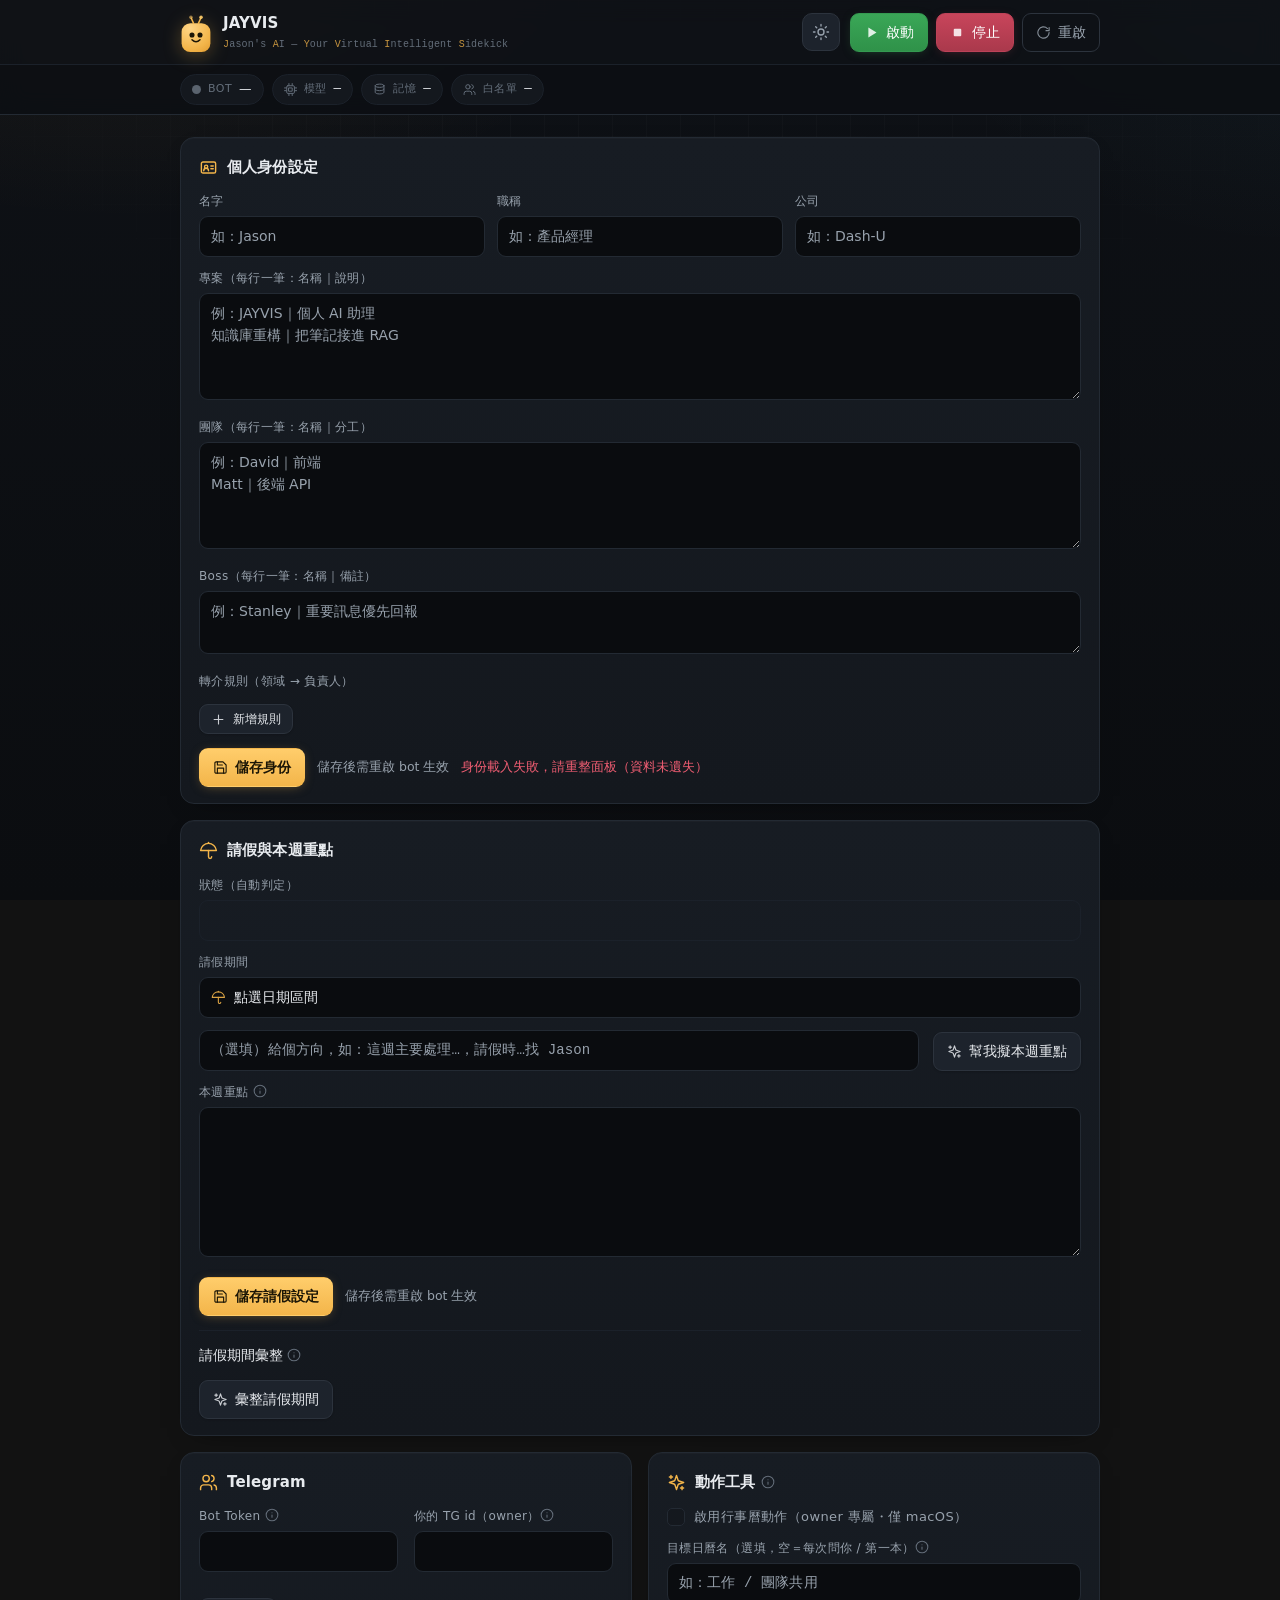
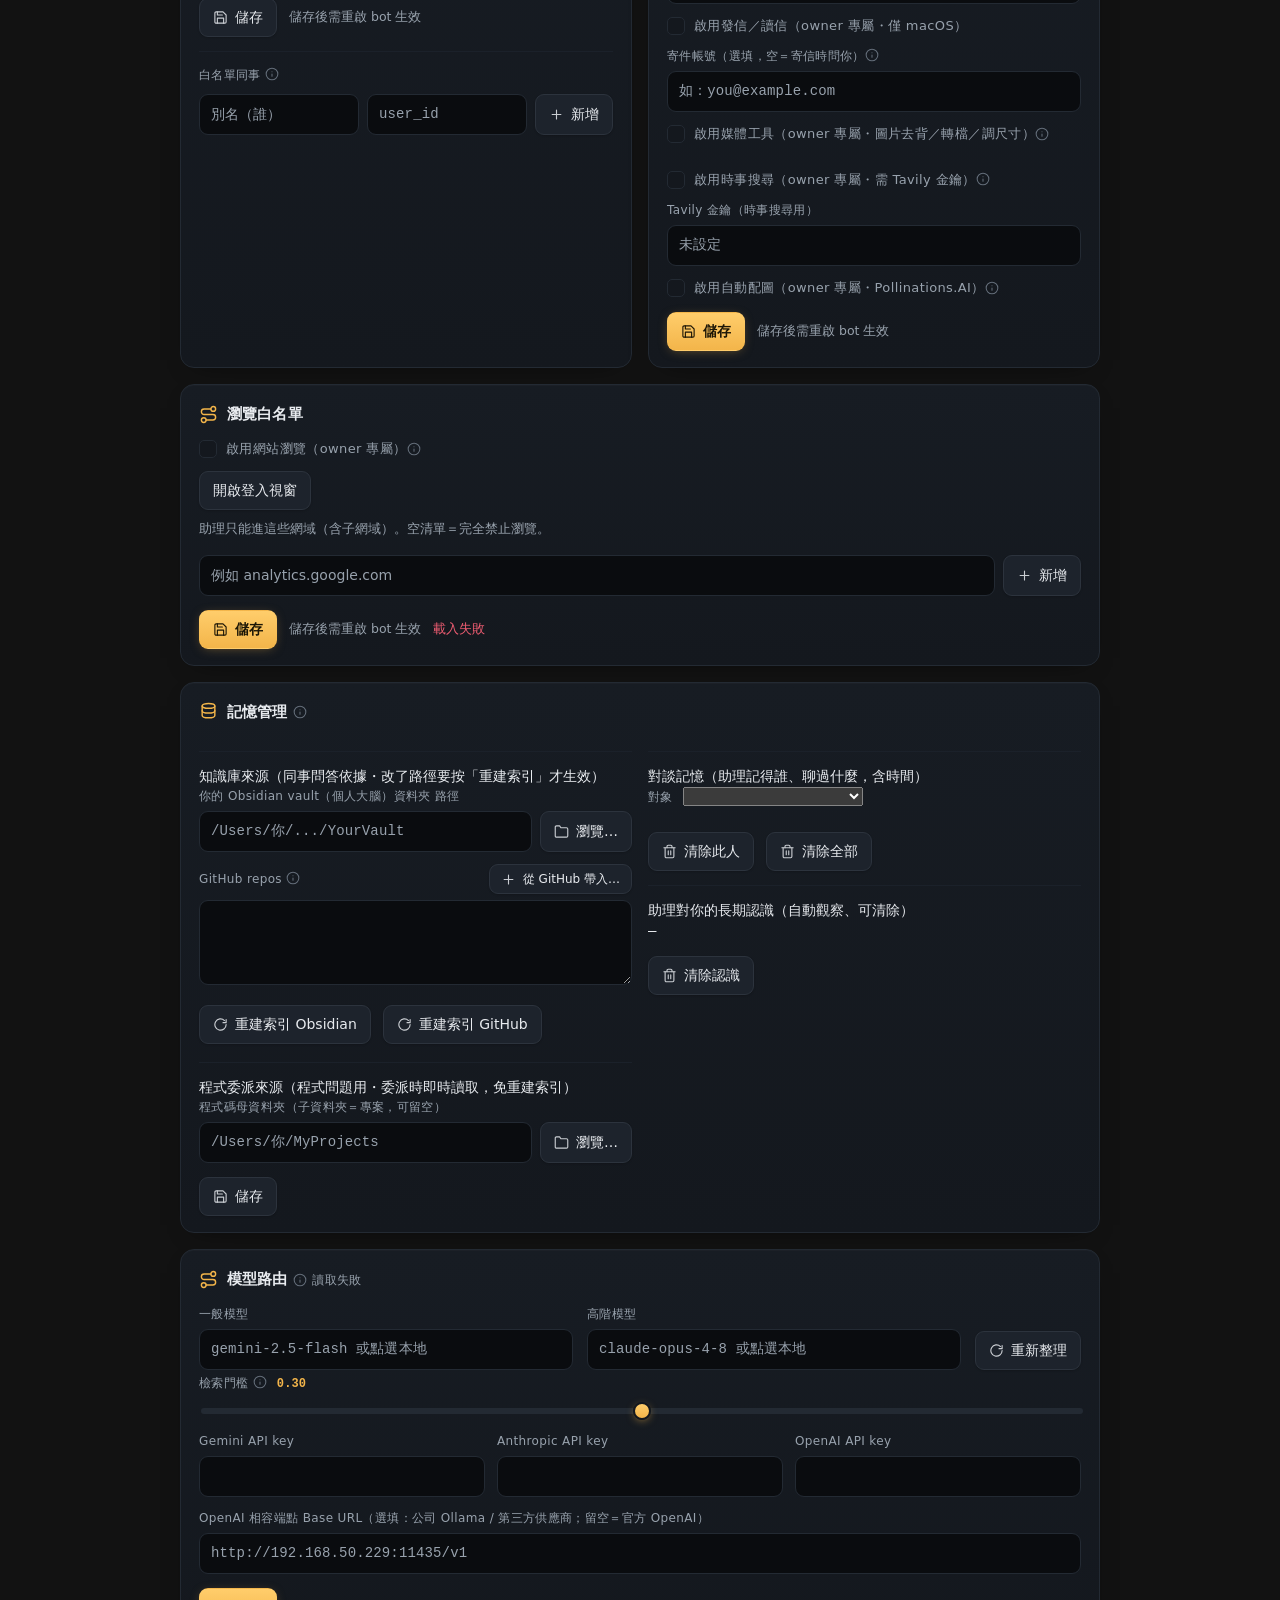
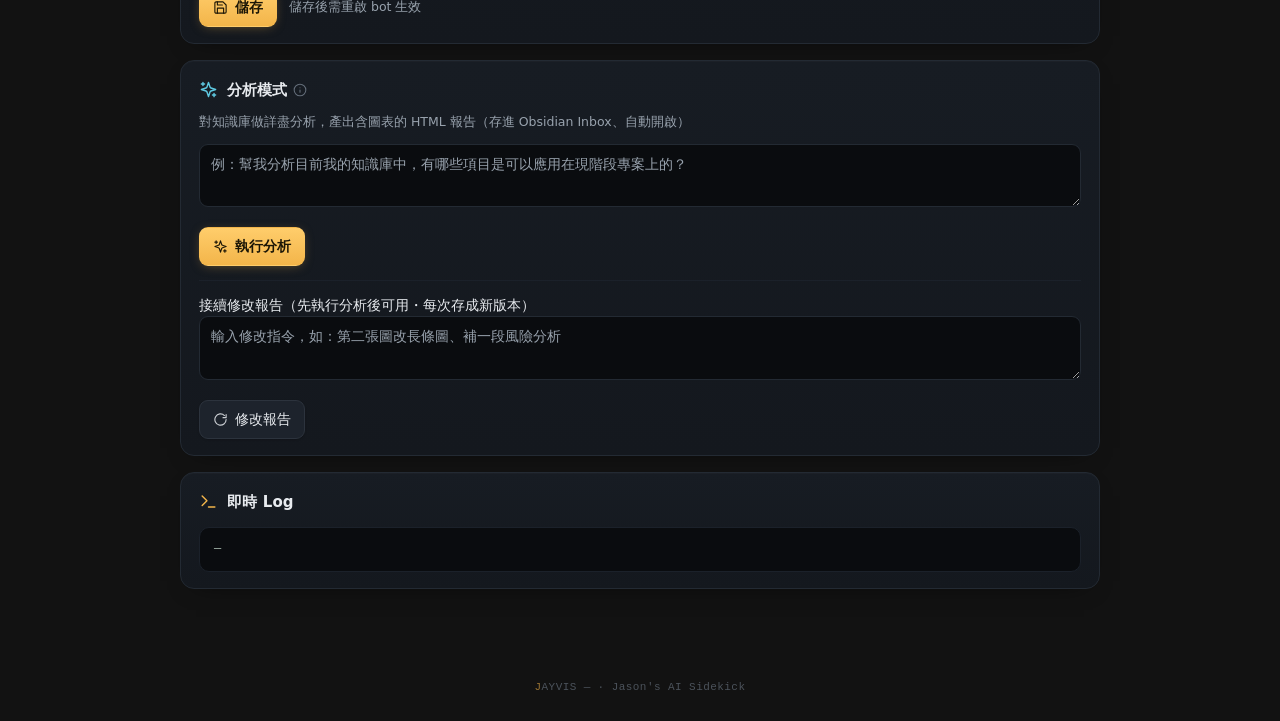
==== panel/static/index.html @ 821cad9e "fix(panel/ui): GitHub repos 括號提示改為 info-tip（ⓘ） label 內「（每行一個 owner/repo，可留空）」改成 ⓘ tooltip（含 owner/re" ====
<!doctype html>
<html lang="zh-Hant" data-theme="dark">
<head>
<meta charset="utf-8">
<meta name="viewport" content="width=device-width, initial-scale=1">
<title>JAYVIS · 控制台</title>
<link rel="stylesheet" href="style.css">
<script>try{var t=localStorage.getItem('panel-theme');if(t)document.documentElement.setAttribute('data-theme',t);}catch(e){}</script>
</head>
<body>

<!-- icon sprite (Lucide-style, inline · offline-safe) -->
<svg xmlns="http://www.w3.org/2000/svg" style="display:none" aria-hidden="true">
  <symbol id="i-activity" viewBox="0 0 24 24"><path d="M22 12h-4l-3 9L9 3l-3 9H2"/></symbol>
  <symbol id="i-cpu" viewBox="0 0 24 24"><rect x="5" y="5" width="14" height="14" rx="2"/><rect x="9" y="9" width="6" height="6"/><path d="M9 1v3M15 1v3M9 20v3M15 20v3M20 9h3M20 14h3M1 9h3M1 14h3"/></symbol>
  <symbol id="i-database" viewBox="0 0 24 24"><ellipse cx="12" cy="5" rx="8" ry="3"/><path d="M4 5v6c0 1.66 3.58 3 8 3s8-1.34 8-3V5"/><path d="M4 11v6c0 1.66 3.58 3 8 3s8-1.34 8-3v-6"/></symbol>
  <symbol id="i-users" viewBox="0 0 24 24"><path d="M16 21v-2a4 4 0 0 0-4-4H6a4 4 0 0 0-4 4v2"/><circle cx="9" cy="7" r="4"/><path d="M22 21v-2a4 4 0 0 0-3-3.87"/><path d="M16 3.13a4 4 0 0 1 0 7.75"/></symbol>
  <symbol id="i-play" viewBox="0 0 24 24"><path d="M7 4v16l13-8z"/></symbol>
  <symbol id="i-square" viewBox="0 0 24 24"><rect x="6" y="6" width="12" height="12" rx="1.5"/></symbol>
  <symbol id="i-rotate" viewBox="0 0 24 24"><path d="M21 12a9 9 0 1 1-2.64-6.36"/><path d="M21 4v5h-5"/></symbol>
  <symbol id="i-umbrella" viewBox="0 0 24 24"><path d="M22 12a10.06 10.06 0 0 0-20 0Z"/><path d="M12 12v8a2 2 0 0 0 4 0"/><path d="M12 2v1"/></symbol>
  <symbol id="i-route" viewBox="0 0 24 24"><circle cx="6" cy="19" r="3"/><path d="M9 19h8.5a3.5 3.5 0 0 0 0-7h-11a3.5 3.5 0 0 1 0-7H15"/><circle cx="18" cy="5" r="3"/></symbol>
  <symbol id="i-sparkles" viewBox="0 0 24 24"><path d="M12 3l1.9 5.8a2 2 0 0 0 1.3 1.3L21 12l-5.8 1.9a2 2 0 0 0-1.3 1.3L12 21l-1.9-5.8a2 2 0 0 0-1.3-1.3L3 12l5.8-1.9a2 2 0 0 0 1.3-1.3z"/><path d="M5 3v4M19 17v4M3 5h4M17 19h4"/></symbol>
  <symbol id="i-terminal" viewBox="0 0 24 24"><path d="M4 17l6-6-6-6"/><path d="M12 19h8"/></symbol>
  <symbol id="i-plus" viewBox="0 0 24 24"><path d="M12 5v14M5 12h14"/></symbol>
  <symbol id="i-save" viewBox="0 0 24 24"><path d="M19 21H5a2 2 0 0 1-2-2V5a2 2 0 0 1 2-2h11l5 5v11a2 2 0 0 1-2 2z"/><path d="M17 21v-8H7v8"/><path d="M7 3v5h8"/></symbol>
  <symbol id="i-trash" viewBox="0 0 24 24"><path d="M3 6h18"/><path d="M8 6V4a2 2 0 0 1 2-2h4a2 2 0 0 1 2 2v2"/><path d="M19 6v14a2 2 0 0 1-2 2H7a2 2 0 0 1-2-2V6"/><path d="M10 11v6M14 11v6"/></symbol>
  <symbol id="i-folder" viewBox="0 0 24 24"><path d="M22 19a2 2 0 0 1-2 2H4a2 2 0 0 1-2-2V5a2 2 0 0 1 2-2h5l2 3h9a2 2 0 0 1 2 2z"/></symbol>
  <symbol id="i-sun" viewBox="0 0 24 24"><circle cx="12" cy="12" r="4"/><path d="M12 2v2M12 20v2M4.9 4.9l1.4 1.4M17.7 17.7l1.4 1.4M2 12h2M20 12h2M4.9 19.1l1.4-1.4M17.7 6.3l1.4-1.4"/></symbol>
  <symbol id="i-moon" viewBox="0 0 24 24"><path d="M21 12.8A9 9 0 1 1 11.2 3a7 7 0 0 0 9.8 9.8z"/></symbol>
  <symbol id="i-info" viewBox="0 0 24 24"><circle cx="12" cy="12" r="10"/><path d="M12 16v-4"/><path d="M12 8h.01"/></symbol>
  <symbol id="i-id" viewBox="0 0 24 24"><rect x="3" y="5" width="18" height="14" rx="2"/><circle cx="9" cy="11" r="2"/><path d="M6 16a3 3 0 0 1 6 0"/><path d="M15 10h3M15 13.5h3"/></symbol>
</svg>

<header class="topbar">
  <div class="topbar-row">
    <div class="brand">
      <svg class="brand-logo" viewBox="0 0 40 50" width="32" height="40" aria-hidden="true">
        <defs>
          <radialGradient id="jvGold" cx="30%" cy="18%" r="115%">
            <stop offset="0" stop-color="#ffd585"/>
            <stop offset="0.62" stop-color="#f3b54a"/>
            <stop offset="1" stop-color="#e0972c"/>
          </radialGradient>
        </defs>
        <!-- 金色方塊（頭）：靜態，在 SVG 下半 -->
        <rect class="bl-head" x="2" y="14" width="36" height="36" rx="11" fill="url(#jvGold)"/>
        <!-- 臉＋天線：在 SVG 上半（天線視覺在頭頂上方，但都在 SVG 內、不溢出容器）。動畫用 SMIL -->
        <g>
          <animateTransform attributeName="transform" type="translate" values="0 0; 0 -1.6; 0 0" keyTimes="0;0.5;1" dur="4s" repeatCount="indefinite"/>
          <line class="bm-ant" x1="17" y1="15.5" x2="14" y2="9"/>
          <circle class="bm-spark" cx="13.7" cy="8" r="2.2">
            <animate attributeName="opacity" values="0.5;1;0.5" keyTimes="0;0.5;1" dur="2.2s" repeatCount="indefinite"/>
          </circle>
          <line class="bm-ant" x1="23" y1="15.5" x2="26" y2="9"/>
          <circle class="bm-spark" cx="26.3" cy="8" r="2.2">
            <animate attributeName="opacity" values="0.5;1;0.5" keyTimes="0;0.5;1" dur="2.2s" begin="-1.1s" repeatCount="indefinite"/>
          </circle>
          <ellipse class="bm-eye" cx="15" cy="30" rx="3.2" ry="3.2">
            <animate attributeName="ry" values="3.2;3.2;0.4;3.2" keyTimes="0;0.9;0.96;1" dur="4.6s" repeatCount="indefinite"/>
          </ellipse>
          <ellipse class="bm-eye" cx="25" cy="30" rx="3.2" ry="3.2">
            <animate attributeName="ry" values="3.2;3.2;0.4;3.2" keyTimes="0;0.9;0.96;1" dur="4.6s" repeatCount="indefinite"/>
          </ellipse>
          <path class="bm-smile" d="M15 36Q20 41 25 36"/>
        </g>
      </svg>
      <div class="brand-txt">
        <span class="brand-name">JAYVIS</span>
        <span class="brand-sub"><span class="jv">J</span>ason's <span class="jv">A</span>I — <span class="jv">Y</span>our <span class="jv">V</span>irtual <span class="jv">I</span>ntelligent <span class="jv">S</span>idekick</span>
      </div>
    </div>
    <div class="top-actions">
      <button id="theme-toggle" class="icon-btn lg" title="切換亮 / 暗主題" aria-label="切換亮 / 暗主題">
        <svg class="ic theme-sun"><use href="#i-sun"></use></svg>
        <svg class="ic theme-moon"><use href="#i-moon"></use></svg>
      </button>
      <div class="botbtns">
        <button data-act="start" class="btn ok"><svg class="ic fill"><use href="#i-play"></use></svg>啟動</button>
        <button data-act="stop" class="btn danger"><svg class="ic fill"><use href="#i-square"></use></svg>停止</button>
        <button data-act="restart" class="btn ghost"><svg class="ic"><use href="#i-rotate"></use></svg>重啟</button>
      </div>
    </div>
  </div>
  <div class="statusbar">
    <div class="statusbar-row">
      <span class="badge"><span id="dot" class="dot off"></span><span class="badge-k">BOT</span><span id="botstate" class="badge-v">—</span></span>
      <span class="badge"><svg class="ic"><use href="#i-cpu"></use></svg><span class="badge-k">模型</span><span id="models" class="badge-v mono">—</span></span>
      <span class="badge"><svg class="ic"><use href="#i-database"></use></svg><span class="badge-k">記憶</span><span id="mem" class="badge-v mono">—</span></span>
      <span class="badge"><svg class="ic"><use href="#i-users"></use></svg><span class="badge-k">白名單</span><span id="allowcount" class="badge-v mono">—</span></span>
    </div>
    <div id="start-alert" class="start-alert" hidden></div>
  </div>
</header>

<main>
  <section class="card" style="--d:0">
    <div class="card-head"><span class="card-ic"><svg class="ic"><use href="#i-id"></use></svg></span><h2>個人身份設定</h2></div>
    <div class="grid-3 eq">
      <div class="field"><label for="pf-name">名字</label><input id="pf-name" placeholder="如：Jason"></div>
      <div class="field"><label for="pf-title">職稱</label><input id="pf-title" placeholder="如：產品經理"></div>
      <div class="field"><label for="pf-company">公司</label><input id="pf-company" placeholder="如：Dash-U"></div>
    </div>
    <div class="field"><label for="pf-projects">專案（每行一筆：名稱｜說明）</label><textarea id="pf-projects" rows="4" placeholder="例：JAYVIS｜個人 AI 助理&#10;知識庫重構｜把筆記接進 RAG"></textarea></div>
    <div class="field"><label for="pf-team">團隊（每行一筆：名稱｜分工）</label><textarea id="pf-team" rows="4" placeholder="例：David｜前端&#10;Matt｜後端 API"></textarea></div>
    <div class="field"><label for="pf-bosses">Boss（每行一筆：名稱｜備註）</label><textarea id="pf-bosses" rows="2" placeholder="例：Stanley｜重要訊息優先回報"></textarea></div>
    <div class="field"><label>轉介規則（領域 → 負責人）</label>
      <div id="pf-routing-rows" class="routing-rows"></div>
      <button id="pf-routing-add" class="btn sm" type="button"><svg class="ic"><use href="#i-plus"></use></svg>新增規則</button>
    </div>
    <div class="actions"><button id="pf-save" class="btn primary"><svg class="ic"><use href="#i-save"></use></svg>儲存身份</button><span class="hint">儲存後需重啟 bot 生效</span><span id="pf-msg" class="msg"></span></div>
  </section>

  <section class="card" style="--d:1">
    <div class="card-head"><span class="card-ic"><svg class="ic"><use href="#i-umbrella"></use></svg></span><h2>請假與本週重點</h2></div>
    <div class="field"><label for="lv-status">狀態（自動判定）</label><input id="lv-status" readonly></div>
    <div class="field"><label>請假期間</label>
      <button id="lv-range" class="range-btn" type="button"><svg class="ic"><use href="#i-umbrella"></use></svg><span id="lv-range-txt">點選日期區間</span></button>
      <div id="cal" class="cal" hidden></div>
    </div>
    <div class="model-row"><div class="field"><input id="lv-focus-brief" class="mono" autocomplete="off" placeholder="（選填）給個方向，如：這週主要處理…，請假時…找 Jason"></div><button id="lv-focus-draft" class="btn" type="button"><svg class="ic"><use href="#i-sparkles"></use></svg>幫我擬本週重點</button></div>
    <div id="lv-focus-draft-msg" class="msg" style="margin:4px 0 12px"></div>
    <div class="field"><label for="lv-focus">本週重點 <span class="info-tip" tabindex="0"><svg class="ic"><use href="#i-info"></use></svg><span class="info-text">這段會「一直」餵給助理當作目前重點／背景（不限請假時，平常同事問答也會參考）。若內含請假時程，也是助理判斷你是否請假、何時回來的依據。改後需重啟 bot。</span></span></label><textarea id="lv-focus" rows="6"></textarea></div>
    <div class="actions">
      <button id="lv-save" class="btn primary"><svg class="ic"><use href="#i-save"></use></svg>儲存請假設定</button>
      <span class="hint">儲存後需重啟 bot 生效</span>
      <span id="lv-msg" class="msg"></span>
    </div>
    <div class="section-label">請假期間彙整 <span class="info-tip" tabindex="0"><svg class="ic"><use href="#i-info"></use></svg><span class="info-text">用高階模型把請假區間內「同事與助理的對話」整理成「已處理的項目」＋「待辦／需你決定」。按下會在面板顯示，並一併發到你的 TG。請假結束後 bot 也會自動把這份彙整 DM 給你一次。需先在請假設定填好日期區間才會觸發（沒設不會動用模型）。</span></span></div>
    <div class="actions">
      <button id="lv-digest" class="btn" type="button"><svg class="ic"><use href="#i-sparkles"></use></svg>彙整請假期間</button>
      <span id="lv-digest-msg" class="msg"></span>
    </div>
    <div id="lv-digest-out" class="answer"></div>
  </section>

  <div class="grid-2">
    <section class="card" style="--d:2">
      <div class="card-head"><span class="card-ic"><svg class="ic"><use href="#i-users"></use></svg></span><h2>Telegram</h2></div>
      <div class="grid-2">
        <div class="field"><label for="bot-token">Bot Token <span class="info-tip" tabindex="0"><svg class="ic"><use href="#i-info"></use></svg><span class="info-text">跟 @BotFather 建立 bot 後取得的 token，等同 bot 的完整控制權。改後需重啟 bot 才生效；留空＝不變更，要清除請編輯 .env。</span></span></label><input id="bot-token" type="password" class="mono" autocomplete="off"></div>
        <div class="field"><label for="owner-id">你的 TG id（owner）<span class="info-tip" tabindex="0"><svg class="ic"><use href="#i-info"></use></svg><span class="info-text">你本人的 TG 數字 id（@userinfobot 取得）。設了之後：你免加白名單就能用 bot，也是行事曆動作的唯一觸發者。改後需重啟 bot。</span></span></label><input id="owner-id" class="mono" inputmode="numeric" autocomplete="off"></div>
      </div>
      <div class="actions"><button id="tg-save" class="btn"><svg class="ic"><use href="#i-save"></use></svg>儲存</button><span class="hint">儲存後需重啟 bot 生效</span><span id="bot-token-msg" class="msg"></span></div>
      <label class="section-label">白名單同事 <span class="info-tip" tabindex="0"><svg class="ic"><use href="#i-info"></use></svg><span class="info-text">只有名單內的 TG 使用者，bot 才會回應（私訊、或群組裡 @ bot）。用 @userinfobot 取得對方的數字 id；別名僅顯示用，bot 回覆時可自然稱呼對方。改後即時生效，不必重啟。你本人（owner，上方那欄）免加進名單 —— bot 自動回應你。</span></span></label>
      <ul id="allowlist" class="chips"></ul>
      <div class="inline">
        <input id="allow-new-alias" placeholder="別名（誰）">
        <input id="allow-new-id" inputmode="numeric" class="mono" placeholder="user_id">
        <button id="allow-add" class="btn"><svg class="ic"><use href="#i-plus"></use></svg>新增</button>
      </div>
      <span id="allow-msg" class="msg"></span>
    </section>

    <section class="card" style="--d:3">
      <div class="card-head"><span class="card-ic"><svg class="ic"><use href="#i-sparkles"></use></svg></span>
        <h2>動作工具 <span class="info-tip" tabindex="0"><svg class="ic"><use href="#i-info"></use></svg><span class="info-text">讓你本人私訊 JAYVIS 直接管行事曆（新增/查詢/改/刪）。只有「你的 TG id」能觸發、寫入前都會先問你 yes；同事永遠唯讀。預設關閉。首次會跳 macOS「允許控制 Calendar」，請按允許。改後需重啟 bot。</span></span></h2>
      </div>
      <div class="field"><label class="switch"><input id="ac-enabled" type="checkbox"><span>啟用行事曆動作（owner 專屬・僅 macOS）</span></label></div>
      <div class="field"><label for="ac-cal">目標日曆名（選填，空＝每次問你 / 第一本）<span class="info-tip" tabindex="0"><svg class="ic"><use href="#i-info"></use></svg><span class="info-text">填一本常用日曆（如 工作 / 團隊共用），新增行程就直接進那本。留空＝新增時 JAYVIS 會列清單問你要哪一本。owner（你的 TG id）在上方「Telegram」卡設定。</span></span></label><input id="ac-cal" class="mono" placeholder="如：工作 / 團隊共用"></div>
      <div class="field"><label class="switch"><input id="ac-email" type="checkbox"><span>啟用發信／讀信（owner 專屬・僅 macOS）</span></label></div>
      <div class="field"><label for="ac-mail-acct">寄件帳號（選填，空＝寄信時問你）<span class="info-tip" tabindex="0"><svg class="ic"><use href="#i-info"></use></svg><span class="info-text">寄信用哪個 Mail 帳號（email 位址）；留空＝每次寄信列帳號問你。首次會跳 macOS「允許控制 Mail」。讀信摘要時該封內容會送進當前模型。改後需重啟 bot。</span></span></label><input id="ac-mail-acct" class="mono" placeholder="如：you@example.com"></div>
      <div class="field"><label class="switch"><input id="ac-media" type="checkbox"><span>啟用媒體工具（owner 專屬・圖片去背／轉檔／調尺寸）<span class="info-tip" tabindex="0"><svg class="ic"><use href="#i-info"></use></svg><span class="info-text">你本人私訊傳圖片/文件 + 一句話（如「幫我去背」「轉成 pdf」「縮到 1080 寬」），JAYVIS 處理後以檔案回傳。圖片用 Pillow + rembg（跨平台，HEIC 需 pillow-heif）；文件(Word/PDF)需另裝 LibreOffice。改後需重啟 bot。</span></span></span></label></div>
      <div class="field model-row"><span id="lo-status" class="hint" style="flex:1;min-width:0"></span><button id="lo-install" class="btn" type="button" style="display:none"><svg class="ic"><use href="#i-play"></use></svg>安裝 LibreOffice</button></div>
      <div class="field"><label class="switch"><input id="ac-search" type="checkbox"><span>啟用時事搜尋（owner 專屬・需 Tavily 金鑰）<span class="info-tip" tabindex="0"><svg class="ic"><use href="#i-info"></use></svg><span class="info-text">你本人私訊問「最新／今天／股價／匯率／天氣…」等時事時，先打 Tavily 搜尋再用搜到的資料回你並標來源。金鑰填在下方。同事不會觸發。改後需重啟 bot。</span></span></span></label></div>
      <div class="field"><label for="key-tavily">Tavily 金鑰（時事搜尋用）</label><input id="key-tavily" type="password" class="mono" autocomplete="off" placeholder="未設定"></div>
      <div class="field"><label class="switch"><input id="ig-enabled" type="checkbox"><span>啟用自動配圖（owner 專屬・Pollinations.AI）<span class="info-tip" tabindex="0"><svg class="ic"><use href="#i-info"></use></svg><span class="info-text">你本人私訊時，助理覺得配圖更清楚就會自動用 Pollinations.AI 生一張圖一起回你（免金鑰、生圖約數十秒）。只有你本人會自動配圖、同事不會。改後需重啟 bot。</span></span></span></label></div>
      <div class="actions"><button id="ac-save" class="btn primary"><svg class="ic"><use href="#i-save"></use></svg>儲存</button><span class="hint">儲存後需重啟 bot 生效</span><span id="ac-msg" class="msg"></span></div>
    </section>
  </div>

  <section class="card" style="--d:4">
    <div class="card-head"><span class="card-ic"><svg class="ic"><use href="#i-route"></use></svg></span><h2>瀏覽白名單</h2></div>
    <div class="field"><label class="switch"><input id="browse-enabled" type="checkbox"><span>啟用網站瀏覽（owner 專屬）<span class="info-tip" tabindex="0"><svg class="ic"><use href="#i-info"></use></svg><span class="info-text">讓你本人私訊 JAYVIS「幫我看 &lt;網址&gt;」可瀏覽網頁並操作（送出/發布等會先問你確認）。第一次打開會提示下載「專用瀏覽器元件」(~150MB，用 Playwright 自帶、版本相容的 Chromium，與個人 Chrome 隔離)，確定後安裝；裝好會自動開一個專用視窗，請在裡面登入要讓助理瀏覽的網站（如 ka2ka），cookie 會記住。關閉開關會一併關掉該專用瀏覽器。僅白名單網域、僅你本人能觸發。改後需重啟 bot。</span></span></span></label></div>
    <div class="field"><button id="browse-login-btn" class="btn" type="button">開啟登入視窗</button> <span id="browse-login-status" class="hint"></span></div>
    <p class="hint">助理只能進這些網域（含子網域）。空清單＝完全禁止瀏覽。</p>
    <ul id="browse-list" class="chips"></ul>
    <div class="inline">
      <input id="browse-input" type="text" placeholder="例如 analytics.google.com" autocomplete="off">
      <button id="browse-add" class="btn"><svg class="ic"><use href="#i-plus"></use></svg>新增</button>
    </div>
    <div class="actions">
      <button id="browse-save" class="btn primary"><svg class="ic"><use href="#i-save"></use></svg>儲存</button>
      <span class="hint">儲存後需重啟 bot 生效</span>
      <span id="browse-msg" class="msg"></span>
    </div>
  </section>

  <section class="card" style="--d:5">
    <div class="card-head"><span class="card-ic"><svg class="ic"><use href="#i-database"></use></svg></span><h2>記憶管理 <span class="info-tip" tabindex="0"><svg class="ic"><use href="#i-info"></use></svg><span class="info-text">兩個層次：上半「知識來源」把 Obsidian 筆記與 GitHub commit 灌進向量知識庫（bot 回答同事問題的依據）；下半「對談記憶」是助理記得的每次對談與動作（含時間），可依對象檢視、清除。</span></span></h2></div>
    <div class="grid-2">
      <div>
        <div class="section-label">知識庫來源（同事問答依據・改了路徑要按「重建索引」才生效）</div>
        <div class="field"><label for="src-obsidian">你的 Obsidian vault（個人大腦）資料夾 路徑</label>
          <div class="inline">
            <input id="src-obsidian" class="mono" placeholder="/Users/你/.../YourVault">
            <button id="src-browse" class="btn" type="button" title="開啟資料夾選擇視窗"><svg class="ic"><use href="#i-folder"></use></svg>瀏覽…</button>
          </div>
        </div>
        <div class="field">
          <div class="field-head">
            <label for="src-repos">GitHub repos <span class="info-tip" tabindex="0"><svg class="ic"><use href="#i-info"></use></svg><span class="info-text">每行一個 owner/repo（如 Jasonli1991/Another_Me_Architecture）；留空＝不追蹤 GitHub。需先 gh auth login，可按右側「從 GitHub 帶入」直接選你帳號的 repo。改後按「重建索引 GitHub」。</span></span></label>
            <button id="src-repos-pick" class="btn sm" type="button"><svg class="ic"><use href="#i-plus"></use></svg>從 GitHub 帶入…</button>
          </div>
          <textarea id="src-repos" rows="3" class="mono"></textarea>
          <span id="src-repos-msg" class="msg" style="display:block;margin-top:4px"></span>
          <div id="src-repos-menu" class="model-menu" hidden></div>
        </div>
        <div class="actions wrap">
          <button data-bf="obsidian" class="btn"><svg class="ic"><use href="#i-rotate"></use></svg>重建索引 Obsidian</button>
          <button data-bf="github" class="btn"><svg class="ic"><use href="#i-rotate"></use></svg>重建索引 GitHub</button>
        </div>
        <div id="bf-msg" class="msg"></div>

        <div class="section-label" style="margin-top:18px">程式委派來源（程式問題用・委派時即時讀取，免重建索引）</div>
        <div class="field"><label for="src-code">程式碼母資料夾（子資料夾＝專案，可留空）</label>
          <div class="inline">
            <input id="src-code" class="mono" placeholder="/Users/你/MyProjects">
            <button id="src-code-browse" class="btn" type="button" title="開啟資料夾選擇視窗"><svg class="ic"><use href="#i-folder"></use></svg>瀏覽…</button>
          </div>
        </div>
        <div class="actions wrap">
          <button id="src-code-save" class="btn" type="button"><svg class="ic"><use href="#i-save"></use></svg>儲存</button>
          <span id="src-code-msg" class="msg"></span>
        </div>
      </div>
      <div>
        <div class="section-label">對談記憶（助理記得誰、聊過什麼，含時間）</div>
        <div class="row-inline"><label for="mem-person">對象</label>
          <select id="mem-person" class="mono"></select></div>
        <ul id="mem-timeline" class="chips" style="max-height:200px"></ul>
        <div class="actions wrap">
          <button id="mem-clear-one" class="btn"><svg class="ic"><use href="#i-trash"></use></svg>清除此人</button>
          <button id="mem-clear-all" class="btn"><svg class="ic"><use href="#i-trash"></use></svg>清除全部</button>
          <span id="mem-msg" class="msg"></span>
        </div>
        <div class="section-label">助理對你的長期認識（自動觀察、可清除）</div>
        <pre id="mem-profile" class="mono" style="max-height:160px;overflow:auto;white-space:pre-wrap;margin:0">—</pre>
        <div class="actions wrap">
          <button id="mem-profile-clear" class="btn"><svg class="ic"><use href="#i-trash"></use></svg>清除認識</button>
          <span id="mem-profile-msg" class="msg"></span>
        </div>
      </div>
    </div>
  </section>

  <section class="card" style="--d:6">
    <div class="card-head"><span class="card-ic"><svg class="ic"><use href="#i-route"></use></svg></span><h2>模型路由 <span class="info-tip" tabindex="0"><svg class="ic"><use href="#i-info"></use></svg><span class="info-text">模型名開頭決定供應商：gemini-*→Google、claude-*→Anthropic、gpt-*/o*→OpenAI 金鑰所指端點。設了相容端點後，其他任意模型名（gemma4:12b、qwen3:8b 等）都走該端點；本地 Ollama 金鑰可留空。金鑰留空＝不變更，要清除請編輯 .env。</span></span> <span id="md-models-hint" class="hint head-hint"></span></h2></div>
    <div class="model-row">
      <div class="field"><label for="md-general">一般模型</label><input id="md-general" class="mono" autocomplete="off" placeholder="gemini-2.5-flash 或點選本地"></div>
      <div class="field"><label for="md-code">高階模型</label><input id="md-code" class="mono" autocomplete="off" placeholder="claude-opus-4-8 或點選本地"></div>
      <button id="md-refresh-models" class="btn" type="button" title="重新整理可用模型（雲端＋本地）"><svg class="ic"><use href="#i-rotate"></use></svg>重新整理</button>
    </div>
    <div class="field">
      <label for="md-threshold">檢索門檻
        <span class="info-tip" tabindex="0"><svg class="ic"><use href="#i-info"></use></svg>
          <span class="info-text">回答前先看知識庫有沒有夠相關的內容：相關度低於此值就回「資料不足」而不硬答（不會呼叫模型）。<br><b>調高</b>＝更嚴格、少幻覺、較常婉拒；<b>調低</b>＝更願意回答，但根據弱時可能亂掰。本地小模型較易幻覺，建議別調太低（0.3 起跳）。</span>
        </span>
        <span id="md-threshold-val" class="thresh-val mono">0.30</span>
      </label>
      <input id="md-threshold" type="range" min="0" max="0.9" step="0.05" class="range-slider">
    </div>
    <div class="grid-3 eq">
      <div class="field"><label for="key-gemini">Gemini API key</label><input id="key-gemini" type="password" class="mono" autocomplete="off"></div>
      <div class="field"><label for="key-anthropic">Anthropic API key</label><input id="key-anthropic" type="password" class="mono" autocomplete="off"></div>
      <div class="field"><label for="key-openai">OpenAI API key</label><input id="key-openai" type="password" class="mono" autocomplete="off"></div>
    </div>
    <div class="field"><label for="md-baseurl">OpenAI 相容端點 Base URL（選填：公司 Ollama / 第三方供應商；留空＝官方 OpenAI）</label><input id="md-baseurl" class="mono" placeholder="http://192.168.50.229:11435/v1"></div>
    <div class="actions">
      <button id="md-save" class="btn primary"><svg class="ic"><use href="#i-save"></use></svg>儲存</button>
      <span class="hint">儲存後需重啟 bot 生效</span>
      <span id="md-msg" class="msg"></span>
    </div>
  </section>

  <section class="card accent-card" style="--d:7">
    <div class="card-head"><span class="card-ic"><svg class="ic"><use href="#i-sparkles"></use></svg></span><h2>分析模式 <span class="info-tip" tabindex="0"><svg class="ic"><use href="#i-info"></use></svg><span class="info-text">用你在「模型路由」設的「高階模型」，對知識庫做非常詳盡的分析，直接產出一份含圖表的 HTML 報告，存進 Obsidian 的 00_Raw/Inbox 並自動用瀏覽器開啟。報告產生後，可在下方輸入修改指令接續迭代（存成 v2、v3…）。注意：要先在「知識庫來源」按「重建索引 Obsidian」把筆記灌進庫，分析才看得到；報告品質取決於「高階模型」要夠強。</span></span></h2></div>
    <p class="hint">對知識庫做詳盡分析，產出含圖表的 HTML 報告（存進 Obsidian Inbox、自動開啟）</p>
    <textarea id="an-q" rows="2" placeholder="例：幫我分析目前我的知識庫中，有哪些項目是可以應用在現階段專案上的？"></textarea>
    <div class="actions">
      <button id="an-run" class="btn primary"><svg class="ic"><use href="#i-sparkles"></use></svg>執行分析</button>
      <span id="an-msg" class="msg"></span>
    </div>
    <div class="section-label">接續修改報告（先執行分析後可用・每次存成新版本）</div>
    <textarea id="an-refine" rows="2" placeholder="輸入修改指令，如：第二張圖改長條圖、補一段風險分析"></textarea>
    <div class="actions">
      <button id="an-refine-run" class="btn"><svg class="ic"><use href="#i-rotate"></use></svg>修改報告</button>
      <span id="an-refine-msg" class="msg"></span>
    </div>
  </section>

  <section class="card" style="--d:8">
    <div class="card-head"><span class="card-ic"><svg class="ic"><use href="#i-terminal"></use></svg></span><h2>即時 Log</h2></div>
    <pre id="log" class="log">—</pre>
  </section>
</main>

<footer class="appfoot"><span class="jv">J</span>AYVIS <span id="ver" class="mono">—</span> · Jason's AI Sidekick</footer>

<script src="app.js"></script>
</body>
</html>
---- panel/static/style.css ----
/* 字體走系統 mono stack（--mono），不外連 Google Fonts → 離線可用、不洩 telemetry */

/* ============ theme tokens ============ */
:root{
  color-scheme:dark;
  --bg:#0b0d10; --bg-2:#0e1116;
  --panel:#14181e; --panel-2:#171c23; --inset:#0a0c0f;
  --border:#232a33; --border-soft:#1b212a;
  --text:#e8ebef; --text-dim:#98a2ad; --text-faint:#646e7a;
  --accent:#f3b54a; --accent-2:#ffcd6b; --accent-ink:#1c1606;
  --accent-soft:rgba(243,181,74,.12); --accent-line:rgba(243,181,74,.45);
  --accent-text:var(--accent); --warn:#e0b84a;   /* 文字用琥珀（暗色已夠對比）；warn 黃 */
  --ok:#4cc66a; --ok-soft:rgba(76,198,106,.16);
  --danger:#ef5d72; --danger-soft:rgba(239,93,114,.14);
  --info:#5ec8e0; --info-soft:rgba(94,200,224,.10); --info-line:rgba(94,200,224,.35);
  --btn-bg:#1d232c; --btn-border:#2c333d; --btn-bg-hover:#252c36; --btn-border-hover:#3a424d;
  --grid:rgba(255,255,255,.02);
  --glow-1:rgba(243,181,74,.07); --glow-2:rgba(94,200,224,.05);
  --topbar:rgba(15,18,23,.82); --statusbar:rgba(10,12,16,.45);
  --dot-off:#5a636e; --log-text:#9fb0a6; --card-shadow:0 8px 24px -16px rgba(0,0,0,.8);
  --radius:14px;
  --mono:"IBM Plex Mono", ui-monospace, "SF Mono", Menlo, monospace;
  --sans:-apple-system, BlinkMacSystemFont, "SF Pro Text", "PingFang TC", "Helvetica Neue", system-ui, sans-serif;
}
[data-theme="light"]{
  color-scheme:light;
  --bg:#e9e6db; --bg-2:#f5f2ea;
  --panel:#ffffff; --panel-2:#fffdf8; --inset:#f4f1e9;
  --border:#e3ddce; --border-soft:#ece7da;
  --text:#2a2620; --text-dim:#6c6557; --text-faint:#9c9486;
  --accent:#d4880f; --accent-2:#ecaa3a; --accent-ink:#2a1d02;
  --accent-soft:rgba(212,136,15,.12); --accent-line:rgba(212,136,15,.4);
  --accent-text:#a8660a; --warn:#9a6a00;   /* 淺色：文字用更深琥珀達 AA；warn 深黃 */
  --ok:#1f9d52; --ok-soft:rgba(31,157,82,.14);
  --danger:#d23b54; --danger-soft:rgba(210,59,84,.12);
  --info:#1c8aab; --info-soft:rgba(28,138,171,.10); --info-line:rgba(28,138,171,.35);
  --btn-bg:#ffffff; --btn-border:#ded7c7; --btn-bg-hover:#f6f2e8; --btn-border-hover:#cdc5b3;
  --grid:rgba(60,50,20,.045);
  --glow-1:rgba(212,136,15,.10); --glow-2:rgba(28,138,171,.07);
  --topbar:rgba(255,253,247,.82); --statusbar:rgba(255,255,255,.45);
  --dot-off:#bcb4a3; --log-text:#54605a; --card-shadow:0 10px 26px -18px rgba(80,70,40,.5);
}

/* ============ base ============ */
*{box-sizing:border-box}
/* 切主題的瞬間關掉所有過渡/動畫 → 不跑 0.25s 顏色動畫、不卡頓 */
html.theme-switching, html.theme-switching *{transition:none !important;animation:none !important}
html{scroll-behavior:smooth}
body{
  margin:0; min-height:100vh; font-family:var(--sans); color:var(--text);
  font-size:14px; line-height:1.5; -webkit-font-smoothing:antialiased;
  background:
    radial-gradient(900px 520px at 10% -10%, var(--glow-1), transparent 60%),
    radial-gradient(720px 520px at 102% -4%, var(--glow-2), transparent 55%),
    linear-gradient(180deg, var(--bg-2), var(--bg));
  background-attachment:fixed;
}
body::before{
  content:""; position:fixed; inset:0; pointer-events:none; z-index:0;
  background-image:linear-gradient(var(--grid) 1px, transparent 1px),
                   linear-gradient(90deg, var(--grid) 1px, transparent 1px);
  background-size:34px 34px;
  -webkit-mask-image:radial-gradient(ellipse 82% 60% at 50% 0%, #000 28%, transparent 80%);
          mask-image:radial-gradient(ellipse 82% 60% at 50% 0%, #000 28%, transparent 80%);
}
body,.topbar,.statusbar,.card,.btn,.badge,input,textarea,.log,.answer,.icon-btn,.card-ic{
  transition:background-color .25s ease, border-color .25s ease, color .25s ease;
}

.ic{width:1.05em;height:1.05em;flex:none;fill:none;stroke:currentColor;stroke-width:1.8;
  stroke-linecap:round;stroke-linejoin:round;vertical-align:-.16em}
.ic.fill{fill:currentColor;stroke:none}
.mono{font-family:var(--mono);font-feature-settings:"tnum";letter-spacing:.01em}

/* ============ top command bar ============ */
.topbar{position:sticky;top:0;z-index:60;-webkit-backdrop-filter:blur(12px);backdrop-filter:blur(12px);
  background:var(--topbar);border-bottom:1px solid var(--border)}
.topbar-row{display:flex;align-items:center;justify-content:space-between;gap:14px;
  max-width:960px;margin:0 auto;padding:12px 20px}
.brand{display:flex;align-items:center;gap:11px}
/* logo：單一自含 SVG（金頭 rect + 冒出上方的天線 + 臉）。動畫用 SVG 內 SMIL（見 index.html）。
   不用 CSS 動畫/絕對定位/溢出 —— 機器人反覆消失之真因是 SVG 以 top:-10px 溢出 .brand-mark，
   WebKit 在 sticky 頂欄捲動重繪時會把溢出邊界的圖層丟掉。整個 logo 收進一個「不溢出」的 SVG 即根治。 */
.brand-logo{flex:none;width:32px;height:40px;overflow:visible;
  filter:drop-shadow(0 3px 9px rgba(243,181,74,.30));transition:transform .2s ease}
.bm-eye{fill:var(--accent-ink)}
.bm-smile{fill:none;stroke:var(--accent-ink);stroke-width:1.9;stroke-linecap:round}
.bm-ant{stroke:var(--accent);stroke-width:1.9;stroke-linecap:round}
.bm-spark{fill:var(--accent-2)}
.brand:hover .brand-logo{transform:translateY(-1px) scale(1.06)}
@media (prefers-reduced-motion:reduce){.bm-bot,.bm-eyes,.bm-spark{animation:none}}
.brand-name{font-weight:600;font-size:15px;letter-spacing:.01em}
.brand-sub{display:block;font-family:var(--mono);font-size:10px;letter-spacing:.02em;
  color:var(--text-faint);text-transform:none;margin-top:2px;white-space:nowrap}
.brand-sub .jv{color:var(--accent);font-weight:500;opacity:.8}   /* 首字母拼 JAYVIS：低調區別、不搶眼 */

/* 開關列 */
.switch{display:flex;align-items:center;gap:9px;cursor:pointer;font-size:13px;color:var(--text-dim)}
.switch input{appearance:none;-webkit-appearance:none;width:18px;height:18px;flex:none;margin:0;padding:0;cursor:pointer;
  border:1.5px solid var(--border);border-radius:5px;background:var(--panel);transition:border-color .12s,background-color .12s}
.switch input:checked{background-color:var(--accent);border-color:var(--accent);
  background-image:url("data:image/svg+xml,%3Csvg xmlns='http://www.w3.org/2000/svg' viewBox='0 0 24 24' fill='none' stroke='white' stroke-width='3.5' stroke-linecap='round' stroke-linejoin='round'%3E%3Cpath d='M5 13l4 4L19 7'/%3E%3C/svg%3E");
  background-size:13px;background-repeat:no-repeat;background-position:center}

/* footer 版本列 */
.appfoot{text-align:center;font-family:var(--mono);font-size:11px;letter-spacing:.04em;
  color:var(--text-faint);opacity:.7;padding:14px 0 26px}
.appfoot .jv{color:var(--accent);opacity:.85}
.top-actions{display:flex;align-items:center;gap:10px}
.botbtns{display:flex;gap:8px}

.statusbar{border-top:1px solid var(--border-soft);background:var(--statusbar)}
.statusbar-row{display:flex;flex-wrap:wrap;gap:8px;max-width:960px;margin:0 auto;padding:9px 20px}
.start-alert{max-width:960px;margin:0 auto;padding:0 20px 10px}
.start-alert .sa-box{background:var(--danger-soft);border:1px solid var(--danger);border-radius:9px;
  padding:9px 13px;color:var(--text);font-size:13px;line-height:1.55}
.start-alert .sa-head{font-weight:600;color:var(--danger);margin-bottom:3px}
.start-alert ul{margin:0;padding-left:18px}
.badge{display:inline-flex;align-items:center;gap:7px;padding:5px 11px;border-radius:999px;
  background:var(--panel);border:1px solid var(--border-soft);color:var(--text-dim);font-size:12.5px}
.badge .ic{color:var(--text-faint)}
.badge-k{color:var(--text-faint);font-size:11px;letter-spacing:.04em}
.badge-v{color:var(--text);font-weight:500}
.dot{width:9px;height:9px;border-radius:50%;background:var(--dot-off)}
.dot.off{background:var(--dot-off)}
.dot.on{background:var(--ok);box-shadow:0 0 0 3px var(--ok-soft);animation:pulse 2.4s ease-in-out infinite}
@keyframes pulse{
  0%,100%{box-shadow:0 0 0 3px var(--ok-soft),0 0 7px rgba(76,198,106,.45)}
  50%{box-shadow:0 0 0 5px transparent,0 0 12px rgba(76,198,106,.7)}
}

/* ============ layout ============ */
main{position:relative;z-index:1;max-width:960px;margin:0 auto;padding:22px 20px 60px}
.grid-2{display:grid;grid-template-columns:1fr 1fr;gap:16px}
.grid-3{display:grid;grid-template-columns:1fr 1fr 96px;gap:12px}
.grid-3.eq{grid-template-columns:repeat(3,minmax(0,1fr))}
@media(max-width:760px){.grid-2,.grid-3{grid-template-columns:1fr}}

/* ============ card ============ */
.card{position:relative;background:linear-gradient(180deg,var(--panel-2),var(--panel));
  border:1px solid var(--border);border-radius:var(--radius);padding:18px 18px 16px;margin-bottom:16px;
  box-shadow:0 1px 0 rgba(255,255,255,.02) inset, var(--card-shadow);
  animation:rise .5s cubic-bezier(.2,.7,.2,1) backwards;animation-delay:calc(var(--d,0)*70ms)}
/* fill:backwards — 動畫結束後不再作用，卡片不殘留 stacking context（否則內部 popover 會被後面的卡蓋住） */
@keyframes rise{from{opacity:0;transform:translateY(10px)}}
.card:hover{border-color:var(--btn-border-hover)}
.card-head{display:flex;align-items:center;gap:9px;margin:0 0 14px}
.card-ic{display:grid;place-items:center;flex:none;color:var(--accent)}
.card-ic .ic{width:19px;height:19px}
.card h2{font-size:15px;font-weight:600;margin:0;letter-spacing:.01em;color:var(--text)}
.card .hint{margin:-2px 0 12px;color:var(--text-dim);font-size:12.5px}
.actions + .hint{margin:10px 0 0}
.actions .hint{margin:0;white-space:nowrap}

/* ============ fields ============ */
.field{margin:0 0 12px;position:relative}
.field:last-child{margin-bottom:0}
label{display:block;margin:0 0 6px;color:var(--text-dim);font-size:12px;font-weight:500;letter-spacing:.03em}
/* 標籤列：label 在左、操作按鈕靠右（如「GitHub repos … 從 GitHub 帶入」） */
.field-head{display:flex;align-items:center;justify-content:space-between;gap:8px;margin:0 0 6px}
.field-head label{margin:0}
input,textarea{width:100%;font:inherit;color:var(--text);background:var(--inset);
  border:1px solid var(--border);border-radius:9px;padding:9px 11px;
  transition:border-color .15s, box-shadow .15s, background .15s, color .25s}
input::placeholder,textarea::placeholder{color:var(--text-dim);opacity:1}
input:focus-visible,textarea:focus-visible{outline:none;border-color:var(--accent);box-shadow:0 0 0 3px var(--accent-line)}
input[readonly]{background:transparent;border-color:var(--border-soft);color:var(--text-dim);cursor:default}
input[readonly]:focus-visible{box-shadow:none;border-color:var(--border-soft)}
textarea{resize:vertical;line-height:1.55}
input.mono{font-family:var(--mono)}
.inline{display:flex;gap:8px;margin-top:4px}.inline input{flex:1}
.row-inline{display:flex;align-items:center;gap:10px;margin:0 0 12px}.row-inline label{margin:0;flex:0 0 auto}.row-inline select{flex:0 0 auto;min-width:180px;max-width:100%}

/* i hover 說明 */
.info-tip{position:relative;display:inline-flex;align-items:center;color:var(--text-faint);cursor:help;vertical-align:-.18em}
.info-tip .ic{width:14px;height:14px}
.info-tip:hover{color:var(--accent-text)}
.info-text{display:none;position:absolute;top:calc(100% + 6px);left:-8px;width:280px;z-index:60;
  font-weight:400;font-size:12px;line-height:1.65;color:var(--text-dim);
  background:var(--panel-2);border:1px solid var(--border);border-radius:9px;padding:9px 11px;
  box-shadow:0 14px 34px -12px rgba(0,0,0,.5)}
.info-tip:hover .info-text,.info-tip:focus .info-text{display:block}
.thresh-val{color:var(--accent-text);font-weight:600;margin-left:6px}

/* 拉桿 (range) */
.range-slider{-webkit-appearance:none;appearance:none;width:100%;height:6px;border:none;border-radius:999px;
  background:var(--border);outline:none;padding:0;margin-top:8px;cursor:pointer}
.range-slider::-webkit-slider-thumb{-webkit-appearance:none;appearance:none;width:18px;height:18px;border-radius:50%;
  background:linear-gradient(180deg,var(--accent-2),var(--accent));border:2px solid var(--panel);
  box-shadow:0 2px 8px -2px rgba(243,181,74,.6);cursor:pointer}
.range-slider:focus{box-shadow:0 0 0 3px var(--accent-soft)}

/* 卡片內分組分隔線（如 Telegram：Token/owner 與 白名單 分兩組） */
.section-label{display:block;margin-top:14px;padding-top:14px;border-top:1px solid var(--border-soft)}

/* 提示移到標題列（接在 ⓘ 右邊）：正常字重、小字、不繼承 h2 粗體 */
.card-head .head-hint{font-weight:400;font-size:12px}

/* 模型路由：一般/程式 + 重新整理鈕同列（鈕對齊輸入框底） */
.model-row{display:flex;gap:14px;align-items:flex-end;margin-bottom:4px}
.model-row .field{flex:1;min-width:0;margin:0}
.model-row .btn{flex:0 0 auto;white-space:nowrap}

/* 轉介規則互動列 */
.routing-rows{display:flex;flex-direction:column;gap:8px;margin-bottom:8px}
.routing-row{display:flex;align-items:center;gap:8px}
.routing-row .r-area{flex:1;min-width:0}
.routing-row .r-arrow{flex:0 0 auto;color:var(--text-faint);font-weight:700}
.routing-row .r-person-wrap{position:relative;flex:1;min-width:0}
.routing-row .r-person{width:100%}
.r-del{flex:0 0 auto;display:grid;place-items:center;width:28px;height:28px;border-radius:7px;
  background:transparent;border:1px solid transparent;color:var(--text-faint);cursor:pointer;
  transition:color .15s, background-color .15s, border-color .15s}
.r-del:hover{color:var(--danger);background:var(--danger-soft);border-color:var(--danger-line,transparent)}
.r-del .ic{width:15px;height:15px}
.btn.sm{padding:5px 11px;font-size:12px}

/* 本地模型自繪下拉（貼欄位下方） */
.model-menu{position:absolute;top:calc(100% + 4px);left:0;right:0;z-index:50;max-height:220px;overflow:auto;
  background:var(--panel-2);border:1px solid var(--border);border-radius:9px;padding:4px;
  box-shadow:0 14px 34px -12px rgba(0,0,0,.55)}
.model-opt{display:block;width:100%;text-align:left;font:inherit;font-family:var(--mono);font-size:13px;color:var(--text);
  background:transparent;border:0;border-radius:6px;padding:7px 9px;cursor:pointer}
.model-opt:hover{background:var(--accent-soft);color:var(--accent-text)}

/* ============ buttons ============ */
.btn{display:inline-flex;align-items:center;gap:7px;font:inherit;font-weight:500;cursor:pointer;
  color:var(--text);background:var(--btn-bg);border:1px solid var(--btn-border);border-radius:9px;
  padding:8px 13px;white-space:nowrap;box-shadow:0 1px 2px rgba(0,0,0,.18);
  transition:transform .22s cubic-bezier(.2,.7,.2,1), box-shadow .22s ease, filter .2s ease, background-color .2s ease, border-color .2s ease}
.btn:hover{background:var(--btn-bg-hover);border-color:var(--btn-border-hover);transform:translateY(-2px);box-shadow:0 9px 22px -10px rgba(0,0,0,.6)}
.btn:active{transform:translateY(0);box-shadow:0 1px 2px rgba(0,0,0,.22);transition-duration:.06s}
.btn .ic{width:15px;height:15px;opacity:.85}
.btn.primary{color:var(--accent-ink);background:linear-gradient(180deg,var(--accent-2),var(--accent));
  border-color:transparent;font-weight:600;box-shadow:0 2px 12px -4px rgba(243,181,74,.5)}
.btn.primary:hover{filter:brightness(1.05);box-shadow:0 12px 26px -8px rgba(243,181,74,.6), 0 2px 8px -4px rgba(243,181,74,.5)}
.btn.primary .ic{opacity:1}
.btn.ok{color:#fff;background:linear-gradient(180deg,#3aa757,#2f9249);border-color:#359a51;box-shadow:0 2px 12px -5px rgba(58,167,87,.55)}
.btn.ok:hover{filter:brightness(1.07);box-shadow:0 11px 24px -8px rgba(58,167,87,.6)}
.btn.danger{color:#fff;background:linear-gradient(180deg,#c8455b,#aa394c);border-color:#bd4258;box-shadow:0 2px 12px -5px rgba(200,69,91,.5)}
.btn.danger:hover{filter:brightness(1.07);box-shadow:0 11px 24px -8px rgba(200,69,91,.6)}
.btn.ghost{background:transparent;color:var(--text-dim);box-shadow:none}
.btn.ghost:hover{color:var(--text);background:var(--btn-bg-hover);box-shadow:0 7px 18px -10px rgba(0,0,0,.5)}
.actions{display:flex;align-items:center;gap:12px;margin-top:14px}
.actions.wrap{flex-wrap:wrap}
.btn:disabled,.btn[aria-busy="true"]{opacity:.55;cursor:not-allowed;transform:none;box-shadow:none;pointer-events:none;filter:none}
.ic.spin{animation:spin .8s linear infinite}
@keyframes spin{to{transform:rotate(360deg)}}

/* 鍵盤焦點環：補上原本沒有 focus 樣式的互動元素（輸入框已自帶 box-shadow ring）*/
.btn:focus-visible,.icon-btn:focus-visible,.range-btn:focus-visible,.info-tip:focus-visible,
.cal-d:focus-visible,.cal-head button:focus-visible,.cal-presets button:focus-visible,
.model-opt:focus-visible,.r-del:focus-visible,.switch input:focus-visible,
.botbtns button:focus-visible,#pf-routing-add:focus-visible,#lv-range:focus-visible{
  outline:2px solid var(--accent);outline-offset:2px;border-radius:8px}

/* ============ icon button ============ */
.icon-btn{display:grid;place-items:center;width:28px;height:28px;border-radius:7px;cursor:pointer;
  background:transparent;border:1px solid transparent;color:var(--text-faint);
  transition:color .15s, background-color .15s, border-color .15s}
.icon-btn:hover{color:var(--danger);background:var(--danger-soft);border-color:var(--danger-line,transparent)}
.icon-btn .ic{width:15px;height:15px}
.icon-btn.lg{width:38px;height:38px;border-radius:10px;background:var(--btn-bg);
  border-color:var(--btn-border);color:var(--text-dim)}
.icon-btn.lg:hover{color:var(--accent);background:var(--accent-soft);border-color:var(--accent-line)}
.icon-btn.lg .ic{width:18px;height:18px;transition:transform .35s cubic-bezier(.2,.7,.2,1)}
.icon-btn.lg:hover .ic{transform:rotate(40deg)}
.theme-moon{display:none}
[data-theme="light"] .theme-sun{display:none}
[data-theme="light"] .theme-moon{display:inline-block}

/* ============ allowlist chips ============ */
ul.chips{list-style:none;padding:0;margin:0 0 4px;display:flex;flex-direction:column;gap:7px;
  max-height:285px;overflow:hidden auto;scrollbar-gutter:stable}   /* ≤5 筆不出捲軸，第 6 筆起捲動 */
ul.chips li.chip{display:flex;align-items:center;justify-content:space-between;gap:10px;
  background:var(--inset);border:1px solid var(--border-soft);border-radius:9px;padding:7px 9px 7px 12px}
ul.chips li.chip .mono{font-size:13.5px;color:var(--text)}
.chip-row{display:flex;gap:8px;align-items:center;flex:1;min-width:0}
.alias-in{flex:1;max-width:180px;padding:6px 9px}
.id-tag{color:var(--text-faint);font-size:12.5px;flex:none}

/* ============ date-range calendar ============ */
.range-btn{display:flex;align-items:center;gap:8px;width:100%;justify-content:flex-start;
  background:var(--inset);border:1px solid var(--border);border-radius:9px;padding:9px 11px;
  color:var(--text);cursor:pointer;font:inherit;transition:border-color .15s}
.range-btn:hover{border-color:var(--accent-line)}
.range-btn .ic{color:var(--accent);opacity:.9}
.cal{position:absolute;top:calc(100% + 6px);left:0;width:340px;max-width:100%;z-index:40;
  background:var(--panel-2);border:1px solid var(--border);border-radius:12px;
  padding:12px;box-shadow:0 18px 44px -14px rgba(0,0,0,.5)}
.cal-presets{display:flex;flex-wrap:wrap;gap:6px;margin-bottom:10px}
.cal-presets button{font:inherit;font-size:12px;color:var(--text-dim);background:var(--inset);
  border:1px solid var(--border-soft);border-radius:999px;padding:4px 10px;cursor:pointer;transition:color .12s,border-color .12s}
.cal-presets button:hover{color:var(--accent);border-color:var(--accent-line)}
.cal-head{display:flex;align-items:center;justify-content:space-between;margin:4px 0 10px;font-size:14px}
.cal-head button{width:28px;height:28px;border-radius:7px;background:var(--inset);border:1px solid var(--border-soft);
  color:var(--text);cursor:pointer;font-size:16px;line-height:1}
.cal-head button:hover{border-color:var(--accent-line);color:var(--accent)}
.cal-dow{display:grid;grid-template-columns:repeat(7,minmax(0,1fr));gap:3px;color:var(--text-faint);font-size:11px;margin-bottom:4px}
.cal-dow span{text-align:center}
.cal-grid{display:grid;grid-template-columns:repeat(7,minmax(0,1fr));gap:3px}
.cal-d{height:40px;padding:0;min-width:0;border:1px solid transparent;border-radius:8px;background:transparent;color:var(--text);
  cursor:pointer;font:inherit;font-size:13px;transition:background-color .12s,color .12s}
.cal-d:hover{background:var(--accent-soft)}
.cal-d.in{background:var(--accent-soft);border-radius:0}
.cal-d.sel{background:linear-gradient(180deg,var(--accent-2),var(--accent));color:var(--accent-ink);font-weight:600}
.cal-foot{display:flex;justify-content:space-between;margin-top:12px}

/* ============ messages ============ */
.msg{color:var(--text-faint);font-size:12.5px;transition:color .2s}
.msg.ok{color:var(--ok)}
.msg.warn{color:var(--danger)}

/* ============ analysis ============ */
.accent-card .card-ic{color:var(--info)}
.answer{white-space:pre-wrap;margin-top:14px;padding:14px 15px;background:var(--inset);
  border:1px solid var(--border-soft);border-left:2px solid var(--info);border-radius:10px;
  line-height:1.7;color:var(--text)}
.answer:empty{display:none}
.sources{color:var(--text-faint);font-size:12px;margin-top:9px;font-family:var(--mono)}
.sources:empty{display:none}

/* ============ log ============ */
.log{font-family:var(--mono);font-size:12px;line-height:1.6;color:var(--log-text);
  background:var(--inset);border:1px solid var(--border-soft);border-radius:10px;
  padding:12px 14px;max-height:260px;overflow:auto;white-space:pre-wrap;margin:0}
.log .ll{display:block;padding:1px 0}
.log .log-dim{color:var(--text-faint)}
.log .log-llm{color:var(--accent-text);font-weight:500}
.log .log-ok{color:var(--ok)}
.log .log-warn{color:var(--warn)}
.log .log-err{color:var(--danger);font-weight:500}

/* ============ scrollbars ============ */
*::-webkit-scrollbar{width:10px;height:10px}
*::-webkit-scrollbar-thumb{background:var(--btn-border);border-radius:6px;border:2px solid transparent;background-clip:padding-box}
*::-webkit-scrollbar-thumb:hover{background:var(--btn-border-hover);background-clip:padding-box}
*::-webkit-scrollbar-track{background:transparent}

/* ============ reduced motion ============ */
@media (prefers-reduced-motion: reduce){
  *,*::before,*::after{animation-duration:.001ms !important;animation-iteration-count:1 !important;
    transition-duration:.001ms !important;scroll-behavior:auto !important}
  .card{animation:none}
  .dot.on{animation:none}
  .btn:hover{transform:none}
}
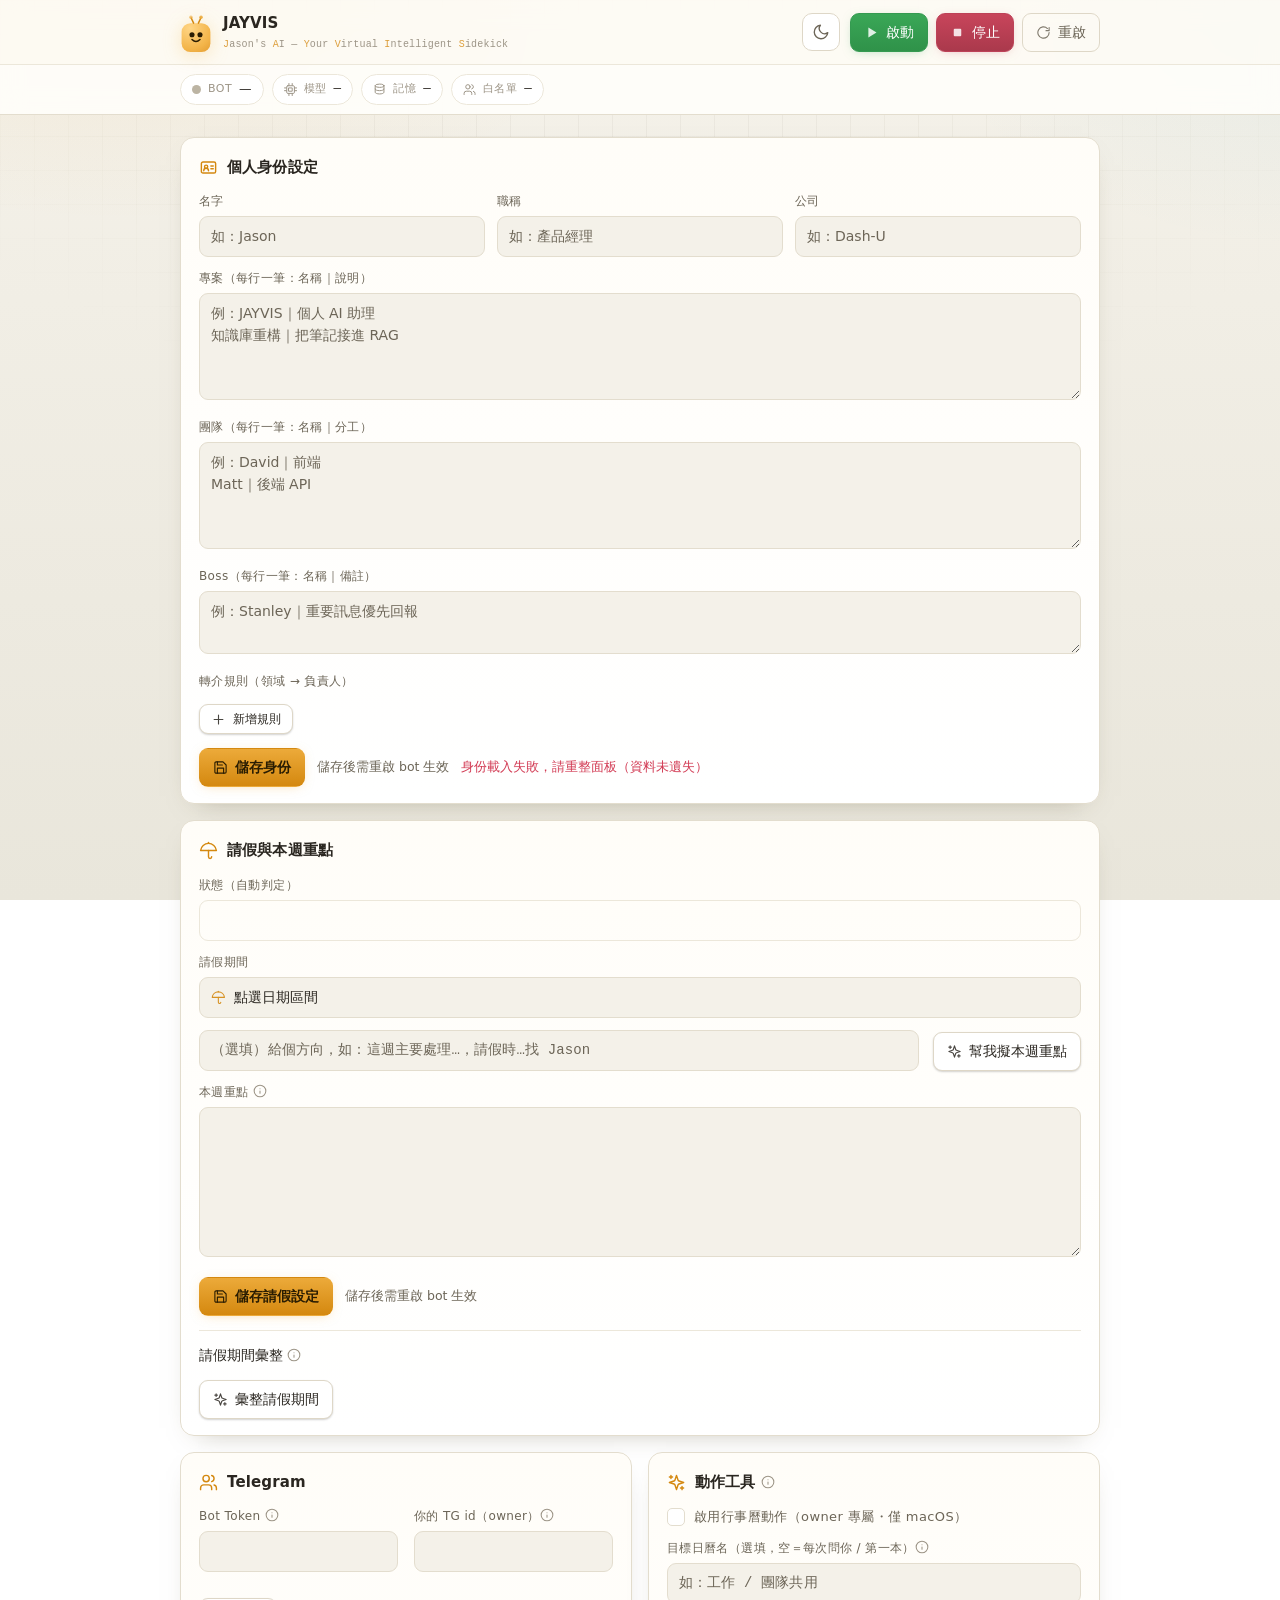
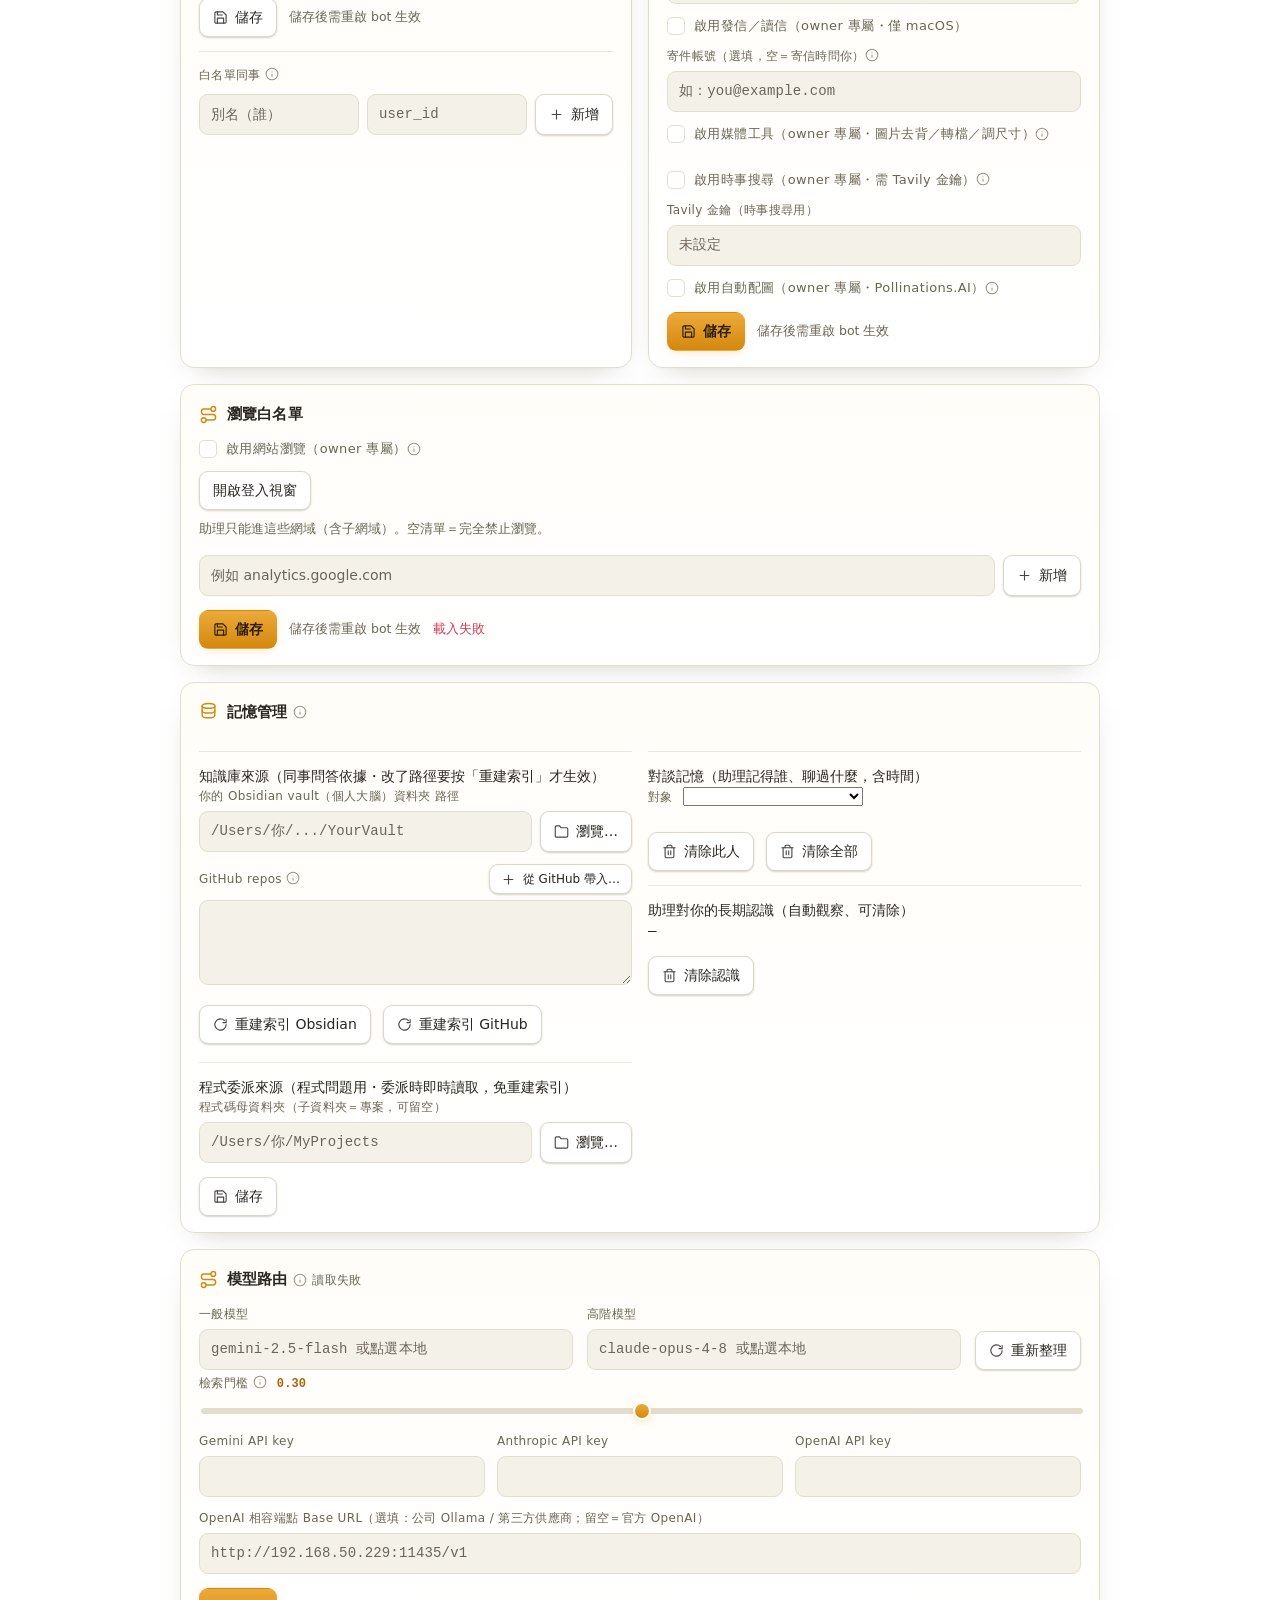
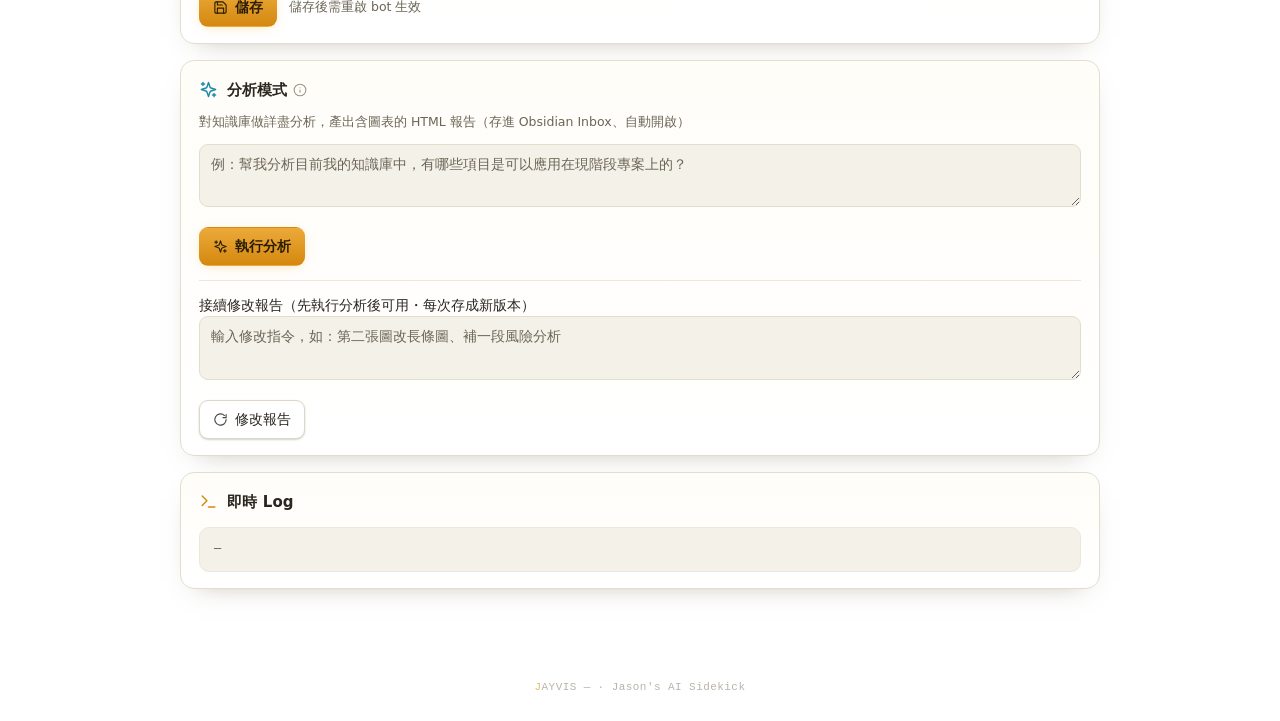
==== commit 697f6624: "fix(panel/ui): 預設改亮色主題＋安裝 LibreOffice 按鈕 btn sm data-theme 預設改 light；lo-install 按鈕改 btn sm，與「從 GitHu" ====
--- a/panel/static/index.html
+++ b/panel/static/index.html
@@ -1,5 +1,5 @@
 <!doctype html>
-<html lang="zh-Hant" data-theme="dark">
+<html lang="zh-Hant" data-theme="light">
 <head>
 <meta charset="utf-8">
 <meta name="viewport" content="width=device-width, initial-scale=1">
@@ -161,7 +161,7 @@
       <div class="field"><label class="switch"><input id="ac-email" type="checkbox"><span>啟用發信／讀信（owner 專屬・僅 macOS）</span></label></div>
       <div class="field"><label for="ac-mail-acct">寄件帳號（選填，空＝寄信時問你）<span class="info-tip" tabindex="0"><svg class="ic"><use href="#i-info"></use></svg><span class="info-text">寄信用哪個 Mail 帳號（email 位址）；留空＝每次寄信列帳號問你。首次會跳 macOS「允許控制 Mail」。讀信摘要時該封內容會送進當前模型。改後需重啟 bot。</span></span></label><input id="ac-mail-acct" class="mono" placeholder="如：you@example.com"></div>
       <div class="field"><label class="switch"><input id="ac-media" type="checkbox"><span>啟用媒體工具（owner 專屬・圖片去背／轉檔／調尺寸）<span class="info-tip" tabindex="0"><svg class="ic"><use href="#i-info"></use></svg><span class="info-text">你本人私訊傳圖片/文件 + 一句話（如「幫我去背」「轉成 pdf」「縮到 1080 寬」），JAYVIS 處理後以檔案回傳。圖片用 Pillow + rembg（跨平台，HEIC 需 pillow-heif）；文件(Word/PDF)需另裝 LibreOffice。改後需重啟 bot。</span></span></span></label></div>
-      <div class="field model-row"><span id="lo-status" class="hint" style="flex:1;min-width:0"></span><button id="lo-install" class="btn" type="button" style="display:none"><svg class="ic"><use href="#i-play"></use></svg>安裝 LibreOffice</button></div>
+      <div class="field model-row"><span id="lo-status" class="hint" style="flex:1;min-width:0"></span><button id="lo-install" class="btn sm" type="button" style="display:none"><svg class="ic"><use href="#i-play"></use></svg>安裝 LibreOffice</button></div>
       <div class="field"><label class="switch"><input id="ac-search" type="checkbox"><span>啟用時事搜尋（owner 專屬・需 Tavily 金鑰）<span class="info-tip" tabindex="0"><svg class="ic"><use href="#i-info"></use></svg><span class="info-text">你本人私訊問「最新／今天／股價／匯率／天氣…」等時事時，先打 Tavily 搜尋再用搜到的資料回你並標來源。金鑰填在下方。同事不會觸發。改後需重啟 bot。</span></span></span></label></div>
       <div class="field"><label for="key-tavily">Tavily 金鑰（時事搜尋用）</label><input id="key-tavily" type="password" class="mono" autocomplete="off" placeholder="未設定"></div>
       <div class="field"><label class="switch"><input id="ig-enabled" type="checkbox"><span>啟用自動配圖（owner 專屬・Pollinations.AI）<span class="info-tip" tabindex="0"><svg class="ic"><use href="#i-info"></use></svg><span class="info-text">你本人私訊時，助理覺得配圖更清楚就會自動用 Pollinations.AI 生一張圖一起回你（免金鑰、生圖約數十秒）。只有你本人會自動配圖、同事不會。改後需重啟 bot。</span></span></span></label></div>
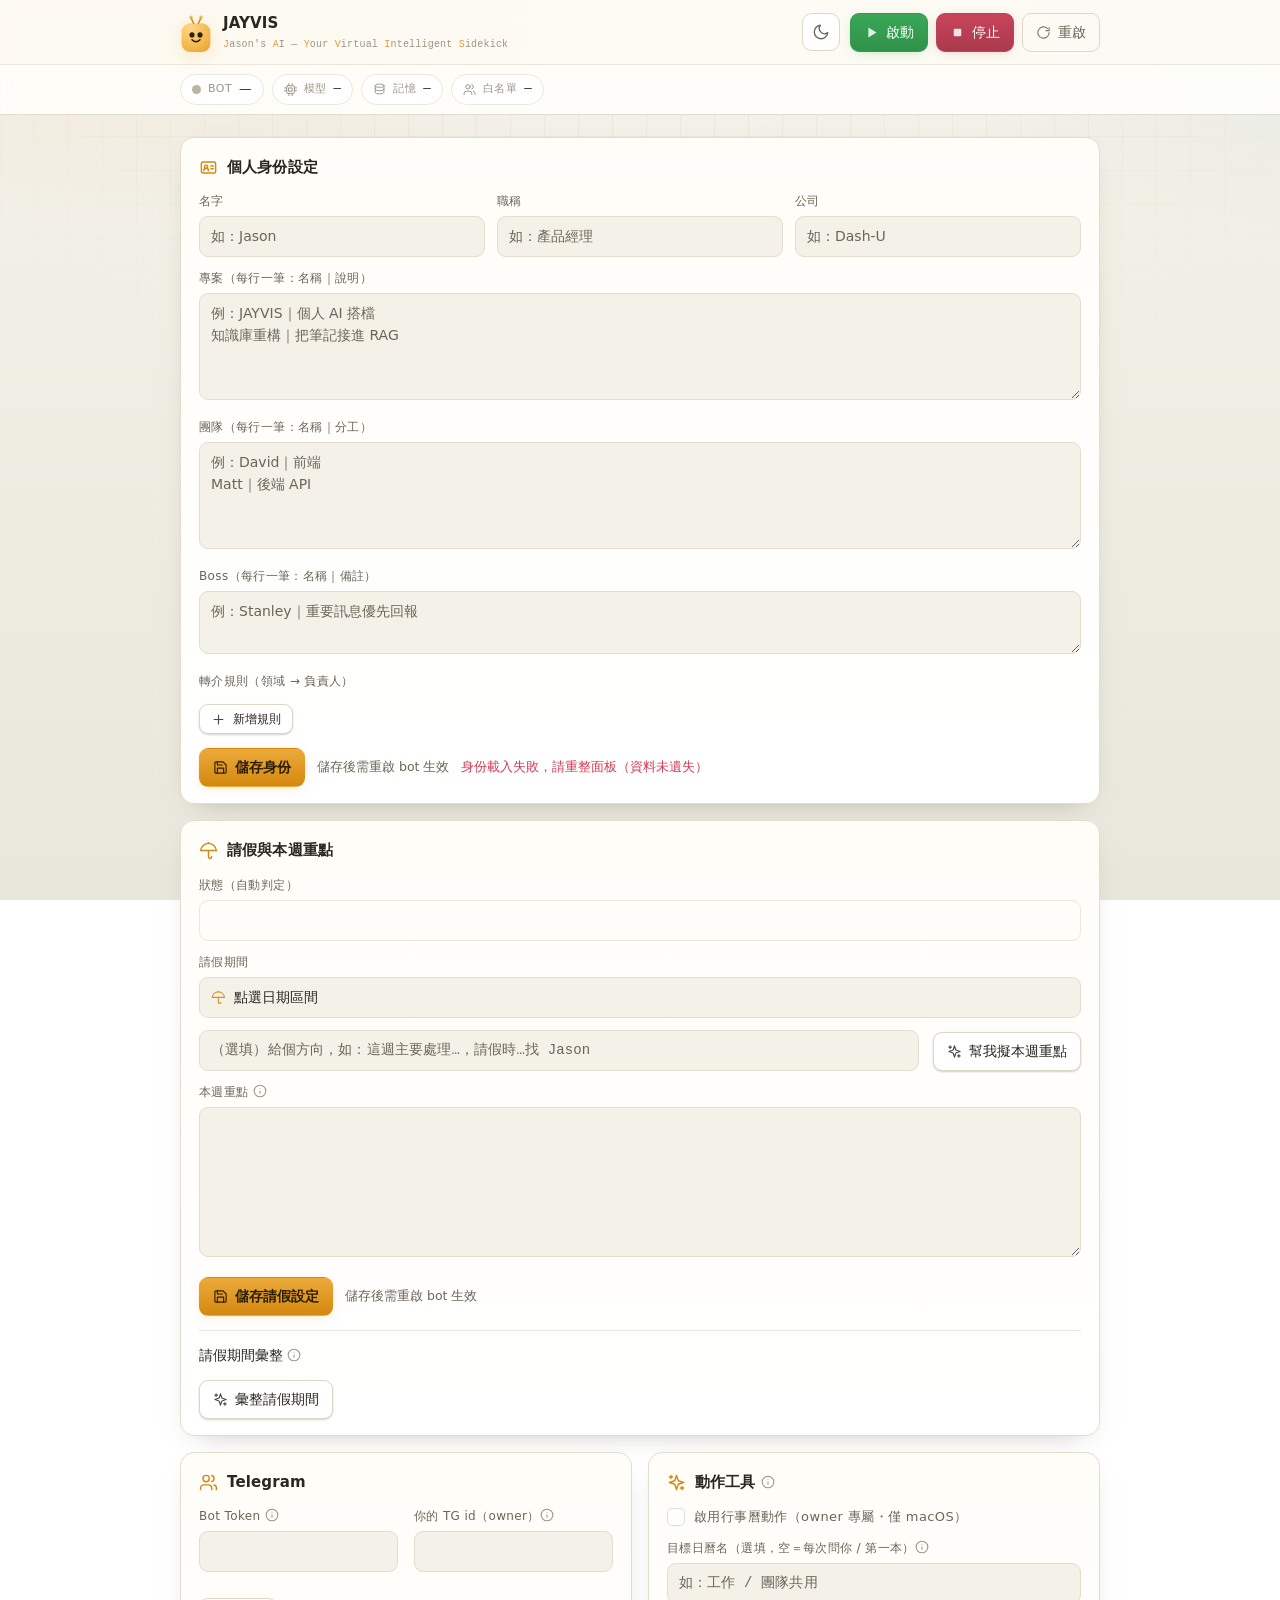
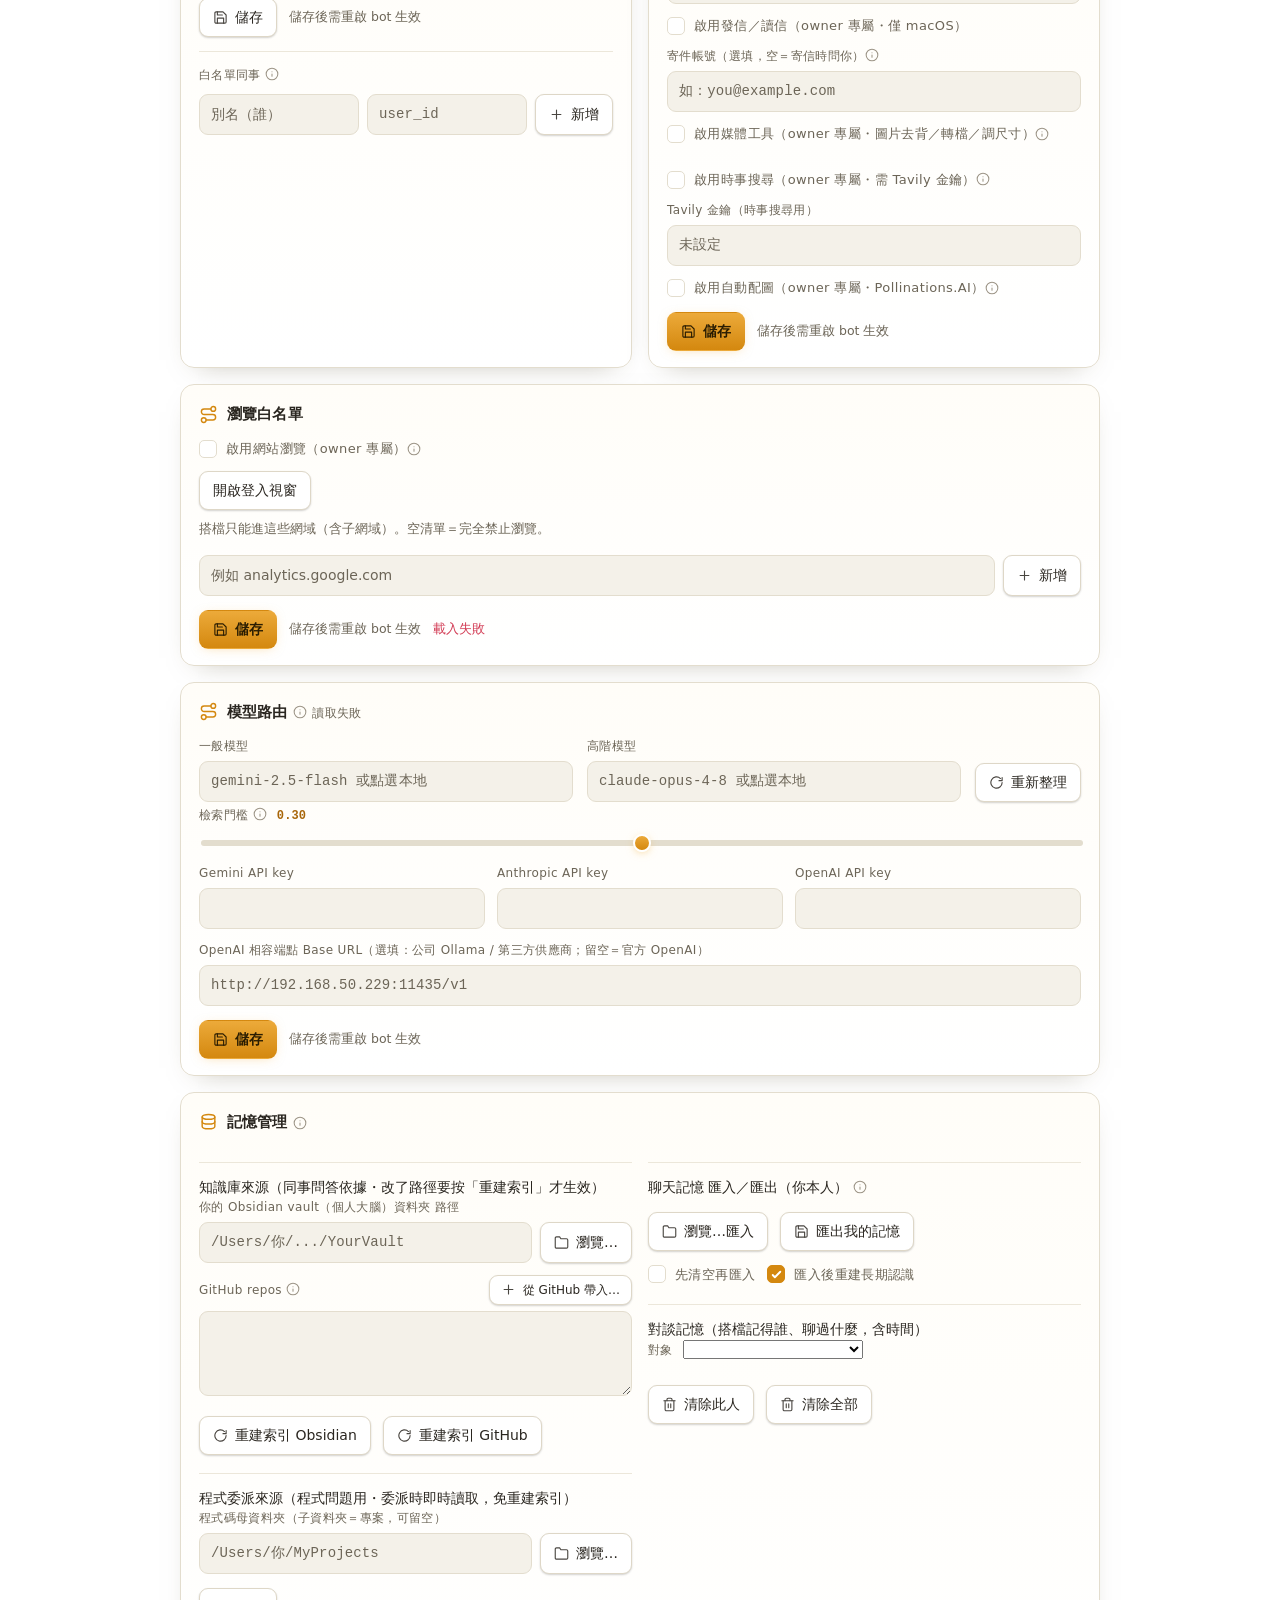
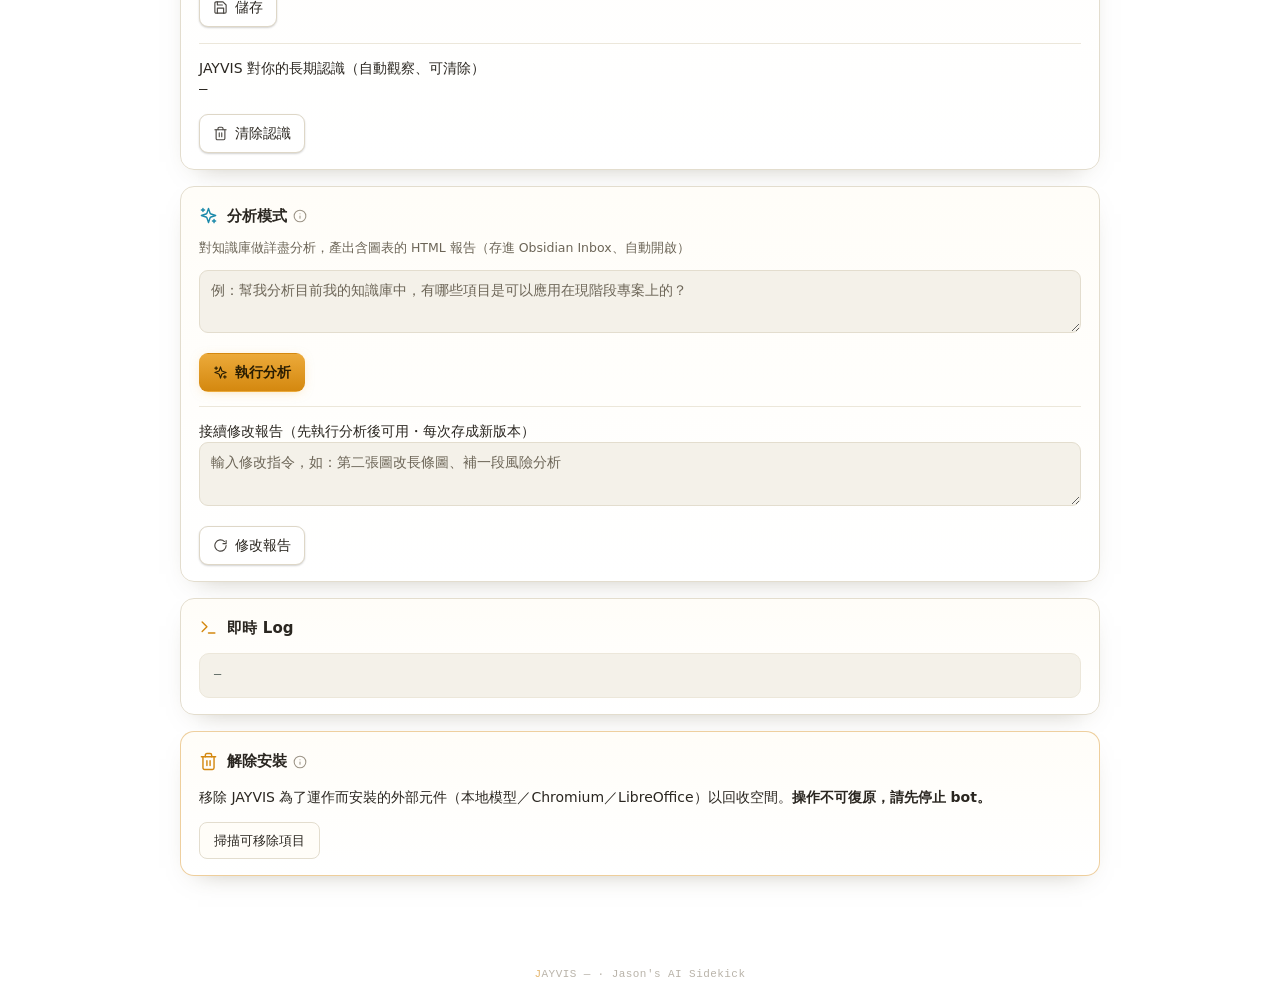
==== commit 9989125a: "feat(panel): logo 動畫、一鍵解除安裝、聊天記憶匯入匯出、卡片重排、即時 log 時間戳 - logo：開場落下→打招呼→醒/睡(😴)交叉淡入、重啟暈眩(😵‍💫)，操作進行中與狀態文字" ====
--- a/panel/static/index.html
+++ b/panel/static/index.html
@@ -35,7 +35,7 @@
 <header class="topbar">
   <div class="topbar-row">
     <div class="brand">
-      <svg class="brand-logo" viewBox="0 0 40 50" width="32" height="40" aria-hidden="true">
+      <svg class="brand-logo logo-arming" viewBox="0 0 40 50" width="32" height="40" aria-hidden="true">
         <defs>
           <radialGradient id="jvGold" cx="30%" cy="18%" r="115%">
             <stop offset="0" stop-color="#ffd585"/>
@@ -56,13 +56,54 @@
           <circle class="bm-spark" cx="26.3" cy="8" r="2.2">
             <animate attributeName="opacity" values="0.5;1;0.5" keyTimes="0;0.5;1" dur="2.2s" begin="-1.1s" repeatCount="indefinite"/>
           </circle>
-          <ellipse class="bm-eye" cx="15" cy="30" rx="3.2" ry="3.2">
-            <animate attributeName="ry" values="3.2;3.2;0.4;3.2" keyTimes="0;0.9;0.96;1" dur="4.6s" repeatCount="indefinite"/>
-          </ellipse>
-          <ellipse class="bm-eye" cx="25" cy="30" rx="3.2" ry="3.2">
-            <animate attributeName="ry" values="3.2;3.2;0.4;3.2" keyTimes="0;0.9;0.96;1" dur="4.6s" repeatCount="indefinite"/>
-          </ellipse>
-          <path class="bm-smile" d="M15 36Q20 41 25 36"/>
+          <!-- 臉（眼＋笑）整組週期性瞄向左/右＝轉頭看別處（SMIL translate） -->
+          <g class="bm-look">
+            <animateTransform attributeName="transform" type="translate"
+              values="0 0; 0 0; -3 0; -3 0; 0 0; 0 0; 3 0; 3 0; 0 0"
+              keyTimes="0; 0.32; 0.38; 0.5; 0.56; 0.76; 0.82; 0.93; 1"
+              dur="7s" repeatCount="indefinite"/>
+            <ellipse class="bm-eye" cx="15" cy="30" rx="3.2" ry="3.2">
+              <animate attributeName="ry" values="3.2;3.2;0.4;3.2" keyTimes="0;0.9;0.96;1" dur="4.6s" repeatCount="indefinite"/>
+            </ellipse>
+            <ellipse class="bm-eye" cx="25" cy="30" rx="3.2" ry="3.2">
+              <animate attributeName="ry" values="3.2;3.2;0.4;3.2" keyTimes="0;0.9;0.96;1" dur="4.6s" repeatCount="indefinite"/>
+            </ellipse>
+            <path class="bm-smile" d="M15 36Q20 41 25 36"/>
+          </g>
+          <!-- 睡眠臉（😴：閉眼弧＋微張的嘴會呼吸＋Zzz）；bot 停止時由 .asleep 顯示，醒臉藏起 -->
+          <g class="bm-sleep">
+            <path class="bm-eye-closed" d="M11.8 30 Q15 32.6 18.2 30"/>
+            <path class="bm-eye-closed" d="M21.8 30 Q25 32.6 28.2 30"/>
+            <ellipse class="bm-mouth-sleep" cx="20" cy="38" rx="2.4" ry="1.9">
+              <animate attributeName="rx" values="2.2;3.4;2.2" keyTimes="0;0.5;1" dur="2.6s" repeatCount="indefinite"/>
+            </ellipse>
+            <text class="bm-zzz" x="28" y="13">z
+              <animate attributeName="opacity" values="0;0.85;0" keyTimes="0;0.3;1" dur="2.6s" repeatCount="indefinite"/>
+              <animateTransform attributeName="transform" type="translate" values="0 0; 4 -9" keyTimes="0;1" dur="2.6s" repeatCount="indefinite"/>
+            </text>
+          </g>
+          <!-- 暈眩臉（重啟時由 .restarting 顯示）：😵‍💫 大漩渦眼（靜止不轉）＋波浪嘴；星星沿頭頂橢圓軌道環繞 -->
+          <g class="bm-dizzy">
+            <g transform="translate(15,30)">
+              <path class="bm-swirl" d="M0,0 a0.75,0.75 0 0,1 1.5,0 a1.5,1.5 0 0,1 -3,0 a2.25,2.25 0 0,1 4.5,0 a3,3 0 0,1 -6,0"/>
+            </g>
+            <g transform="translate(25,30)">
+              <path class="bm-swirl" d="M0,0 a0.75,0.75 0 0,1 1.5,0 a1.5,1.5 0 0,1 -3,0 a2.25,2.25 0 0,1 4.5,0 a3,3 0 0,1 -6,0"/>
+            </g>
+            <path class="bm-mouth-dizzy" d="M14 39.5 q2 -1.3 4 0 t4 0 t4 0"/>
+            <!-- 頭頂暈眩光環：扁橢圓用 pathLength=100 切成兩條長弧(36)＋兩缺口(14)，dashoffset 讓兩弧 360° 沿軌道繞行；外加兩顆星星 -->
+            <g class="bm-stars">
+              <ellipse class="bm-orbit" cx="20" cy="7" rx="10" ry="3" pathLength="100" stroke-dasharray="36 14">
+                <animate attributeName="stroke-dashoffset" values="0;-100" dur="2s" repeatCount="indefinite"/>
+              </ellipse>
+              <path class="bm-star" d="M0,-1.7 L0.4,-0.55 L1.62,-0.53 L0.65,0.21 L1,1.38 L0,0.68 L-1,1.38 L-0.65,0.21 L-1.62,-0.53 L-0.4,-0.55 Z">
+                <animateMotion dur="1.5s" repeatCount="indefinite" path="M30,7 a10,3 0 1,0 -20,0 a10,3 0 1,0 20,0"/>
+              </path>
+              <path class="bm-star" d="M0,-1.7 L0.4,-0.55 L1.62,-0.53 L0.65,0.21 L1,1.38 L0,0.68 L-1,1.38 L-0.65,0.21 L-1.62,-0.53 L-0.4,-0.55 Z">
+                <animateMotion dur="1.5s" begin="-0.75s" repeatCount="indefinite" path="M30,7 a10,3 0 1,0 -20,0 a10,3 0 1,0 20,0"/>
+              </path>
+            </g>
+          </g>
         </g>
       </svg>
       <div class="brand-txt">
@@ -101,7 +142,7 @@
       <div class="field"><label for="pf-title">職稱</label><input id="pf-title" placeholder="如：產品經理"></div>
       <div class="field"><label for="pf-company">公司</label><input id="pf-company" placeholder="如：Dash-U"></div>
     </div>
-    <div class="field"><label for="pf-projects">專案（每行一筆：名稱｜說明）</label><textarea id="pf-projects" rows="4" placeholder="例：JAYVIS｜個人 AI 助理&#10;知識庫重構｜把筆記接進 RAG"></textarea></div>
+    <div class="field"><label for="pf-projects">專案（每行一筆：名稱｜說明）</label><textarea id="pf-projects" rows="4" placeholder="例：JAYVIS｜個人 AI 搭檔&#10;知識庫重構｜把筆記接進 RAG"></textarea></div>
     <div class="field"><label for="pf-team">團隊（每行一筆：名稱｜分工）</label><textarea id="pf-team" rows="4" placeholder="例：David｜前端&#10;Matt｜後端 API"></textarea></div>
     <div class="field"><label for="pf-bosses">Boss（每行一筆：名稱｜備註）</label><textarea id="pf-bosses" rows="2" placeholder="例：Stanley｜重要訊息優先回報"></textarea></div>
     <div class="field"><label>轉介規則（領域 → 負責人）</label>
@@ -120,13 +161,13 @@
     </div>
     <div class="model-row"><div class="field"><input id="lv-focus-brief" class="mono" autocomplete="off" placeholder="（選填）給個方向，如：這週主要處理…，請假時…找 Jason"></div><button id="lv-focus-draft" class="btn" type="button"><svg class="ic"><use href="#i-sparkles"></use></svg>幫我擬本週重點</button></div>
     <div id="lv-focus-draft-msg" class="msg" style="margin:4px 0 12px"></div>
-    <div class="field"><label for="lv-focus">本週重點 <span class="info-tip" tabindex="0"><svg class="ic"><use href="#i-info"></use></svg><span class="info-text">這段會「一直」餵給助理當作目前重點／背景（不限請假時，平常同事問答也會參考）。若內含請假時程，也是助理判斷你是否請假、何時回來的依據。改後需重啟 bot。</span></span></label><textarea id="lv-focus" rows="6"></textarea></div>
+    <div class="field"><label for="lv-focus">本週重點 <span class="info-tip" tabindex="0"><svg class="ic"><use href="#i-info"></use></svg><span class="info-text">這段會「一直」餵給搭檔當作目前重點／背景（不限請假時，平常同事問答也會參考）。若內含請假時程，也是搭檔判斷你是否請假、何時回來的依據。改後需重啟 bot。</span></span></label><textarea id="lv-focus" rows="6"></textarea></div>
     <div class="actions">
       <button id="lv-save" class="btn primary"><svg class="ic"><use href="#i-save"></use></svg>儲存請假設定</button>
       <span class="hint">儲存後需重啟 bot 生效</span>
       <span id="lv-msg" class="msg"></span>
     </div>
-    <div class="section-label">請假期間彙整 <span class="info-tip" tabindex="0"><svg class="ic"><use href="#i-info"></use></svg><span class="info-text">用高階模型把請假區間內「同事與助理的對話」整理成「已處理的項目」＋「待辦／需你決定」。按下會在面板顯示，並一併發到你的 TG。請假結束後 bot 也會自動把這份彙整 DM 給你一次。需先在請假設定填好日期區間才會觸發（沒設不會動用模型）。</span></span></div>
+    <div class="section-label">請假期間彙整 <span class="info-tip" tabindex="0"><svg class="ic"><use href="#i-info"></use></svg><span class="info-text">用高階模型把請假區間內「同事與搭檔的對話」整理成「已處理的項目」＋「待辦／需你決定」。按下會在面板顯示，並一併發到你的 TG。請假結束後 bot 也會自動把這份彙整 DM 給你一次。需先在請假設定填好日期區間才會觸發（沒設不會動用模型）。</span></span></div>
     <div class="actions">
       <button id="lv-digest" class="btn" type="button"><svg class="ic"><use href="#i-sparkles"></use></svg>彙整請假期間</button>
       <span id="lv-digest-msg" class="msg"></span>
@@ -164,16 +205,16 @@
       <div class="field model-row"><span id="lo-status" class="hint" style="flex:1;min-width:0"></span><button id="lo-install" class="btn sm" type="button" style="display:none"><svg class="ic"><use href="#i-play"></use></svg>安裝 LibreOffice</button></div>
       <div class="field"><label class="switch"><input id="ac-search" type="checkbox"><span>啟用時事搜尋（owner 專屬・需 Tavily 金鑰）<span class="info-tip" tabindex="0"><svg class="ic"><use href="#i-info"></use></svg><span class="info-text">你本人私訊問「最新／今天／股價／匯率／天氣…」等時事時，先打 Tavily 搜尋再用搜到的資料回你並標來源。金鑰填在下方。同事不會觸發。改後需重啟 bot。</span></span></span></label></div>
       <div class="field"><label for="key-tavily">Tavily 金鑰（時事搜尋用）</label><input id="key-tavily" type="password" class="mono" autocomplete="off" placeholder="未設定"></div>
-      <div class="field"><label class="switch"><input id="ig-enabled" type="checkbox"><span>啟用自動配圖（owner 專屬・Pollinations.AI）<span class="info-tip" tabindex="0"><svg class="ic"><use href="#i-info"></use></svg><span class="info-text">你本人私訊時，助理覺得配圖更清楚就會自動用 Pollinations.AI 生一張圖一起回你（免金鑰、生圖約數十秒）。只有你本人會自動配圖、同事不會。改後需重啟 bot。</span></span></span></label></div>
+      <div class="field"><label class="switch"><input id="ig-enabled" type="checkbox"><span>啟用自動配圖（owner 專屬・Pollinations.AI）<span class="info-tip" tabindex="0"><svg class="ic"><use href="#i-info"></use></svg><span class="info-text">你本人私訊時，搭檔覺得配圖更清楚就會自動用 Pollinations.AI 生一張圖一起回你（免金鑰、生圖約數十秒）。只有你本人會自動配圖、同事不會。改後需重啟 bot。</span></span></span></label></div>
       <div class="actions"><button id="ac-save" class="btn primary"><svg class="ic"><use href="#i-save"></use></svg>儲存</button><span class="hint">儲存後需重啟 bot 生效</span><span id="ac-msg" class="msg"></span></div>
     </section>
   </div>
 
   <section class="card" style="--d:4">
     <div class="card-head"><span class="card-ic"><svg class="ic"><use href="#i-route"></use></svg></span><h2>瀏覽白名單</h2></div>
-    <div class="field"><label class="switch"><input id="browse-enabled" type="checkbox"><span>啟用網站瀏覽（owner 專屬）<span class="info-tip" tabindex="0"><svg class="ic"><use href="#i-info"></use></svg><span class="info-text">讓你本人私訊 JAYVIS「幫我看 &lt;網址&gt;」可瀏覽網頁並操作（送出/發布等會先問你確認）。第一次打開會提示下載「專用瀏覽器元件」(~150MB，用 Playwright 自帶、版本相容的 Chromium，與個人 Chrome 隔離)，確定後安裝；裝好會自動開一個專用視窗，請在裡面登入要讓助理瀏覽的網站（如 ka2ka），cookie 會記住。關閉開關會一併關掉該專用瀏覽器。僅白名單網域、僅你本人能觸發。改後需重啟 bot。</span></span></span></label></div>
+    <div class="field"><label class="switch"><input id="browse-enabled" type="checkbox"><span>啟用網站瀏覽（owner 專屬）<span class="info-tip" tabindex="0"><svg class="ic"><use href="#i-info"></use></svg><span class="info-text">讓你本人私訊 JAYVIS「幫我看 &lt;網址&gt;」可瀏覽網頁並操作（送出/發布等會先問你確認）。第一次打開會提示下載「專用瀏覽器元件」(~150MB，用 Playwright 自帶、版本相容的 Chromium，與個人 Chrome 隔離)，確定後安裝；裝好會自動開一個專用視窗，請在裡面登入要讓搭檔瀏覽的網站（如 ka2ka），cookie 會記住。關閉開關會一併關掉該專用瀏覽器。僅白名單網域、僅你本人能觸發。改後需重啟 bot。</span></span></span></label></div>
     <div class="field"><button id="browse-login-btn" class="btn" type="button">開啟登入視窗</button> <span id="browse-login-status" class="hint"></span></div>
-    <p class="hint">助理只能進這些網域（含子網域）。空清單＝完全禁止瀏覽。</p>
+    <p class="hint">搭檔只能進這些網域（含子網域）。空清單＝完全禁止瀏覽。</p>
     <ul id="browse-list" class="chips"></ul>
     <div class="inline">
       <input id="browse-input" type="text" placeholder="例如 analytics.google.com" autocomplete="off">
@@ -187,7 +228,36 @@
   </section>
 
   <section class="card" style="--d:5">
-    <div class="card-head"><span class="card-ic"><svg class="ic"><use href="#i-database"></use></svg></span><h2>記憶管理 <span class="info-tip" tabindex="0"><svg class="ic"><use href="#i-info"></use></svg><span class="info-text">兩個層次：上半「知識來源」把 Obsidian 筆記與 GitHub commit 灌進向量知識庫（bot 回答同事問題的依據）；下半「對談記憶」是助理記得的每次對談與動作（含時間），可依對象檢視、清除。</span></span></h2></div>
+    <div class="card-head"><span class="card-ic"><svg class="ic"><use href="#i-route"></use></svg></span><h2>模型路由 <span class="info-tip" tabindex="0"><svg class="ic"><use href="#i-info"></use></svg><span class="info-text">模型名開頭決定供應商：gemini-*→Google、claude-*→Anthropic、gpt-*/o*→OpenAI 金鑰所指端點。設了相容端點後，其他任意模型名（gemma4:12b、qwen3:8b 等）都走該端點；本地 Ollama 金鑰可留空。金鑰留空＝不變更，要清除請編輯 .env。</span></span> <span id="md-models-hint" class="hint head-hint"></span></h2></div>
+    <div class="model-row">
+      <div class="field"><label for="md-general">一般模型</label><input id="md-general" class="mono" autocomplete="off" placeholder="gemini-2.5-flash 或點選本地"></div>
+      <div class="field"><label for="md-code">高階模型</label><input id="md-code" class="mono" autocomplete="off" placeholder="claude-opus-4-8 或點選本地"></div>
+      <button id="md-refresh-models" class="btn" type="button" title="重新整理可用模型（雲端＋本地）"><svg class="ic"><use href="#i-rotate"></use></svg>重新整理</button>
+    </div>
+    <div class="field">
+      <label for="md-threshold">檢索門檻
+        <span class="info-tip" tabindex="0"><svg class="ic"><use href="#i-info"></use></svg>
+          <span class="info-text">回答前先看知識庫有沒有夠相關的內容：相關度低於此值就回「資料不足」而不硬答（不會呼叫模型）。<br><b>調高</b>＝更嚴格、少幻覺、較常婉拒；<b>調低</b>＝更願意回答，但根據弱時可能亂掰。本地小模型較易幻覺，建議別調太低（0.3 起跳）。</span>
+        </span>
+        <span id="md-threshold-val" class="thresh-val mono">0.30</span>
+      </label>
+      <input id="md-threshold" type="range" min="0" max="0.9" step="0.05" class="range-slider">
+    </div>
+    <div class="grid-3 eq">
+      <div class="field"><label for="key-gemini">Gemini API key</label><input id="key-gemini" type="password" class="mono" autocomplete="off"></div>
+      <div class="field"><label for="key-anthropic">Anthropic API key</label><input id="key-anthropic" type="password" class="mono" autocomplete="off"></div>
+      <div class="field"><label for="key-openai">OpenAI API key</label><input id="key-openai" type="password" class="mono" autocomplete="off"></div>
+    </div>
+    <div class="field"><label for="md-baseurl">OpenAI 相容端點 Base URL（選填：公司 Ollama / 第三方供應商；留空＝官方 OpenAI）</label><input id="md-baseurl" class="mono" placeholder="http://192.168.50.229:11435/v1"></div>
+    <div class="actions">
+      <button id="md-save" class="btn primary"><svg class="ic"><use href="#i-save"></use></svg>儲存</button>
+      <span class="hint">儲存後需重啟 bot 生效</span>
+      <span id="md-msg" class="msg"></span>
+    </div>
+  </section>
+
+  <section class="card" style="--d:6">
+    <div class="card-head"><span class="card-ic"><svg class="ic"><use href="#i-database"></use></svg></span><h2>記憶管理 <span class="info-tip" tabindex="0"><svg class="ic"><use href="#i-info"></use></svg><span class="info-text">兩個層次：上半「知識來源」把 Obsidian 筆記與 GitHub commit 灌進向量知識庫（bot 回答同事問題的依據）；下半「對談記憶」是搭檔記得的每次對談與動作（含時間），可依對象檢視、清除。</span></span></h2></div>
     <div class="grid-2">
       <div>
         <div class="section-label">知識庫來源（同事問答依據・改了路徑要按「重建索引」才生效）</div>
@@ -225,7 +295,18 @@
         </div>
       </div>
       <div>
-        <div class="section-label">對談記憶（助理記得誰、聊過什麼，含時間）</div>
+        <div class="section-label">聊天記憶 匯入／匯出（你本人）
+          <span class="info-tip" tabindex="0"><svg class="ic"><use href="#i-info"></use></svg><span class="info-text">把你在別處與 LLM 的長期聊天記憶匯入，讓 JAYVIS 一開始就認識你。匯入會走 JAYVIS 完整記憶管線（分塊＋向量索引＋長期整併）；勾「重建長期認識」會用模型從匯入內容抽出對你的長期畫像（下方「JAYVIS 對你的長期認識」）。限定 JAYVIS 記憶檔格式（.json，由「匯出」產生、可來回）；從 ChatGPT／Claude 來的需先轉成此格式（欄位見 README）。匯入需先設好「你的 TG id（owner）」。</span></span></div>
+        <div class="actions wrap">
+          <button id="mem-import" class="btn"><svg class="ic"><use href="#i-folder"></use></svg>瀏覽…匯入</button>
+          <button id="mem-export" class="btn"><svg class="ic"><use href="#i-save"></use></svg>匯出我的記憶</button>
+          <span id="mem-iexp-msg" class="msg"></span>
+        </div>
+        <div class="actions wrap">
+          <label class="switch sm"><input id="mem-import-clear" type="checkbox"><span>先清空再匯入</span></label>
+          <label class="switch sm"><input id="mem-import-rebuild" type="checkbox" checked><span>匯入後重建長期認識</span></label>
+        </div>
+        <div class="section-label">對談記憶（搭檔記得誰、聊過什麼，含時間）</div>
         <div class="row-inline"><label for="mem-person">對象</label>
           <select id="mem-person" class="mono"></select></div>
         <ul id="mem-timeline" class="chips" style="max-height:200px"></ul>
@@ -234,42 +315,13 @@
           <button id="mem-clear-all" class="btn"><svg class="ic"><use href="#i-trash"></use></svg>清除全部</button>
           <span id="mem-msg" class="msg"></span>
         </div>
-        <div class="section-label">助理對你的長期認識（自動觀察、可清除）</div>
-        <pre id="mem-profile" class="mono" style="max-height:160px;overflow:auto;white-space:pre-wrap;margin:0">—</pre>
-        <div class="actions wrap">
-          <button id="mem-profile-clear" class="btn"><svg class="ic"><use href="#i-trash"></use></svg>清除認識</button>
-          <span id="mem-profile-msg" class="msg"></span>
-        </div>
-      </div>
-    </div>
-  </section>
-
-  <section class="card" style="--d:6">
-    <div class="card-head"><span class="card-ic"><svg class="ic"><use href="#i-route"></use></svg></span><h2>模型路由 <span class="info-tip" tabindex="0"><svg class="ic"><use href="#i-info"></use></svg><span class="info-text">模型名開頭決定供應商：gemini-*→Google、claude-*→Anthropic、gpt-*/o*→OpenAI 金鑰所指端點。設了相容端點後，其他任意模型名（gemma4:12b、qwen3:8b 等）都走該端點；本地 Ollama 金鑰可留空。金鑰留空＝不變更，要清除請編輯 .env。</span></span> <span id="md-models-hint" class="hint head-hint"></span></h2></div>
-    <div class="model-row">
-      <div class="field"><label for="md-general">一般模型</label><input id="md-general" class="mono" autocomplete="off" placeholder="gemini-2.5-flash 或點選本地"></div>
-      <div class="field"><label for="md-code">高階模型</label><input id="md-code" class="mono" autocomplete="off" placeholder="claude-opus-4-8 或點選本地"></div>
-      <button id="md-refresh-models" class="btn" type="button" title="重新整理可用模型（雲端＋本地）"><svg class="ic"><use href="#i-rotate"></use></svg>重新整理</button>
-    </div>
-    <div class="field">
-      <label for="md-threshold">檢索門檻
-        <span class="info-tip" tabindex="0"><svg class="ic"><use href="#i-info"></use></svg>
-          <span class="info-text">回答前先看知識庫有沒有夠相關的內容：相關度低於此值就回「資料不足」而不硬答（不會呼叫模型）。<br><b>調高</b>＝更嚴格、少幻覺、較常婉拒；<b>調低</b>＝更願意回答，但根據弱時可能亂掰。本地小模型較易幻覺，建議別調太低（0.3 起跳）。</span>
-        </span>
-        <span id="md-threshold-val" class="thresh-val mono">0.30</span>
-      </label>
-      <input id="md-threshold" type="range" min="0" max="0.9" step="0.05" class="range-slider">
-    </div>
-    <div class="grid-3 eq">
-      <div class="field"><label for="key-gemini">Gemini API key</label><input id="key-gemini" type="password" class="mono" autocomplete="off"></div>
-      <div class="field"><label for="key-anthropic">Anthropic API key</label><input id="key-anthropic" type="password" class="mono" autocomplete="off"></div>
-      <div class="field"><label for="key-openai">OpenAI API key</label><input id="key-openai" type="password" class="mono" autocomplete="off"></div>
-    </div>
-    <div class="field"><label for="md-baseurl">OpenAI 相容端點 Base URL（選填：公司 Ollama / 第三方供應商；留空＝官方 OpenAI）</label><input id="md-baseurl" class="mono" placeholder="http://192.168.50.229:11435/v1"></div>
-    <div class="actions">
-      <button id="md-save" class="btn primary"><svg class="ic"><use href="#i-save"></use></svg>儲存</button>
-      <span class="hint">儲存後需重啟 bot 生效</span>
-      <span id="md-msg" class="msg"></span>
+      </div>
+    </div>
+    <div class="section-label" style="margin-top:16px">JAYVIS 對你的長期認識（自動觀察、可清除）</div>
+    <pre id="mem-profile" class="mono" style="max-height:160px;overflow:auto;white-space:pre-wrap;margin:0">—</pre>
+    <div class="actions wrap">
+      <button id="mem-profile-clear" class="btn"><svg class="ic"><use href="#i-trash"></use></svg>清除認識</button>
+      <span id="mem-profile-msg" class="msg"></span>
     </div>
   </section>
 
@@ -293,6 +345,38 @@
     <div class="card-head"><span class="card-ic"><svg class="ic"><use href="#i-terminal"></use></svg></span><h2>即時 Log</h2></div>
     <pre id="log" class="log">—</pre>
   </section>
+
+  <section class="card danger-card" style="--d:9">
+    <div class="card-head"><span class="card-ic"><svg class="ic"><use href="#i-trash"></use></svg></span><h2>解除安裝 <span class="info-tip" tabindex="0"><svg class="ic"><use href="#i-info"></use></svg><span class="info-text">本地模型在你下次用到知識庫／記憶時會自動重新下載（RAG 核心，無法避免）；Chromium 與 LibreOffice 不會自動裝，要再用時於控制台按「安裝」即可。適合「離開 JAYVIS／暫時清空間」。</span></span></h2></div>
+    <p class="card-sub">移除 JAYVIS 為了運作而安裝的外部元件（本地模型／Chromium／LibreOffice）以回收空間。<b>操作不可復原，請先停止 bot。</b></p>
+    <button id="uninst-scan" class="uninst-btn">掃描可移除項目</button>
+    <div id="uninst-body" hidden>
+      <div id="uninst-tracked-wrap" hidden>
+        <h3 class="uninst-h">JAYVIS 安裝的元件 <span class="uninst-ok">可安全移除</span></h3>
+        <div id="uninst-tracked"></div>
+      </div>
+      <div id="uninst-legacy-wrap" hidden>
+        <h3 class="uninst-h">偵測到的相關項目 <span class="uninst-warn">⚠️ 無法確認是否由 JAYVIS 安裝，可能被其他程式共用——確定才勾</span></h3>
+        <div id="uninst-legacy"></div>
+      </div>
+      <div id="uninst-data-wrap" hidden>
+        <h3 class="uninst-h">JAYVIS 資料</h3>
+        <label class="uninst-row danger-row">
+          <input type="checkbox" id="uninst-cleardata">
+          <span class="uninst-name">清除知識庫與設定</span>
+          <span class="uninst-size" id="uninst-data-size"></span>
+          <span class="uninst-path">含對話記憶／白名單／已登入網站的 cookie 與 session 等，<b>不可復原</b>（保留卸載清單 installed.json）</span>
+        </label>
+      </div>
+      <label class="uninst-closeopt"><input type="checkbox" id="uninst-close-after" checked> 完成後關閉 JAYVIS（僅全部成功才關，可取消）</label>
+      <div class="uninst-confirm">
+        <label>要執行請輸入 <code>移除JAYVIS</code>：<input id="uninst-confirm-txt" type="text" autocomplete="off" placeholder="移除JAYVIS"></label>
+        <button id="uninst-run" class="uninst-btn danger" disabled>執行移除所選</button>
+      </div>
+      <pre id="uninst-result" class="log" hidden></pre>
+      <div id="uninst-countdown" class="uninst-countdown" hidden></div>
+    </div>
+  </section>
 </main>
 
 <footer class="appfoot"><span class="jv">J</span>AYVIS <span id="ver" class="mono">—</span> · Jason's AI Sidekick</footer>
--- a/panel/static/style.css
+++ b/panel/static/style.css
@@ -82,12 +82,40 @@
    不用 CSS 動畫/絕對定位/溢出 —— 機器人反覆消失之真因是 SVG 以 top:-10px 溢出 .brand-mark，
    WebKit 在 sticky 頂欄捲動重繪時會把溢出邊界的圖層丟掉。整個 logo 收進一個「不溢出」的 SVG 即根治。 */
 .brand-logo{flex:none;width:32px;height:40px;overflow:visible;
-  filter:drop-shadow(0 3px 9px rgba(243,181,74,.30));transition:transform .2s ease}
+  filter:drop-shadow(0 3px 9px rgba(243,181,74,.30));
+  transition:transform .58s cubic-bezier(.34,1.42,.46,1), filter .45s ease, opacity .5s ease}
 .bm-eye{fill:var(--accent-ink)}
 .bm-smile{fill:none;stroke:var(--accent-ink);stroke-width:1.9;stroke-linecap:round}
 .bm-ant{stroke:var(--accent);stroke-width:1.9;stroke-linecap:round}
 .bm-spark{fill:var(--accent-2)}
-.brand:hover .brand-logo{transform:translateY(-1px) scale(1.06)}
+.brand:hover .brand-logo{transform:translateY(-1px) scale(1.06);transition:transform .2s ease}  /* hover 維持輕快，不吃落下用的 overshoot 曲線 */
+/* 開場：登場時縮小抬起、淡入，再落下定位（WebKit 安全：CSS transition 切 class + SMIL，零 @keyframes） */
+.brand-logo.logo-arming{transform:scale(.82) translateY(-3px);opacity:.55}  /* 首幀＝縮小抬起變淡的預備姿勢 */
+.brand-logo.yawning{transform:translateY(.6px)}  /* 睡前打哈欠微沉（僅停止情境） */
+@media (prefers-reduced-motion:reduce){  /* 減少動態：不做落下，直接定位 */
+  .brand-logo{transition:filter .2s ease}
+  .brand-logo.logo-arming{transform:none;opacity:1}
+}
+/* 睡眠臉（bot 停止時由 app.js 切 .asleep）：😴 閉眼＋微張嘴呼吸＋Zzz、整體變暗無光暈。
+   醒↔睡用 opacity 交叉淡入淡出（兩張臉同位、同時存在）→ 柔順過場、不瞬切、不靠遮罩 */
+.bm-look,.bm-sleep{transition:opacity .7s ease}
+.bm-sleep{opacity:0}
+.brand-logo.asleep{filter:brightness(.8) saturate(.82)}
+.brand-logo.asleep .bm-look{opacity:0}
+.brand-logo.asleep .bm-sleep{opacity:1}
+.bm-eye-closed{fill:none;stroke:var(--accent-ink);stroke-width:1.9;stroke-linecap:round}
+.bm-mouth-sleep{fill:var(--accent-ink)}
+.bm-zzz{fill:var(--text-dim);font:700 9px sans-serif}   /* 暗模式用較亮的 dim 才看得清（zzz 浮在深色 header 上，faint 對比不足） */
+[data-theme="light"] .bm-zzz{fill:var(--text-faint)}    /* 淺色 header 維持原本的淡色 */
+/* 暈眩臉（重啟時 app.js 切 .restarting）：😵‍💫 大漩渦眼旋轉＋波浪嘴；星星頭頂環繞 */
+.bm-dizzy{display:none}
+.brand-logo.restarting{filter:drop-shadow(0 3px 9px rgba(243,181,74,.30))}   /* 蓋過 asleep 變暗，重啟保持明亮 */
+.brand-logo.restarting .bm-look,.brand-logo.restarting .bm-sleep{opacity:0}
+.brand-logo.restarting .bm-dizzy{display:block}
+.bm-swirl{fill:none;stroke:var(--accent-ink);stroke-width:.8;stroke-linecap:round;stroke-linejoin:round}
+.bm-mouth-dizzy{fill:none;stroke:var(--accent-ink);stroke-width:1.15;stroke-linecap:round;stroke-linejoin:round}
+.bm-star{fill:var(--accent-2)}
+.bm-orbit{fill:none;stroke:var(--accent);stroke-width:1.1;stroke-linecap:round;opacity:.95}
 @media (prefers-reduced-motion:reduce){.bm-bot,.bm-eyes,.bm-spark{animation:none}}
 .brand-name{font-weight:600;font-size:15px;letter-spacing:.01em}
 .brand-sub{display:block;font-family:var(--mono);font-size:10px;letter-spacing:.02em;
@@ -345,3 +373,30 @@
   .dot.on{animation:none}
   .btn:hover{transform:none}
 }
+
+/* ── 解除安裝（危險區）── */
+.danger-card{border-color:var(--accent-line)}
+.uninst-btn{font:inherit;font-size:13px;padding:8px 14px;border-radius:8px;border:1px solid var(--border);
+  background:var(--panel-2);color:var(--text);cursor:pointer;transition:background-color .12s,border-color .12s}
+.uninst-btn:not(:disabled):hover{border-color:var(--accent-line)}
+.uninst-btn.danger{border-color:var(--warn);color:var(--warn);font-weight:600}
+.uninst-btn.danger:not(:disabled):hover{background:var(--accent-soft)}
+.uninst-btn:disabled{opacity:.5;cursor:not-allowed}
+.uninst-h{font-size:12.5px;margin:16px 0 7px;color:var(--text-dim);font-weight:600}
+.uninst-ok{color:var(--accent-text);font-weight:500;font-size:11.5px;margin-left:6px}
+.uninst-warn{color:var(--warn);font-weight:500;font-size:11.5px;margin-left:6px}
+.uninst-row{display:grid;grid-template-columns:auto 1fr auto;column-gap:9px;row-gap:2px;align-items:center;
+  padding:8px 11px;border:1px solid var(--border-soft);border-radius:8px;margin-bottom:6px;font-size:13px}
+.uninst-row.danger-row{border-color:var(--warn)}
+.uninst-name{font-weight:500}
+.uninst-size{color:var(--accent-text);font-variant-numeric:tabular-nums;font-size:12px;white-space:nowrap}
+.uninst-path{grid-column:2 / 4;font-family:var(--mono);font-size:10.5px;color:var(--text-faint);word-break:break-all}
+.uninst-confirm{display:flex;align-items:center;gap:11px;flex-wrap:wrap;margin-top:16px}
+.uninst-confirm label{font-size:13px;color:var(--text-dim)}
+.uninst-confirm input{font:inherit;font-size:13px;padding:6px 10px;border:1px solid var(--border);border-radius:7px;
+  background:var(--inset);color:var(--text);width:160px}
+.uninst-confirm code{font-family:var(--mono);background:var(--accent-soft);padding:1px 5px;border-radius:4px;color:var(--accent-text)}
+.uninst-closeopt{display:flex;align-items:center;gap:7px;font-size:12.5px;color:var(--text-dim);margin-top:11px}
+.uninst-closeopt input[type="checkbox"],.uninst-row input[type="checkbox"]{width:auto;flex:none;margin:0}  /* 覆寫全域 input{width:100%}：否則 checkbox 被撐滿整列、把文字擠到右邊跑版 */
+#uninst-result{margin-top:12px}
+.uninst-countdown{display:flex;align-items:center;gap:11px;margin-top:12px;font-size:13px;color:var(--warn);font-weight:600}
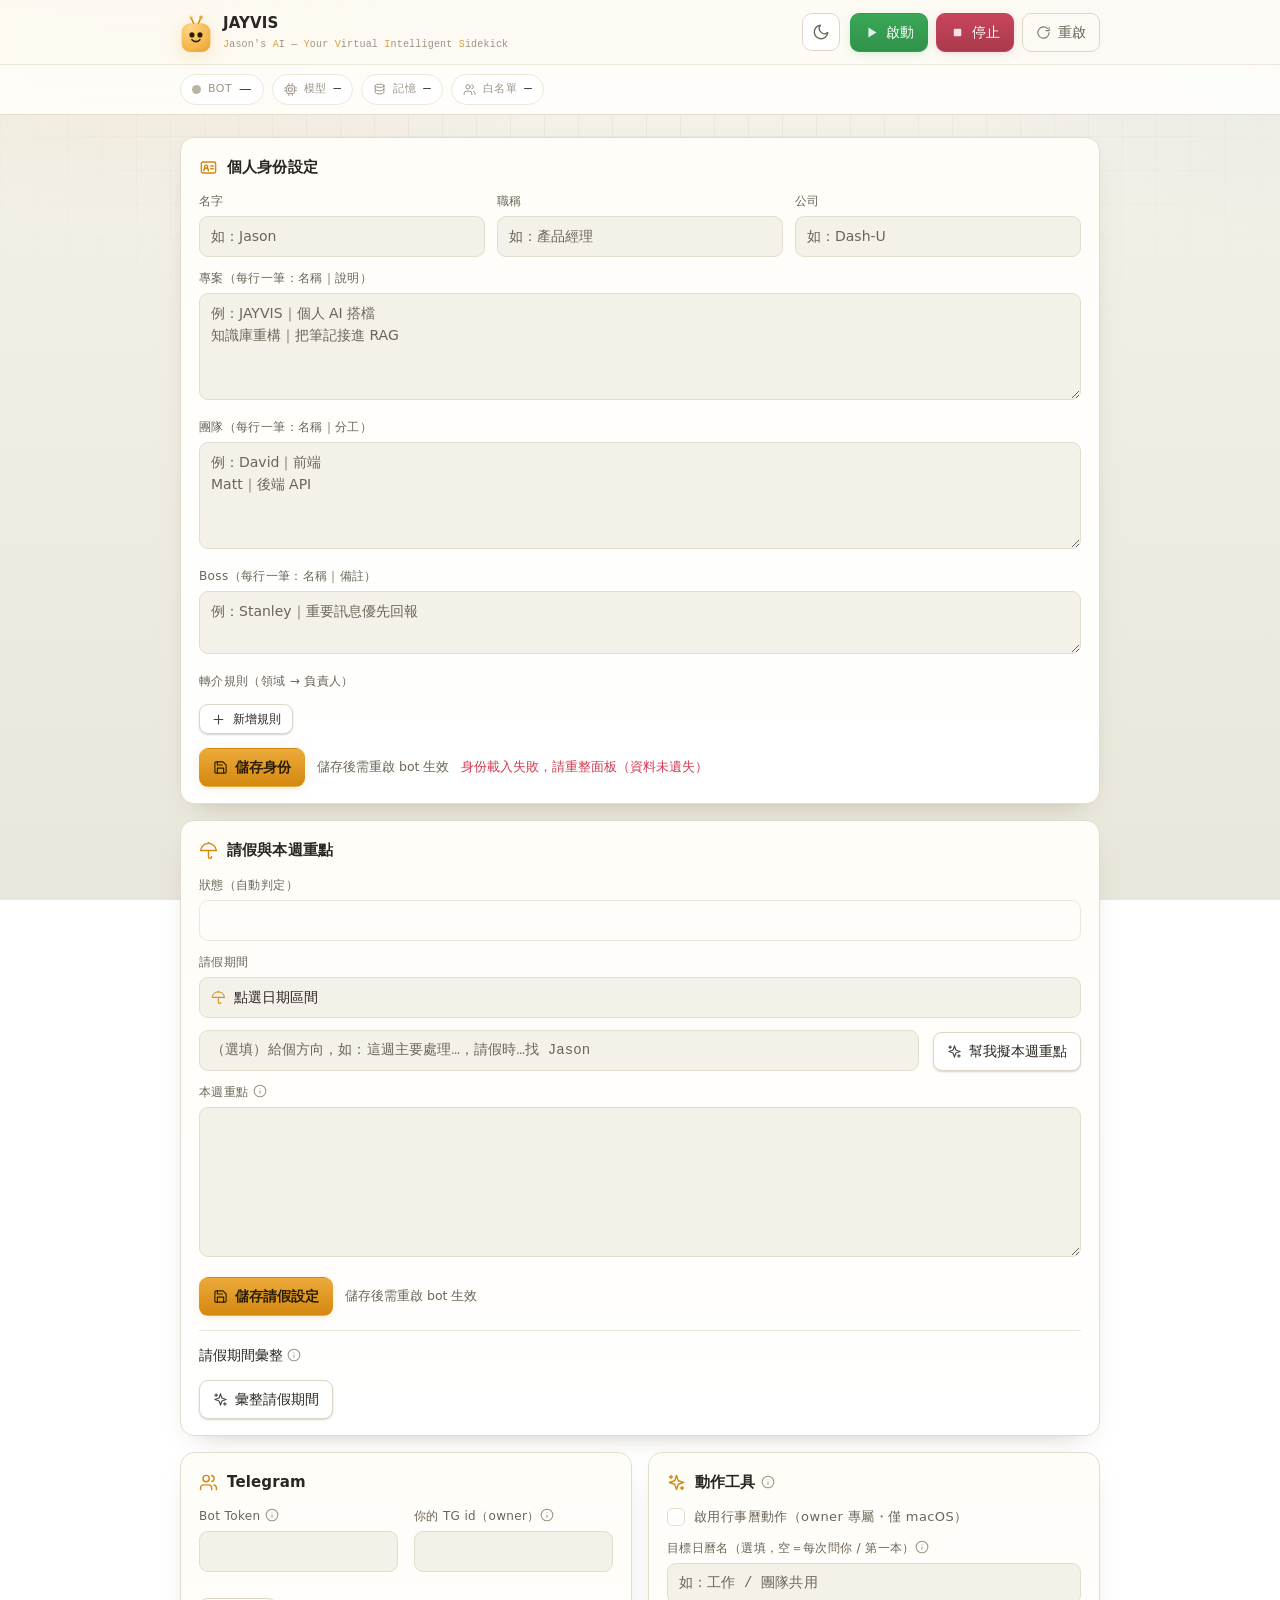
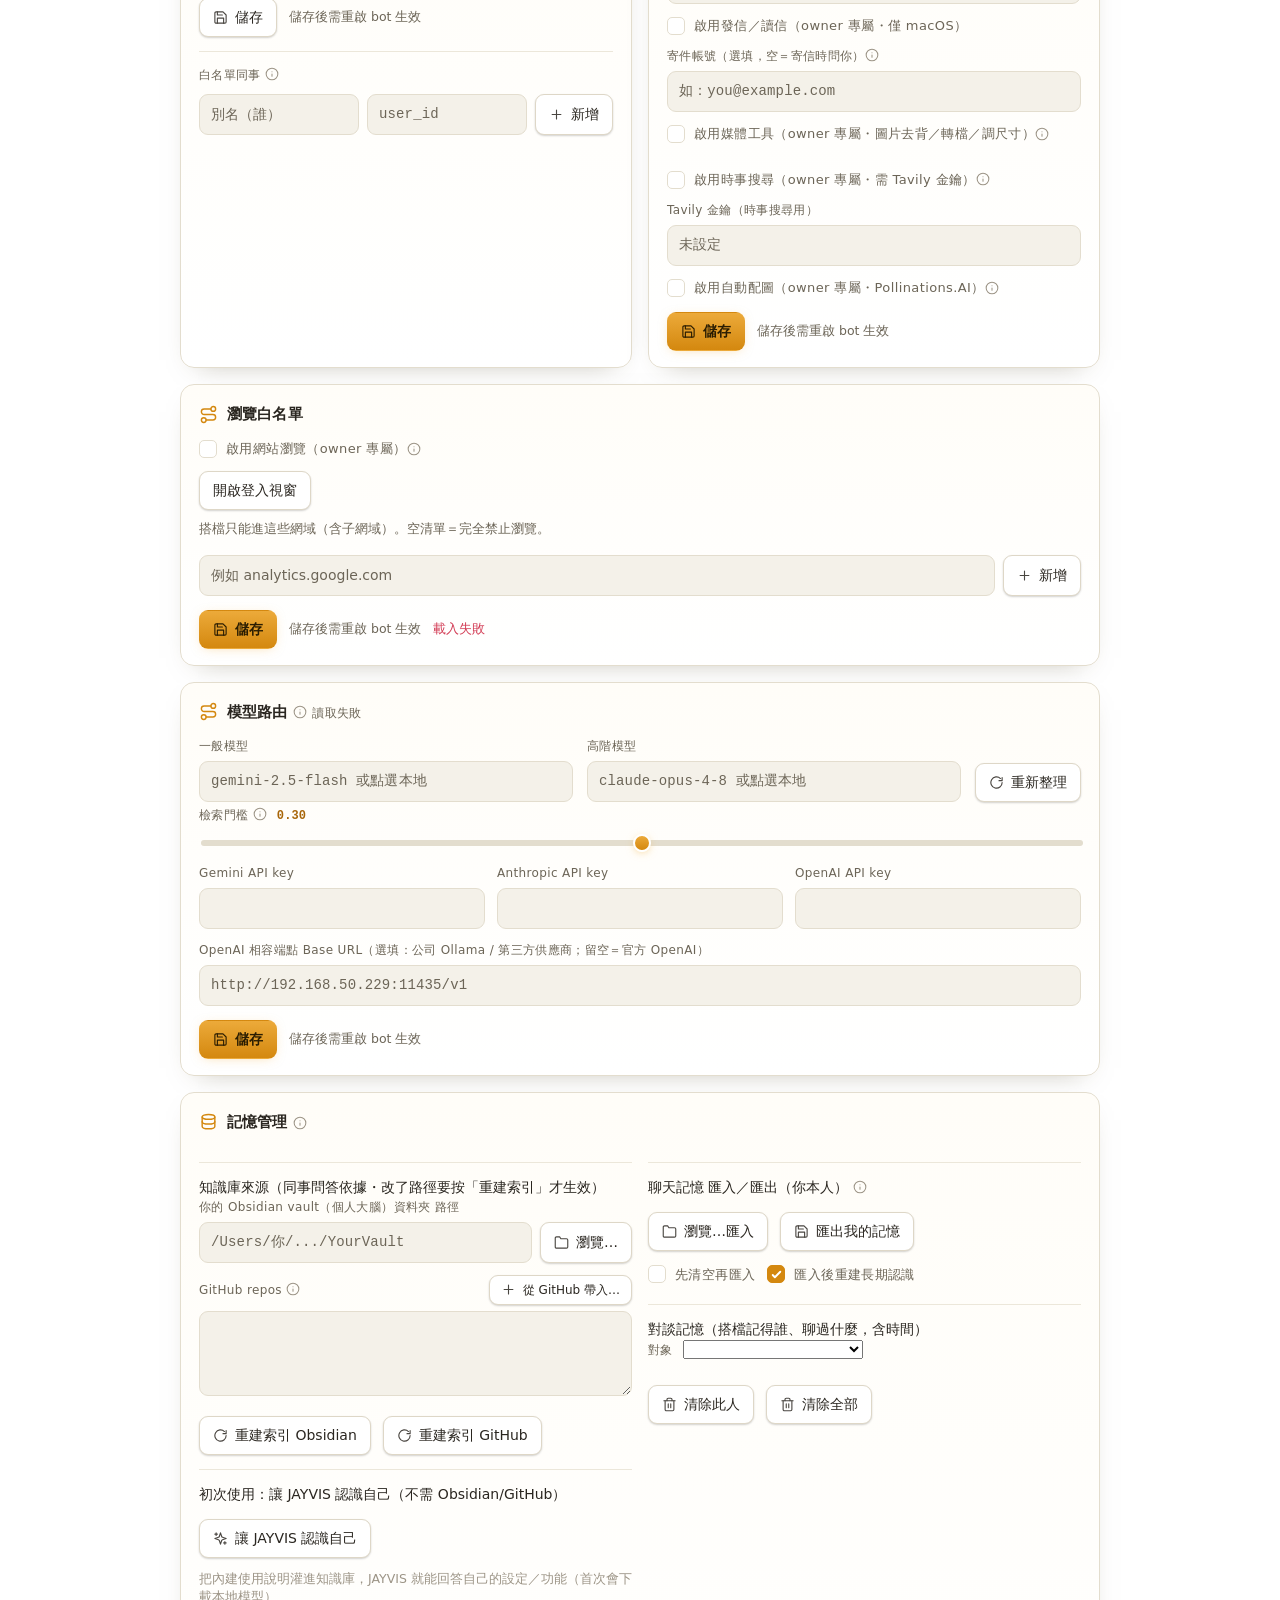
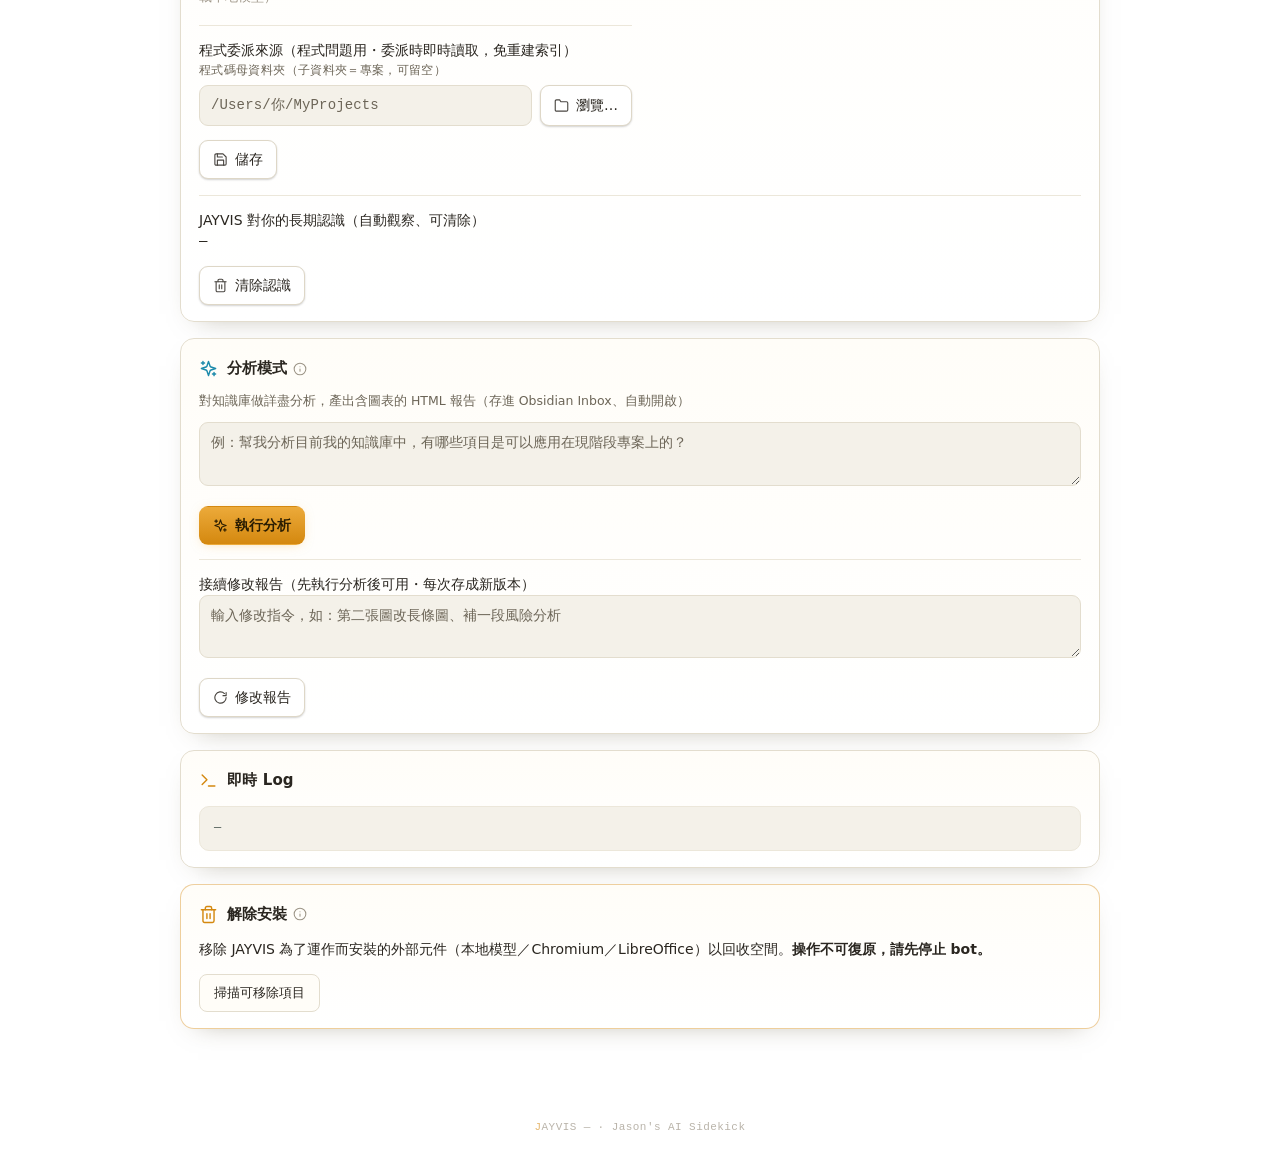
==== commit a22e4753: "feat: 「讓 JAYVIS 認識自己」一鍵按鈕 + 未認識時的軟引導 初次使用者常沒設 Obsidian/GitHub、不會去按「重建索引」，自我說明就沒進庫。 不硬性擋啟動（會逼使用者先吞 ~6" ====
--- a/panel/static/index.html
+++ b/panel/static/index.html
@@ -280,6 +280,11 @@
           <button data-bf="obsidian" class="btn"><svg class="ic"><use href="#i-rotate"></use></svg>重建索引 Obsidian</button>
           <button data-bf="github" class="btn"><svg class="ic"><use href="#i-rotate"></use></svg>重建索引 GitHub</button>
         </div>
+        <div class="section-label" style="margin-top:14px">初次使用：讓 JAYVIS 認識自己（不需 Obsidian/GitHub）<span id="selfdoc-status" class="msg" style="margin-left:8px"></span></div>
+        <div class="actions wrap">
+          <button data-bf="self" class="btn"><svg class="ic"><use href="#i-sparkles"></use></svg>讓 JAYVIS 認識自己</button>
+          <span class="msg" style="align-self:center">把內建使用說明灌進知識庫，JAYVIS 就能回答自己的設定／功能（首次會下載本地模型）</span>
+        </div>
         <div id="bf-msg" class="msg"></div>
 
         <div class="section-label" style="margin-top:18px">程式委派來源（程式問題用・委派時即時讀取，免重建索引）</div>
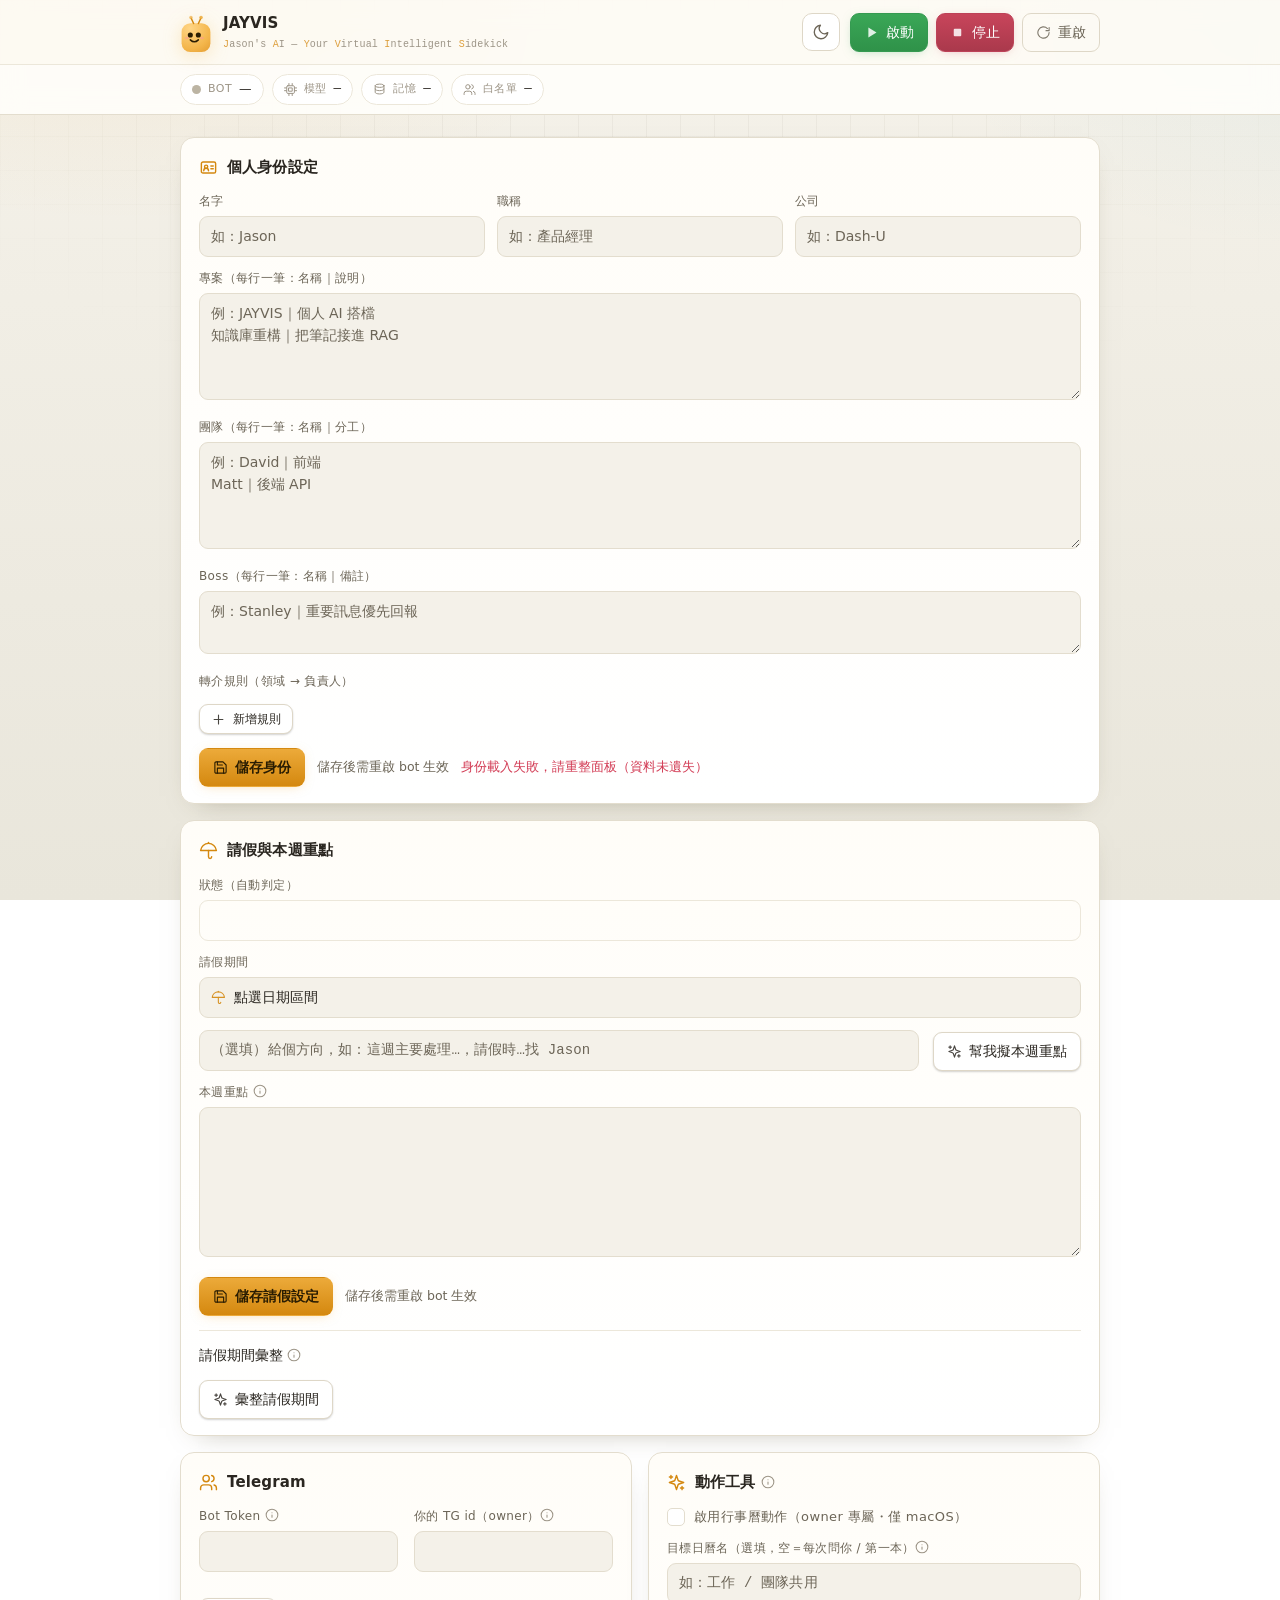
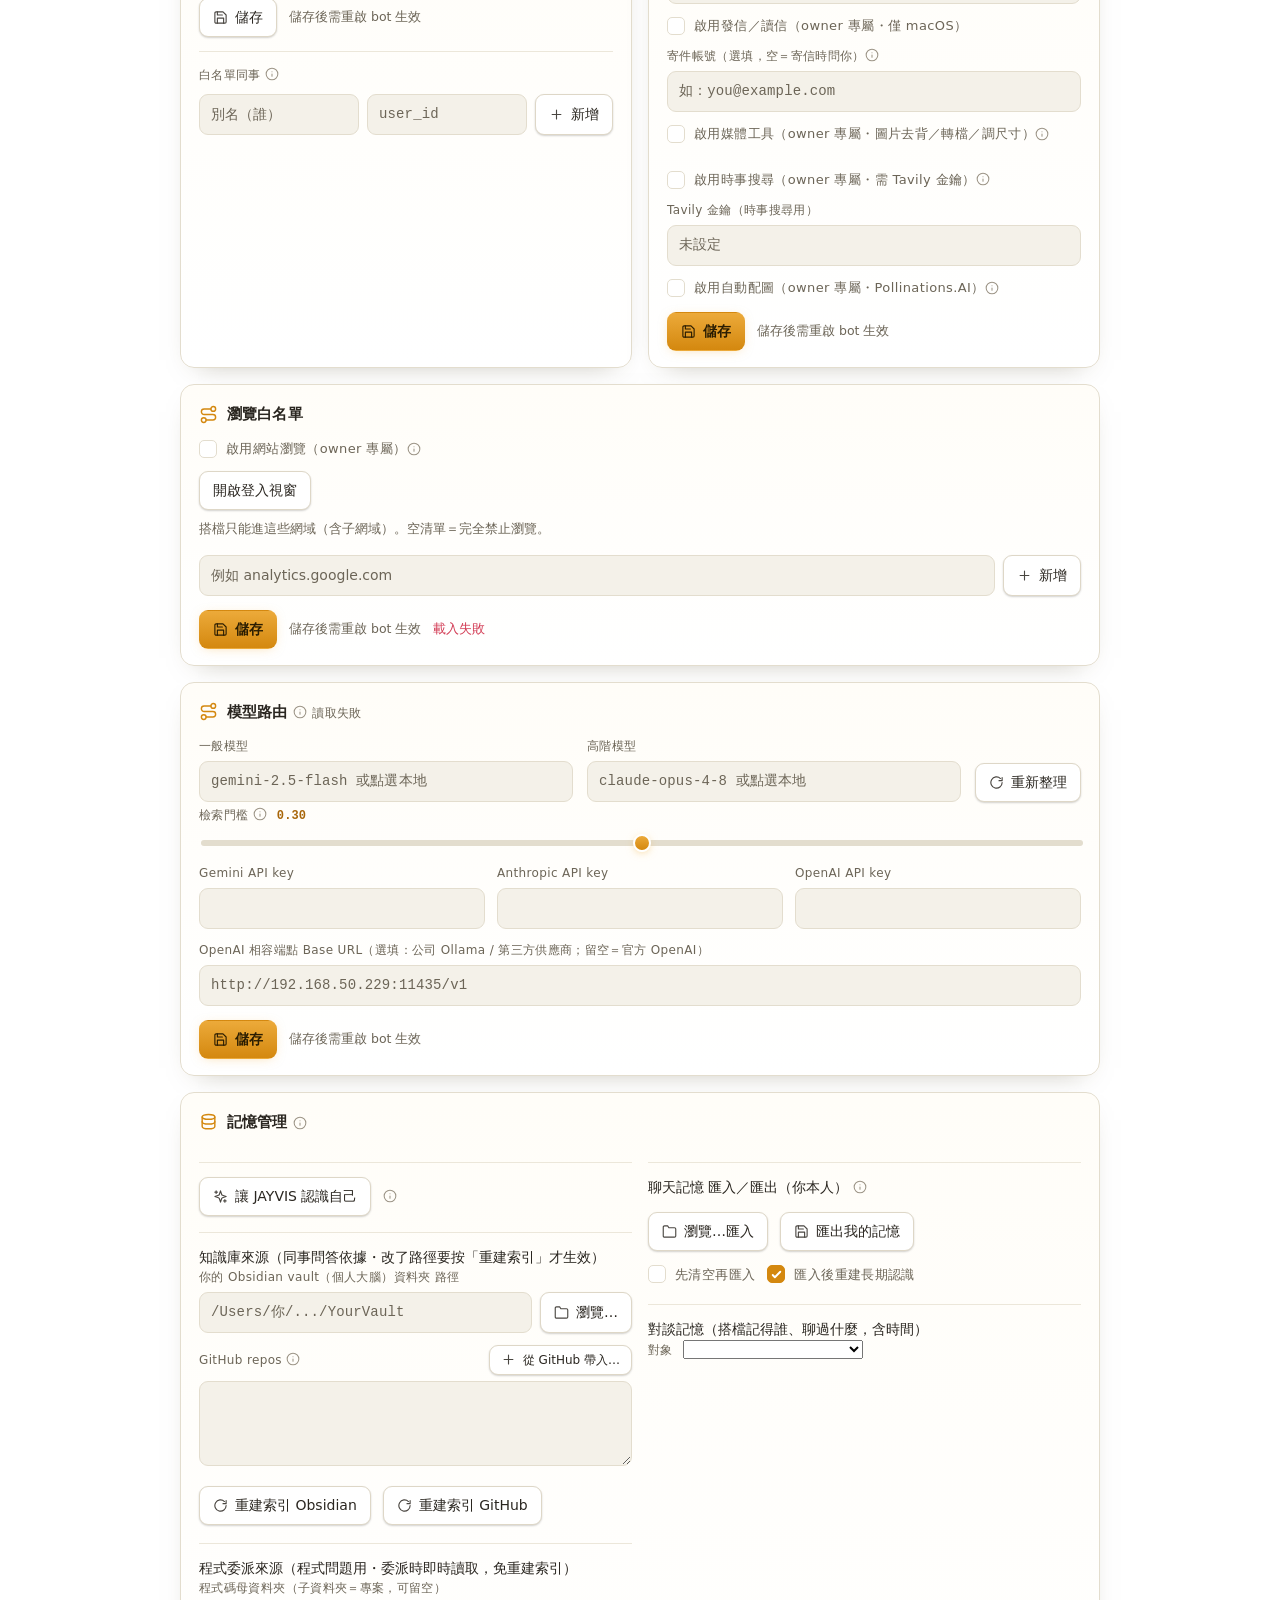
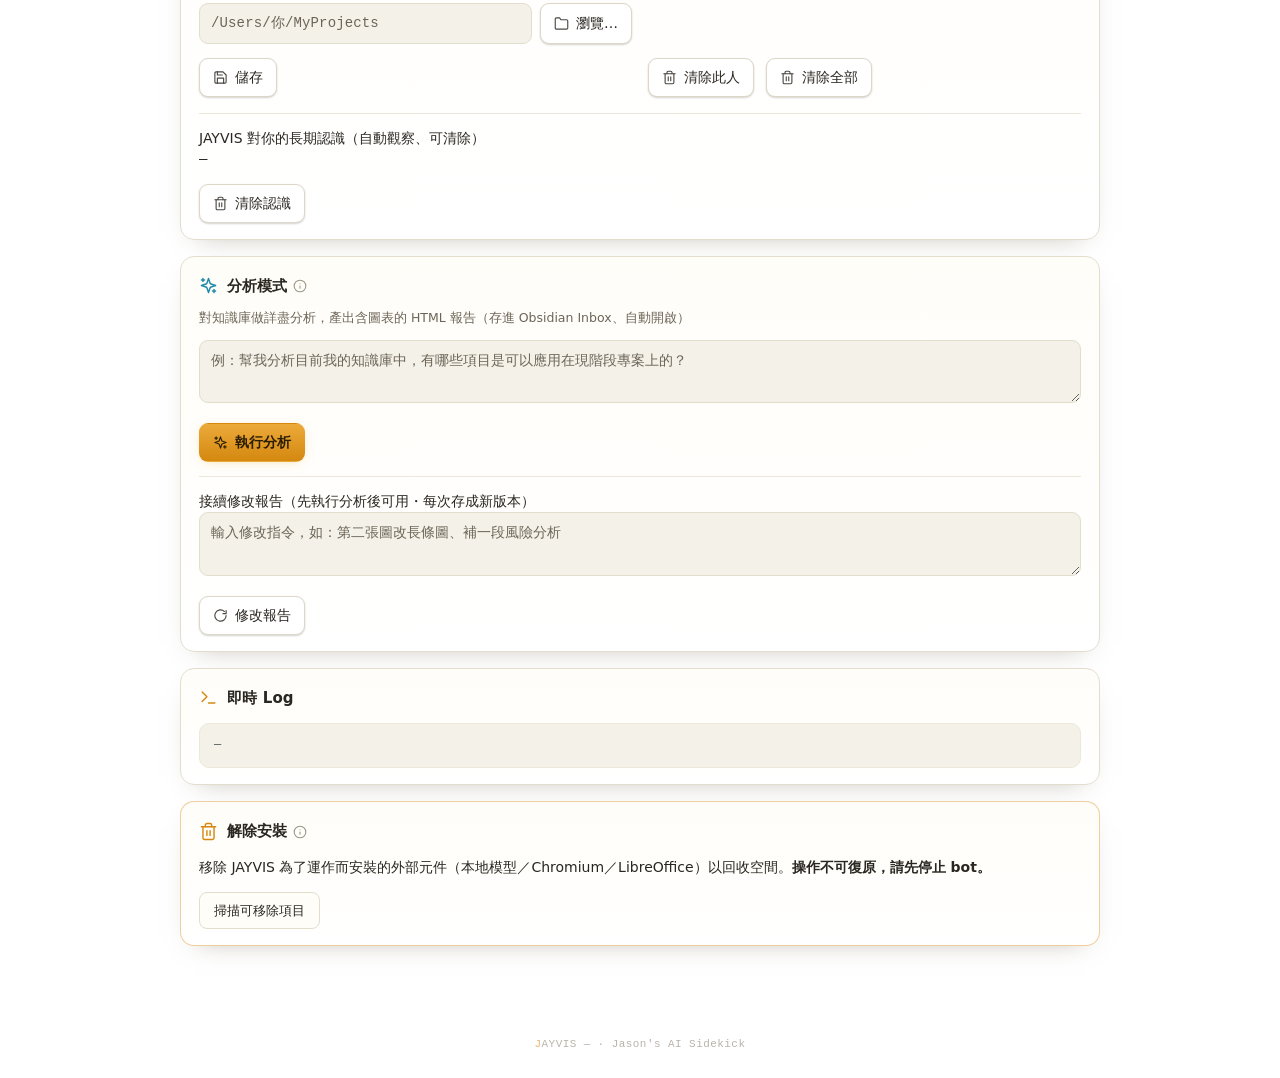
==== commit 6b7bf500: "feat(panel): 記憶卡佈局＋成長彩蛋＋自我說明訊息路由 - 記憶管理卡：「讓 JAYVIS 認識自己」移到卡首、說明改 info-tip、狀態徽章；對談記憶捲動區   與左欄等高（flex-" ====
--- a/panel/static/index.html
+++ b/panel/static/index.html
@@ -48,14 +48,16 @@
         <!-- 臉＋天線：在 SVG 上半（天線視覺在頭頂上方，但都在 SVG 內、不溢出容器）。動畫用 SMIL -->
         <g>
           <animateTransform attributeName="transform" type="translate" values="0 0; 0 -1.6; 0 0" keyTimes="0;0.5;1" dur="4s" repeatCount="indefinite"/>
-          <line class="bm-ant" x1="17" y1="15.5" x2="14" y2="9"/>
-          <circle class="bm-spark" cx="13.7" cy="8" r="2.2">
-            <animate attributeName="opacity" values="0.5;1;0.5" keyTimes="0;0.5;1" dur="2.2s" repeatCount="indefinite"/>
-          </circle>
-          <line class="bm-ant" x1="23" y1="15.5" x2="26" y2="9"/>
-          <circle class="bm-spark" cx="26.3" cy="8" r="2.2">
-            <animate attributeName="opacity" values="0.5;1;0.5" keyTimes="0;0.5;1" dur="2.2s" begin="-1.1s" repeatCount="indefinite"/>
-          </circle>
+          <g class="bm-antennae">   <!-- 包起來：成長階段切換時整組淡出（spark 的 SMIL 在群組透明度之下相乘） -->
+            <line class="bm-ant" x1="17" y1="15.5" x2="14" y2="9"/>
+            <circle class="bm-spark" cx="13.7" cy="8" r="2.2">
+              <animate attributeName="opacity" values="0.5;1;0.5" keyTimes="0;0.5;1" dur="2.2s" repeatCount="indefinite"/>
+            </circle>
+            <line class="bm-ant" x1="23" y1="15.5" x2="26" y2="9"/>
+            <circle class="bm-spark" cx="26.3" cy="8" r="2.2">
+              <animate attributeName="opacity" values="0.5;1;0.5" keyTimes="0;0.5;1" dur="2.2s" begin="-1.1s" repeatCount="indefinite"/>
+            </circle>
+          </g>
           <!-- 臉（眼＋笑）整組週期性瞄向左/右＝轉頭看別處（SMIL translate） -->
           <g class="bm-look">
             <animateTransform attributeName="transform" type="translate"
@@ -69,6 +71,15 @@
               <animate attributeName="ry" values="3.2;3.2;0.4;3.2" keyTimes="0;0.9;0.96;1" dur="4.6s" repeatCount="indefinite"/>
             </ellipse>
             <path class="bm-smile" d="M15 36Q20 41 25 36"/>
+            <ellipse class="bm-cheek" cx="10.6" cy="33.6" rx="2.5" ry="1.6"/>   <!-- 永久淡腮紅（嬰兒時加深）-->
+            <ellipse class="bm-cheek" cx="29.4" cy="33.6" rx="2.5" ry="1.6"/>
+            <g class="bm-glasses">   <!-- 學士眼鏡：在 bm-look 內，隨眼睛一起看左右 -->
+              <circle cx="15" cy="30" r="4.1" fill="none" stroke="#36291a" stroke-width="1.1"/>
+              <circle cx="25" cy="30" r="4.1" fill="none" stroke="#36291a" stroke-width="1.1"/>
+              <line x1="19.1" y1="30" x2="20.9" y2="30" stroke="#36291a" stroke-width="1.1"/>
+              <line x1="10.9" y1="29.3" x2="8.2" y2="28.4" stroke="#36291a" stroke-width="1.1" stroke-linecap="round"/>
+              <line x1="29.1" y1="29.3" x2="31.8" y2="28.4" stroke="#36291a" stroke-width="1.1" stroke-linecap="round"/>
+            </g>
           </g>
           <!-- 睡眠臉（😴：閉眼弧＋微張的嘴會呼吸＋Zzz）；bot 停止時由 .asleep 顯示，醒臉藏起 -->
           <g class="bm-sleep">
@@ -104,6 +115,21 @@
               </path>
             </g>
           </g>
+          <!-- 成長階段彩蛋配件：預設藏起，由 logo 的 .stage-baby / .stage-scholar 顯示 -->
+          <g class="bm-baby">   <!-- 👶 嬰兒：呆毛（腮紅改用 bm-look 內的永久腮紅、嬰兒時加深）-->
+            <path d="M20 14 C20.5 10 20 8 21.5 7.5 C23 7 22.5 9.5 21 9" fill="none" stroke="#b5731a" stroke-width="1.7" stroke-linecap="round"/>
+          </g>
+          <g class="bm-cap">    <!-- 🎓 學士帽 + 流蘇 -->
+            <ellipse cx="20" cy="12.6" rx="6.2" ry="2.1" fill="#2c2114"/>
+            <path d="M20 7 L33 11.6 L20 16.2 L7 11.6 Z" fill="#3a2c18"/>
+            <circle cx="20" cy="11.4" r="1.1" fill="#1f160b"/>
+            <path d="M20 11.4 L31.8 12.2" fill="none" stroke="#f3b54a" stroke-width="1.2" stroke-linecap="round"/>
+            <g class="bm-tassel">
+              <line x1="31.8" y1="12.2" x2="31.8" y2="19" stroke="#f3b54a" stroke-width="1.2" stroke-linecap="round"/>
+              <circle cx="31.8" cy="20.3" r="1.7" fill="#f3b54a"/>
+              <animateTransform attributeName="transform" type="rotate" values="-5 31.8 12.2; 5 31.8 12.2; -5 31.8 12.2" keyTimes="0;0.5;1" dur="3.6s" repeatCount="indefinite"/>
+            </g>
+          </g>
         </g>
       </svg>
       <div class="brand-txt">
@@ -260,6 +286,12 @@
     <div class="card-head"><span class="card-ic"><svg class="ic"><use href="#i-database"></use></svg></span><h2>記憶管理 <span class="info-tip" tabindex="0"><svg class="ic"><use href="#i-info"></use></svg><span class="info-text">兩個層次：上半「知識來源」把 Obsidian 筆記與 GitHub commit 灌進向量知識庫（bot 回答同事問題的依據）；下半「對談記憶」是搭檔記得的每次對談與動作（含時間），可依對象檢視、清除。</span></span></h2></div>
     <div class="grid-2">
       <div>
+        <div class="actions wrap" style="margin-top:14px;padding-top:14px;border-top:1px solid var(--border-soft);margin-bottom:16px;align-items:center">
+          <button data-bf="self" class="btn"><svg class="ic"><use href="#i-sparkles"></use></svg>讓 JAYVIS 認識自己</button>
+          <span class="info-tip" tabindex="0"><svg class="ic"><use href="#i-info"></use></svg><span class="info-text">把 JAYVIS 內建的使用說明灌進知識庫，它就能準確回答關於自己的設定／功能／怎麼操作。初次使用建議按一次（首次會下載本地模型）；之後改了說明再按一次即可同步。與 Obsidian／GitHub 來源無關。</span></span>
+          <span id="selfdoc-status" class="msg"></span>
+        </div>
+        <div id="selfdoc-msg" class="msg"></div>
         <div class="section-label">知識庫來源（同事問答依據・改了路徑要按「重建索引」才生效）</div>
         <div class="field"><label for="src-obsidian">你的 Obsidian vault（個人大腦）資料夾 路徑</label>
           <div class="inline">
@@ -280,11 +312,6 @@
           <button data-bf="obsidian" class="btn"><svg class="ic"><use href="#i-rotate"></use></svg>重建索引 Obsidian</button>
           <button data-bf="github" class="btn"><svg class="ic"><use href="#i-rotate"></use></svg>重建索引 GitHub</button>
         </div>
-        <div class="section-label" style="margin-top:14px">初次使用：讓 JAYVIS 認識自己（不需 Obsidian/GitHub）<span id="selfdoc-status" class="msg" style="margin-left:8px"></span></div>
-        <div class="actions wrap">
-          <button data-bf="self" class="btn"><svg class="ic"><use href="#i-sparkles"></use></svg>讓 JAYVIS 認識自己</button>
-          <span class="msg" style="align-self:center">把內建使用說明灌進知識庫，JAYVIS 就能回答自己的設定／功能（首次會下載本地模型）</span>
-        </div>
         <div id="bf-msg" class="msg"></div>
 
         <div class="section-label" style="margin-top:18px">程式委派來源（程式問題用・委派時即時讀取，免重建索引）</div>
@@ -299,7 +326,7 @@
           <span id="src-code-msg" class="msg"></span>
         </div>
       </div>
-      <div>
+      <div style="display:flex;flex-direction:column">
         <div class="section-label">聊天記憶 匯入／匯出（你本人）
           <span class="info-tip" tabindex="0"><svg class="ic"><use href="#i-info"></use></svg><span class="info-text">把你在別處與 LLM 的長期聊天記憶匯入，讓 JAYVIS 一開始就認識你。匯入會走 JAYVIS 完整記憶管線（分塊＋向量索引＋長期整併）；勾「重建長期認識」會用模型從匯入內容抽出對你的長期畫像（下方「JAYVIS 對你的長期認識」）。限定 JAYVIS 記憶檔格式（.json，由「匯出」產生、可來回）；從 ChatGPT／Claude 來的需先轉成此格式（欄位見 README）。匯入需先設好「你的 TG id（owner）」。</span></span></div>
         <div class="actions wrap">
@@ -314,8 +341,8 @@
         <div class="section-label">對談記憶（搭檔記得誰、聊過什麼，含時間）</div>
         <div class="row-inline"><label for="mem-person">對象</label>
           <select id="mem-person" class="mono"></select></div>
-        <ul id="mem-timeline" class="chips" style="max-height:200px"></ul>
-        <div class="actions wrap">
+        <ul id="mem-timeline" class="chips" style="flex:1 1 0;min-height:0;max-height:none;overflow:auto"></ul>
+        <div class="actions wrap" style="margin-top:auto">
           <button id="mem-clear-one" class="btn"><svg class="ic"><use href="#i-trash"></use></svg>清除此人</button>
           <button id="mem-clear-all" class="btn"><svg class="ic"><use href="#i-trash"></use></svg>清除全部</button>
           <span id="mem-msg" class="msg"></span>
--- a/panel/static/style.css
+++ b/panel/static/style.css
@@ -116,6 +116,19 @@
 .bm-mouth-dizzy{fill:none;stroke:var(--accent-ink);stroke-width:1.15;stroke-linecap:round;stroke-linejoin:round}
 .bm-star{fill:var(--accent-2)}
 .bm-orbit{fill:none;stroke:var(--accent);stroke-width:1.1;stroke-linecap:round;opacity:.95}
+/* 成長階段彩蛋（app.js 依 owner 認識/對談量切 .stage-*）：嬰兒(呆毛+腮紅) / 學士(學士帽+眼鏡)。
+   平滑過場：配件用 opacity 淡入淡出；帽子/呆毛多帶一點 translateY「落下戴上」感
+   （translate 不踩 SVG transform-origin 雷，sticky header 下穩定）。眼鏡在 bm-look 內 → 睡/暈眩自動隨臉淡出。 */
+.bm-cheek{fill:#ff8fa3;opacity:.42;transition:opacity .55s ease}   /* 永久淡腮紅，讓「一般」不單調 */
+.brand-logo.stage-baby .bm-cheek{opacity:.66}                      /* 嬰兒臉更紅一點 */
+.bm-antennae,.bm-baby,.bm-cap,.bm-glasses{transition:opacity .55s ease, transform .55s ease}
+.bm-baby,.bm-cap,.bm-glasses{opacity:0}
+.bm-baby,.bm-cap{transform:translateY(-5px)}
+.brand-logo.stage-baby .bm-antennae{opacity:0}
+.brand-logo.stage-baby .bm-baby{opacity:1;transform:translateY(0)}
+.brand-logo.stage-scholar .bm-antennae{opacity:0}
+.brand-logo.stage-scholar .bm-cap{opacity:1;transform:translateY(0)}
+.brand-logo.stage-scholar .bm-glasses{opacity:1}
 @media (prefers-reduced-motion:reduce){.bm-bot,.bm-eyes,.bm-spark{animation:none}}
 .brand-name{font-weight:600;font-size:15px;letter-spacing:.01em}
 .brand-sub{display:block;font-family:var(--mono);font-size:10px;letter-spacing:.02em;
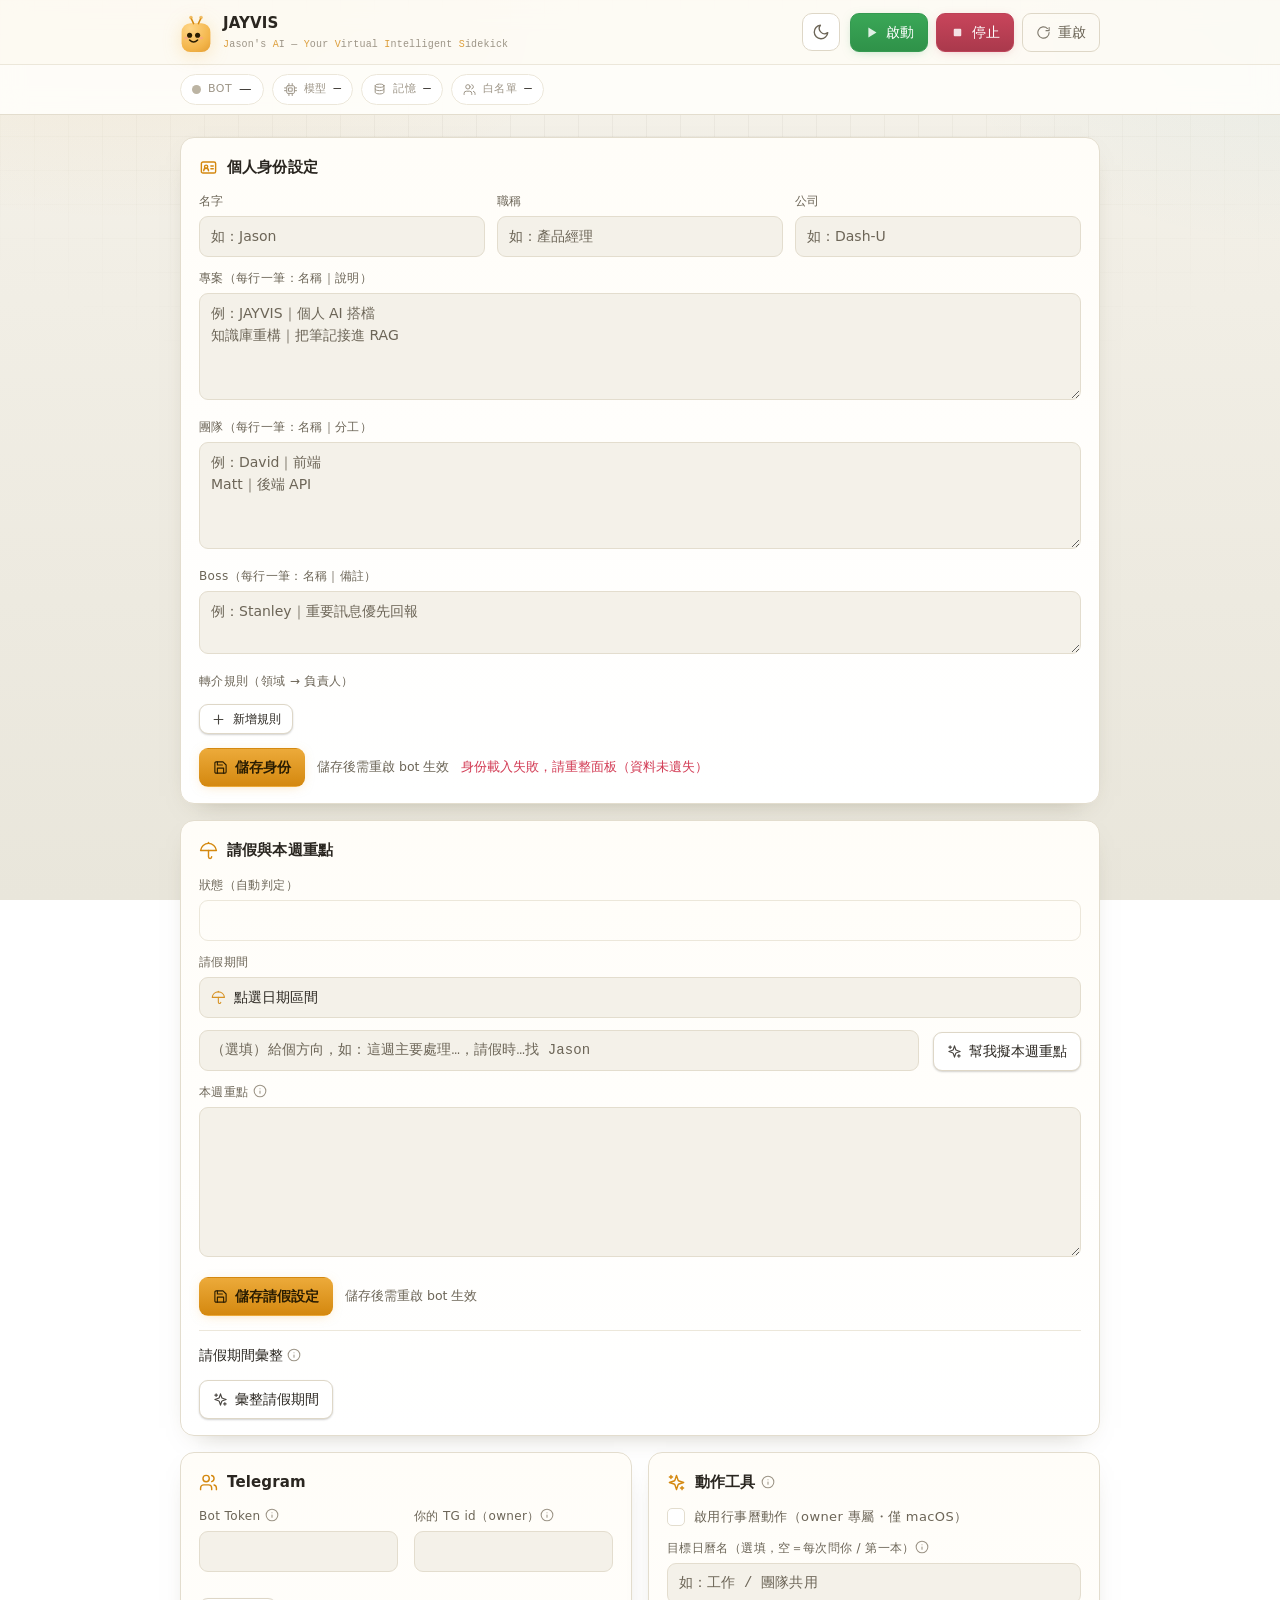
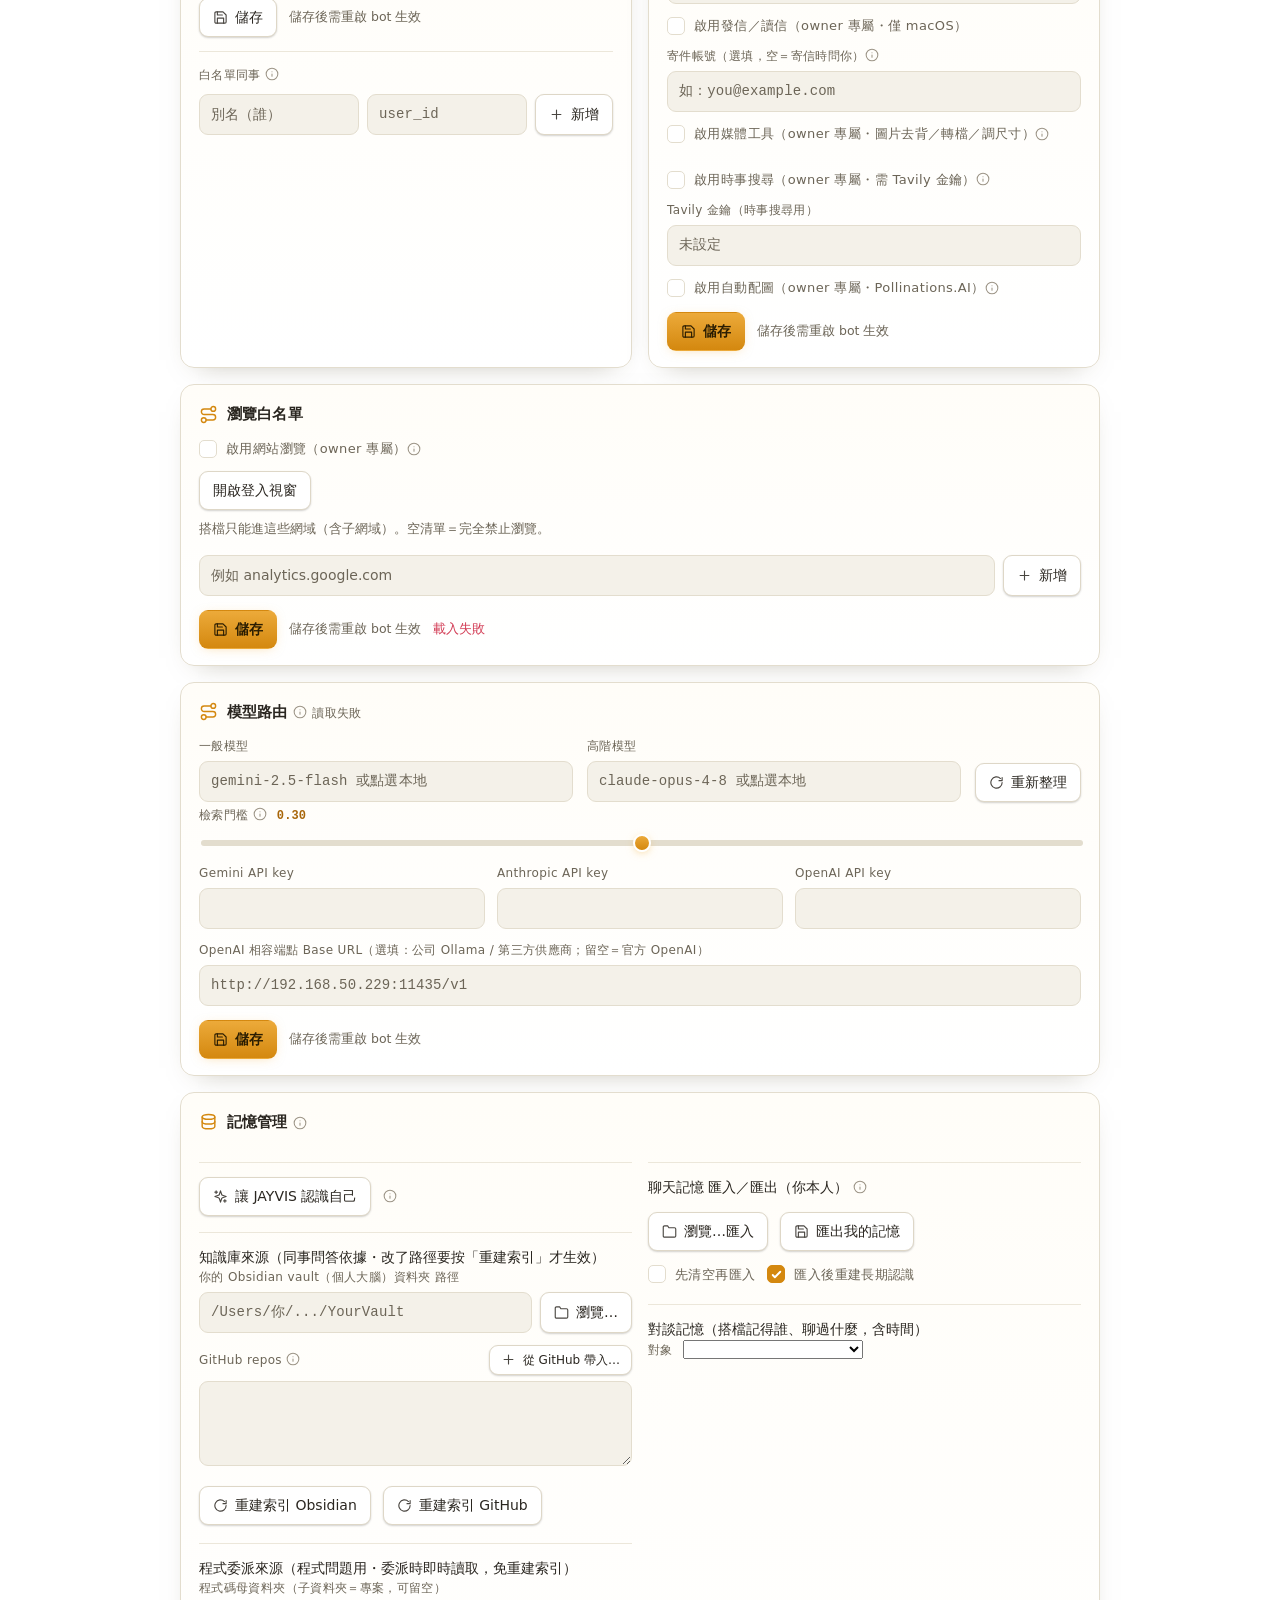
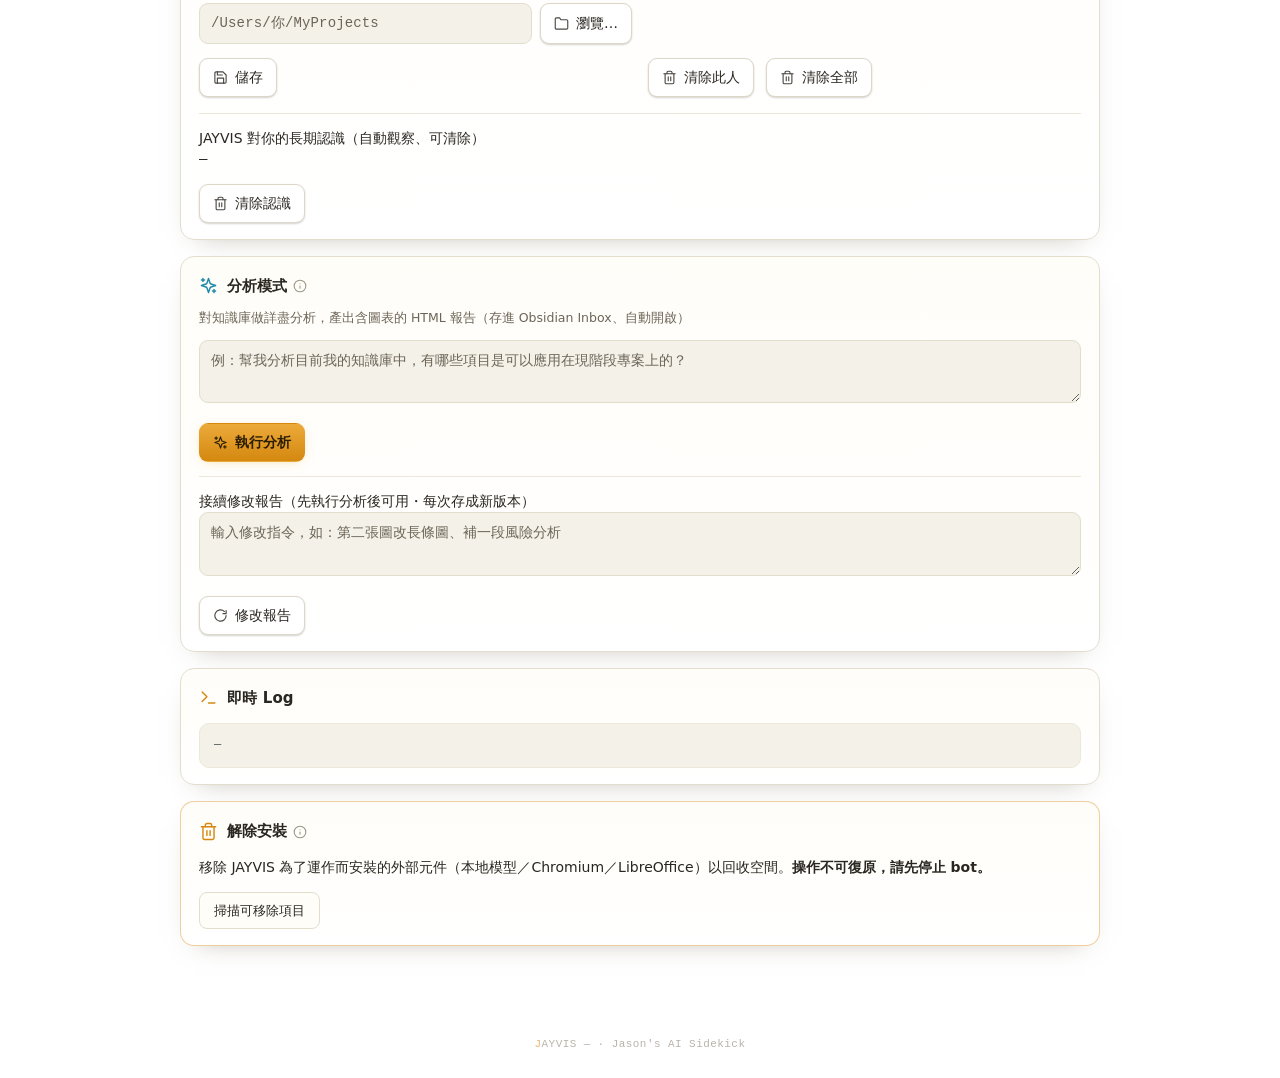
==== commit 724cceac: "feat(panel): 點擊 logo → 害羞臉紅反應（呼應角色秘密） 點 JAYVIS logo → 暫掛 .reacting ~1.2s：^^ 開心眼＋小害羞笑取代原臉、腮紅加深、 天線火花變" ====
--- a/panel/static/index.html
+++ b/panel/static/index.html
@@ -115,6 +115,12 @@
               </path>
             </g>
           </g>
+          <!-- 點擊反應：害羞臉紅（^^ 眼＋小笑；臉更紅＋天線火花變粉紅由 CSS .reacting 處理） -->
+          <g class="bm-shy">
+            <path class="bm-eye-happy" d="M11.8 31 Q15 27.8 18.2 31"/>
+            <path class="bm-eye-happy" d="M21.8 31 Q25 27.8 28.2 31"/>
+            <path class="bm-smile-shy" d="M16 37 Q20 40 24 37"/>
+          </g>
           <!-- 成長階段彩蛋配件：預設藏起，由 logo 的 .stage-baby / .stage-scholar 顯示 -->
           <g class="bm-baby">   <!-- 👶 嬰兒：呆毛（腮紅改用 bm-look 內的永久腮紅、嬰兒時加深）-->
             <path d="M20 14 C20.5 10 20 8 21.5 7.5 C23 7 22.5 9.5 21 9" fill="none" stroke="#b5731a" stroke-width="1.7" stroke-linecap="round"/>
--- a/panel/static/style.css
+++ b/panel/static/style.css
@@ -116,6 +116,17 @@
 .bm-mouth-dizzy{fill:none;stroke:var(--accent-ink);stroke-width:1.15;stroke-linecap:round;stroke-linejoin:round}
 .bm-star{fill:var(--accent-2)}
 .bm-orbit{fill:none;stroke:var(--accent);stroke-width:1.1;stroke-linecap:round;opacity:.95}
+/* 點擊 logo → 害羞臉紅反應（呼應「被誇會亮粉紅」秘密）：app.js 暫掛 .reacting、~1.2s 後淡回。
+   ^^ 眼＋小笑取代原本臉、腮紅加深、天線火花變粉紅，全用 opacity/顏色過場（sticky header 穩）。 */
+.brand-logo{cursor:pointer}
+.bm-shy{opacity:0;transition:opacity .3s ease}
+.bm-eye-happy,.bm-smile-shy{fill:none;stroke:var(--accent-ink);stroke-width:1.9;stroke-linecap:round}
+.bm-spark{transition:fill .3s ease}
+.brand-logo.reacting .bm-eye,.brand-logo.reacting .bm-smile,.brand-logo.reacting .bm-sleep{opacity:0}
+.brand-logo.reacting .bm-shy{opacity:1}
+.brand-logo.reacting .bm-cheek{opacity:.85}        /* 臉更紅 */
+.brand-logo.reacting .bm-spark{fill:#ff8fb0}       /* 天線火花變粉紅 */
+.brand-logo.restarting .bm-shy{opacity:0}          /* 暈眩(重啟)永遠優先：點擊反應不蓋過進行中動畫 */
 /* 成長階段彩蛋（app.js 依 owner 認識/對談量切 .stage-*）：嬰兒(呆毛+腮紅) / 學士(學士帽+眼鏡)。
    平滑過場：配件用 opacity 淡入淡出；帽子/呆毛多帶一點 translateY「落下戴上」感
    （translate 不踩 SVG transform-origin 雷，sticky header 下穩定）。眼鏡在 bm-look 內 → 睡/暈眩自動隨臉淡出。 */
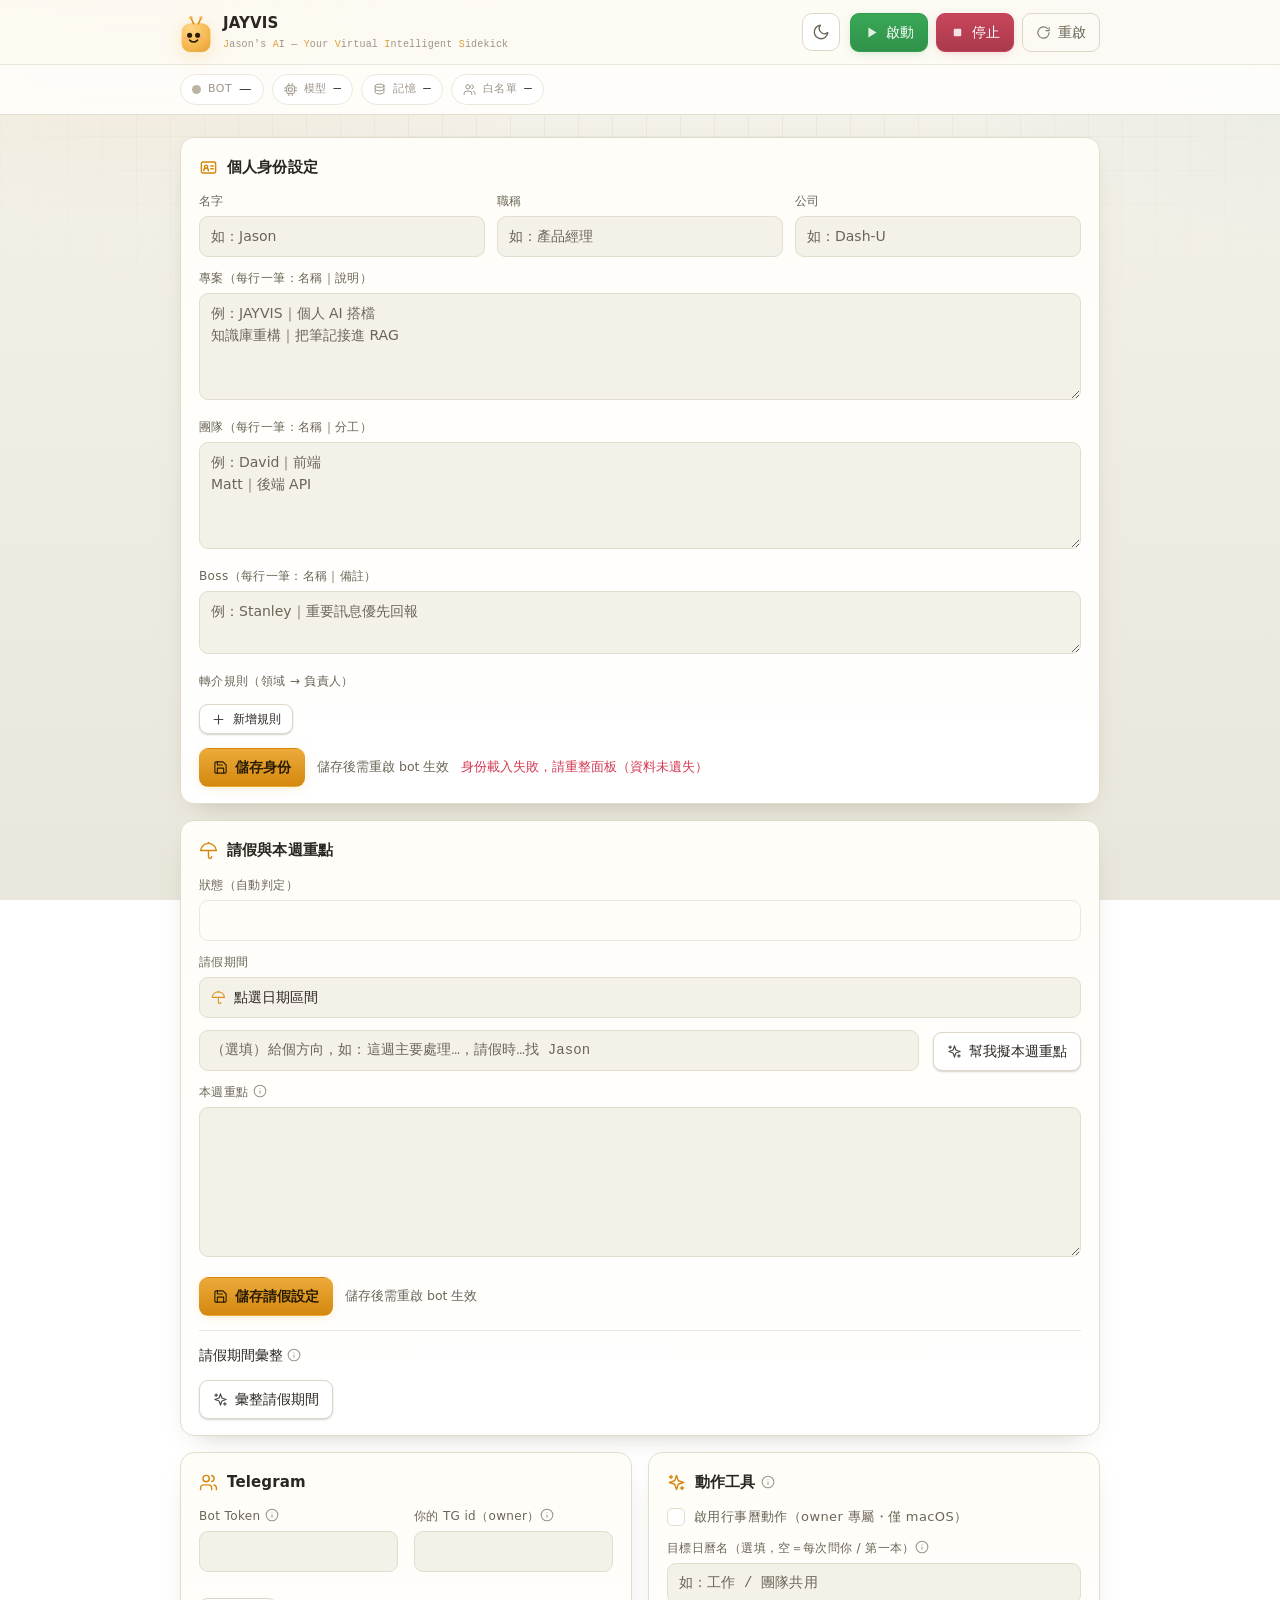
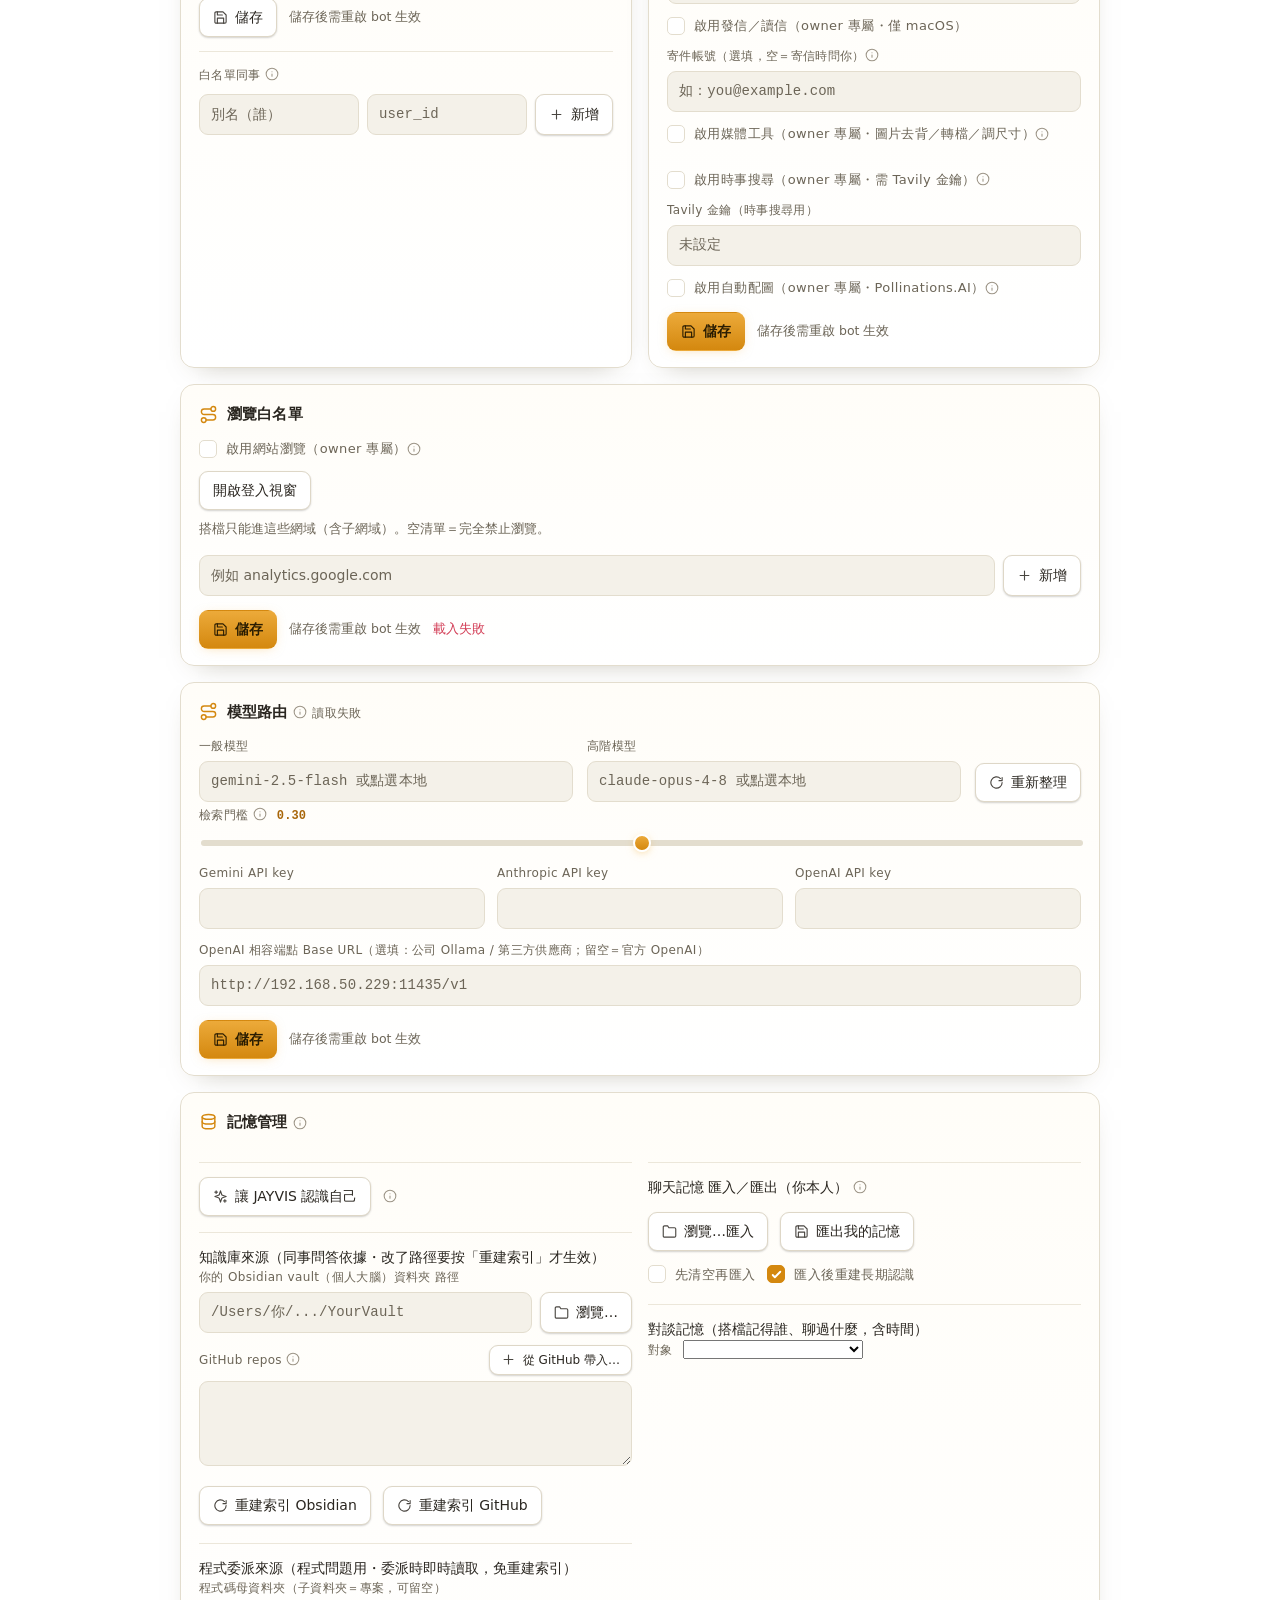
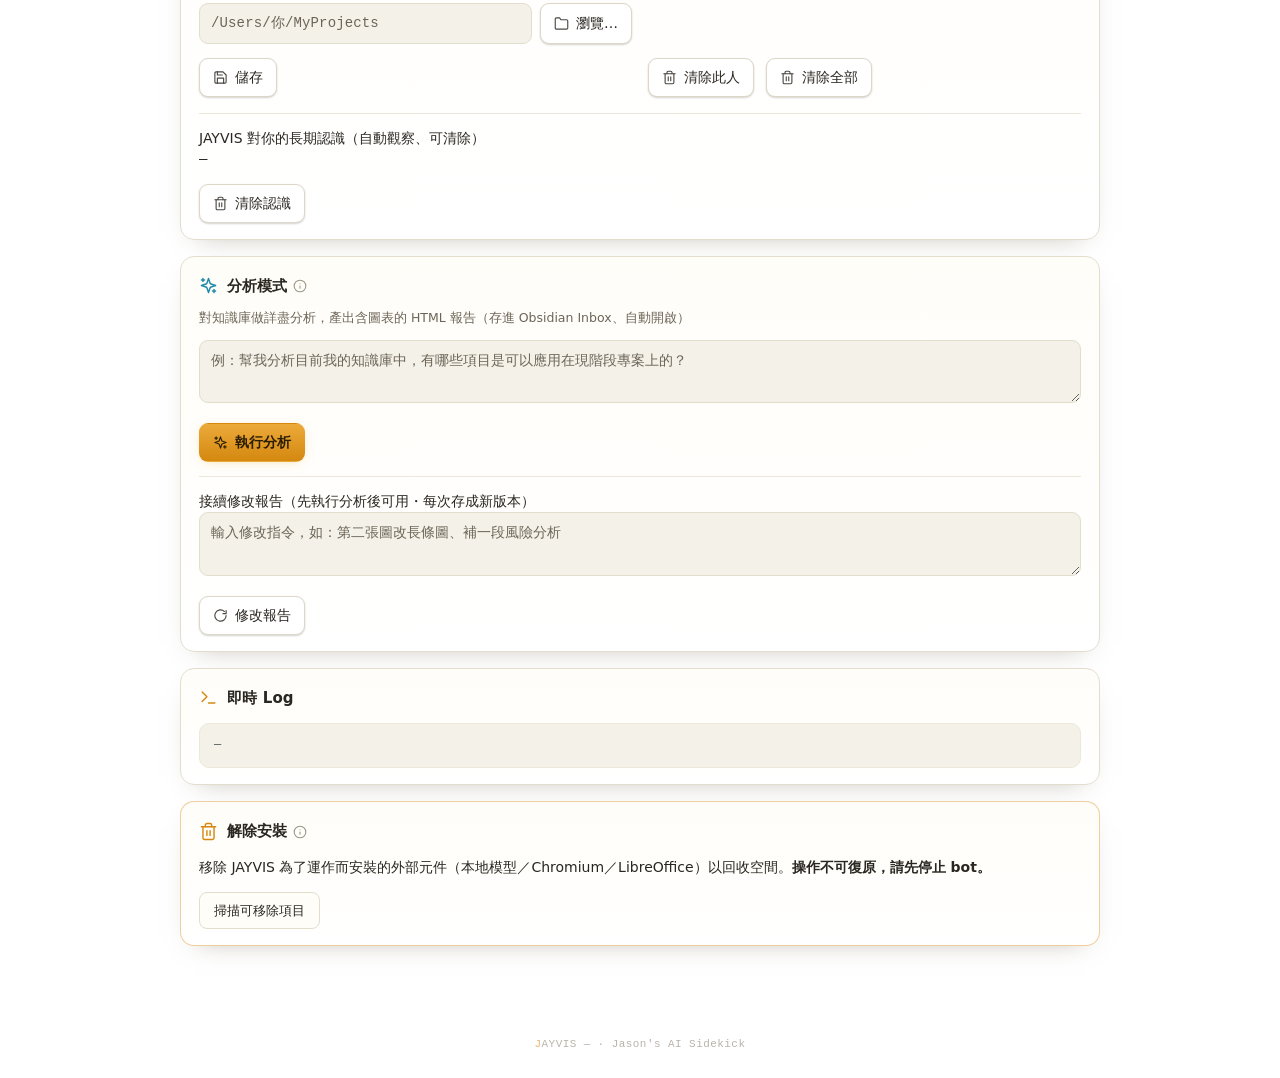
==== commit 77d7f2f2: "fix(panel): 點擊反應時眼鏡跟害羞眼錯位（學士） 學士點擊→眼睛變 ^^（害羞臉），但眼鏡仍隨「看左右」動畫左右滑＝錯位。 原因：眼鏡在 bm-look（會 look-translate），" ====
--- a/panel/static/index.html
+++ b/panel/static/index.html
@@ -80,6 +80,11 @@
               <line x1="10.9" y1="29.3" x2="8.2" y2="28.4" stroke="#36291a" stroke-width="1.1" stroke-linecap="round"/>
               <line x1="29.1" y1="29.3" x2="31.8" y2="28.4" stroke="#36291a" stroke-width="1.1" stroke-linecap="round"/>
             </g>
+            <g class="bm-shy">   <!-- 害羞臉（點擊反應）：放在 bm-look 內，和眼鏡一起看左右、不錯位 -->
+              <path class="bm-eye-happy" d="M11.8 31 Q15 27.8 18.2 31"/>
+              <path class="bm-eye-happy" d="M21.8 31 Q25 27.8 28.2 31"/>
+              <path class="bm-smile-shy" d="M16 37 Q20 40 24 37"/>
+            </g>
           </g>
           <!-- 睡眠臉（😴：閉眼弧＋微張的嘴會呼吸＋Zzz）；bot 停止時由 .asleep 顯示，醒臉藏起 -->
           <g class="bm-sleep">
@@ -115,12 +120,6 @@
               </path>
             </g>
           </g>
-          <!-- 點擊反應：害羞臉紅（^^ 眼＋小笑；臉更紅＋天線火花變粉紅由 CSS .reacting 處理） -->
-          <g class="bm-shy">
-            <path class="bm-eye-happy" d="M11.8 31 Q15 27.8 18.2 31"/>
-            <path class="bm-eye-happy" d="M21.8 31 Q25 27.8 28.2 31"/>
-            <path class="bm-smile-shy" d="M16 37 Q20 40 24 37"/>
-          </g>
           <!-- 成長階段彩蛋配件：預設藏起，由 logo 的 .stage-baby / .stage-scholar 顯示 -->
           <g class="bm-baby">   <!-- 👶 嬰兒：呆毛（腮紅改用 bm-look 內的永久腮紅、嬰兒時加深）-->
             <path d="M20 14 C20.5 10 20 8 21.5 7.5 C23 7 22.5 9.5 21 9" fill="none" stroke="#b5731a" stroke-width="1.7" stroke-linecap="round"/>
--- a/panel/static/style.css
+++ b/panel/static/style.css
@@ -122,6 +122,7 @@
 .bm-shy{opacity:0;transition:opacity .3s ease}
 .bm-eye-happy,.bm-smile-shy{fill:none;stroke:var(--accent-ink);stroke-width:1.9;stroke-linecap:round}
 .bm-spark{transition:fill .3s ease}
+.brand-logo.reacting .bm-look{opacity:1}           /* bm-shy 在 bm-look 內：睡著時點擊也要露臉 */
 .brand-logo.reacting .bm-eye,.brand-logo.reacting .bm-smile,.brand-logo.reacting .bm-sleep{opacity:0}
 .brand-logo.reacting .bm-shy{opacity:1}
 .brand-logo.reacting .bm-cheek{opacity:.85}        /* 臉更紅 */
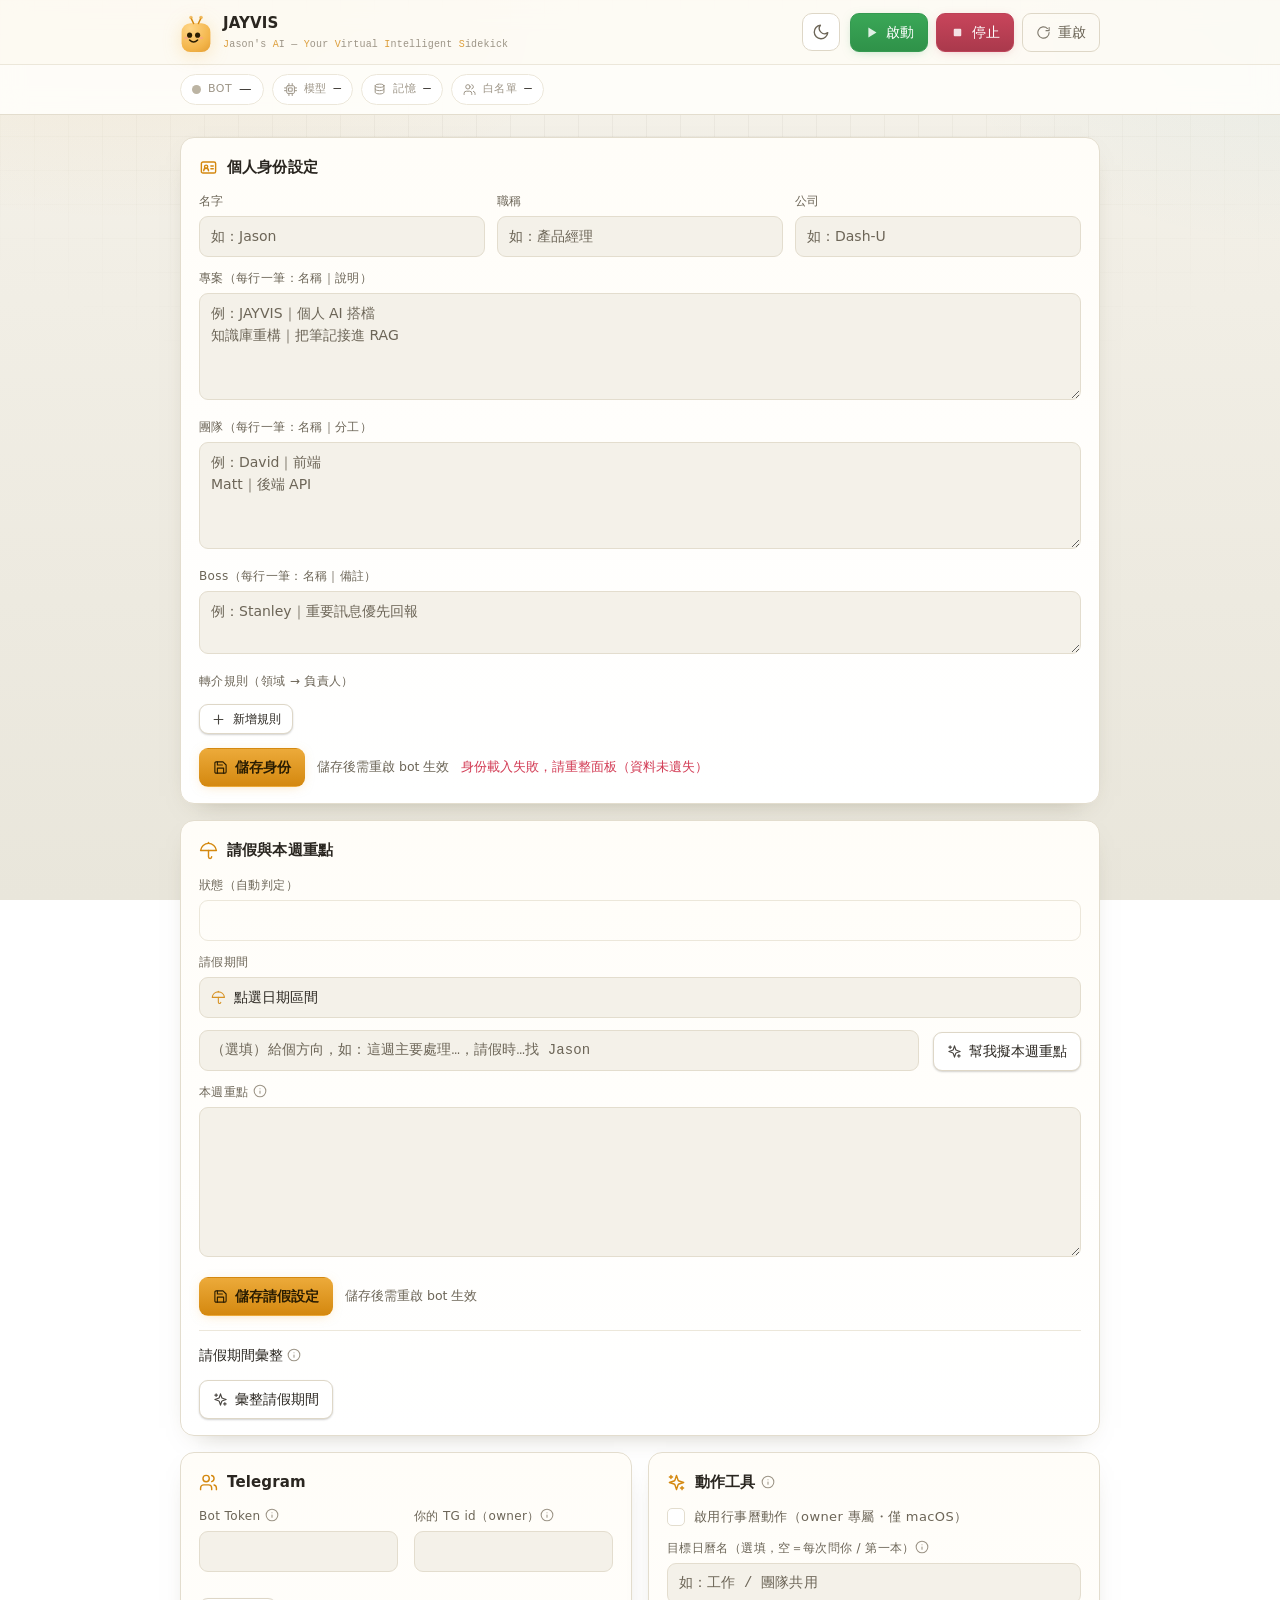
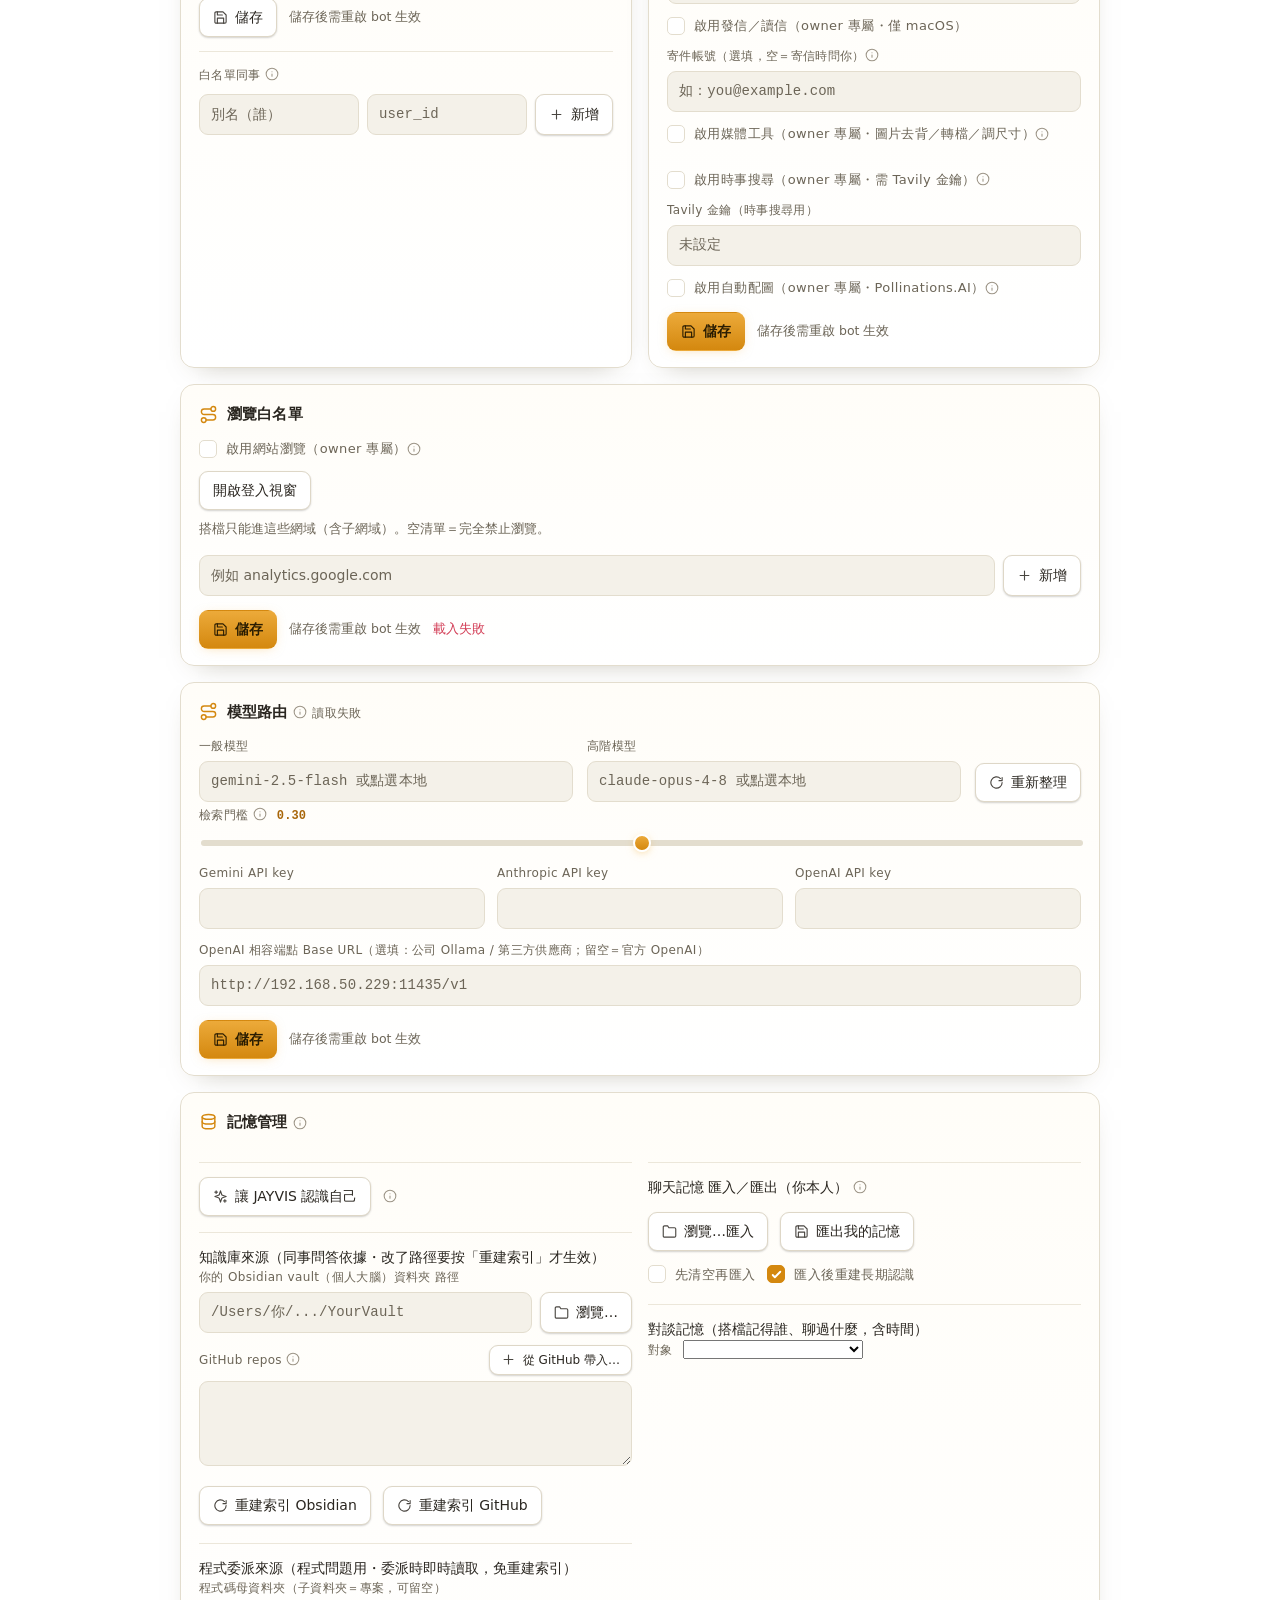
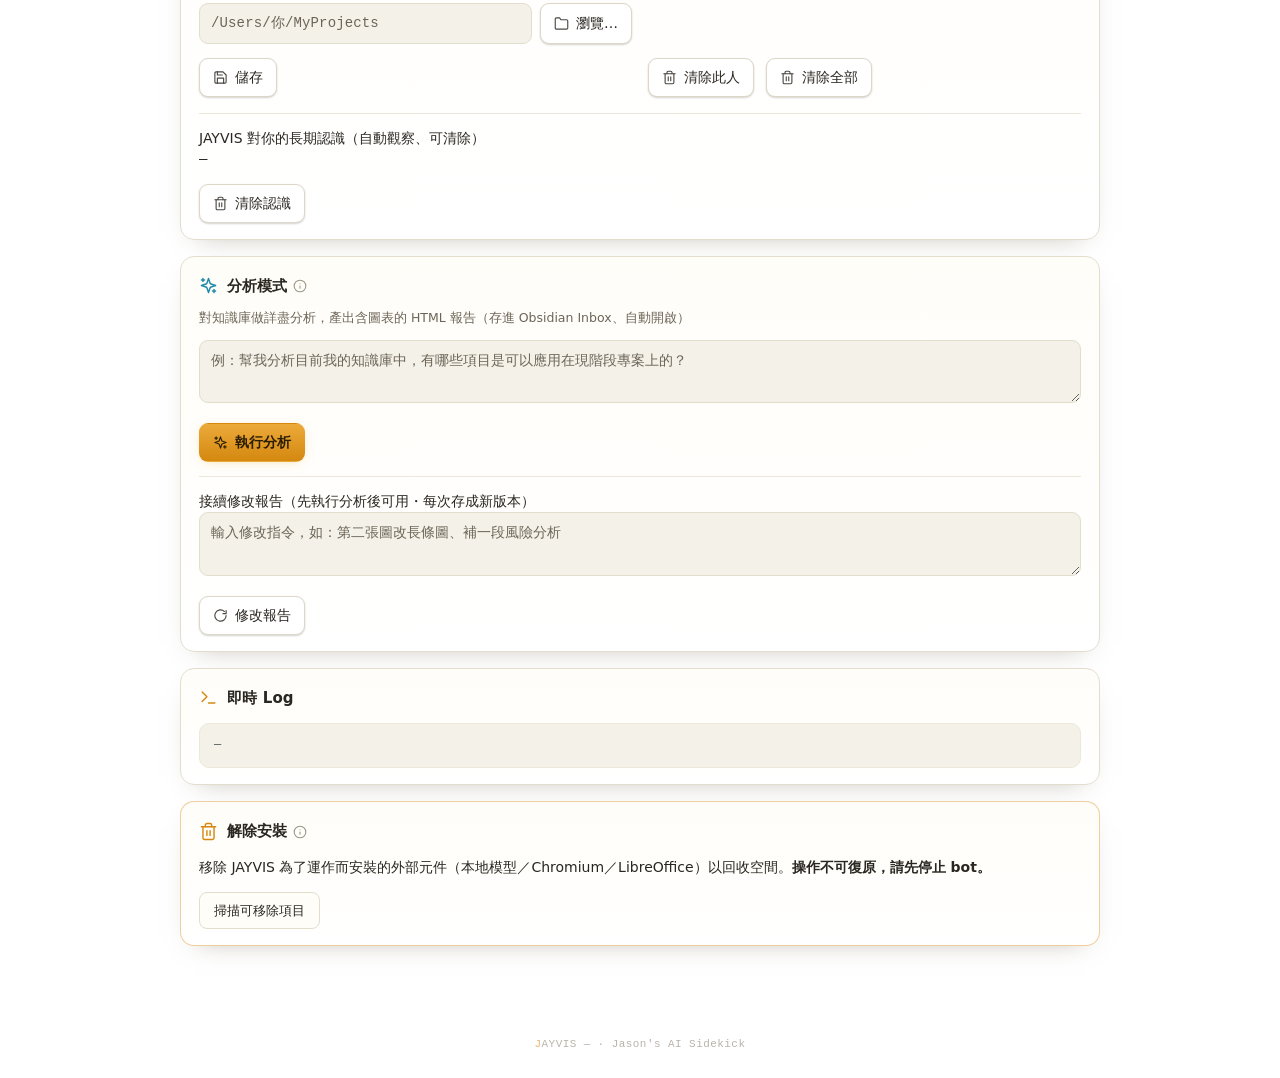
==== commit c0376dbf: "feat: JAYVIS 依觀察畫 owner 塗鴉頭像（後台「JAYVIS 想像中的你」） 每次背景更新長期認識時，同一個模型呼叫順手挑一組臉部特徵 spec（心情/眼袋/ 眉/嘴/髮/配件/頭型/" ====
--- a/panel/static/index.html
+++ b/panel/static/index.html
@@ -355,7 +355,13 @@
       </div>
     </div>
     <div class="section-label" style="margin-top:16px">JAYVIS 對你的長期認識（自動觀察、可清除）</div>
-    <pre id="mem-profile" class="mono" style="max-height:160px;overflow:auto;white-space:pre-wrap;margin:0">—</pre>
+    <div class="profile-row">
+      <pre id="mem-profile" class="mono" style="flex:1 1 auto;min-width:0;max-height:160px;overflow:auto;white-space:pre-wrap;margin:0">—</pre>
+      <figure id="mem-portrait" class="portrait" hidden>
+        <svg id="mem-portrait-svg" viewBox="0 0 100 100" xmlns="http://www.w3.org/2000/svg" aria-label="JAYVIS 想像中的你"></svg>
+        <figcaption>JAYVIS 想像中的你</figcaption>
+      </figure>
+    </div>
     <div class="actions wrap">
       <button id="mem-profile-clear" class="btn"><svg class="ic"><use href="#i-trash"></use></svg>清除認識</button>
       <span id="mem-profile-msg" class="msg"></span>
@@ -418,6 +424,7 @@
 
 <footer class="appfoot"><span class="jv">J</span>AYVIS <span id="ver" class="mono">—</span> · Jason's AI Sidekick</footer>
 
+<script src="doodle.js"></script>
 <script src="app.js"></script>
 </body>
 </html>
--- a/panel/static/style.css
+++ b/panel/static/style.css
@@ -425,3 +425,10 @@
 .uninst-closeopt input[type="checkbox"],.uninst-row input[type="checkbox"]{width:auto;flex:none;margin:0}  /* 覆寫全域 input{width:100%}：否則 checkbox 被撐滿整列、把文字擠到右邊跑版 */
 #uninst-result{margin-top:12px}
 .uninst-countdown{display:flex;align-items:center;gap:11px;margin-top:12px;font-size:13px;color:var(--warn);font-weight:600}
+
+/* 長期認識：左文字、右 JAYVIS 依觀察畫的 owner 塗鴉頭像（不擅長繪畫＝故意醜，純趣味） */
+.profile-row{display:flex;gap:10px;align-items:flex-start}
+.portrait{margin:0;flex:0 0 auto;width:104px;text-align:center}
+.portrait svg{width:104px;height:104px;display:block;background:#fffdf7;
+  border:1px solid var(--border);border-radius:10px}
+.portrait figcaption{font-size:10px;color:var(--text-dim);margin-top:4px;line-height:1.35}
